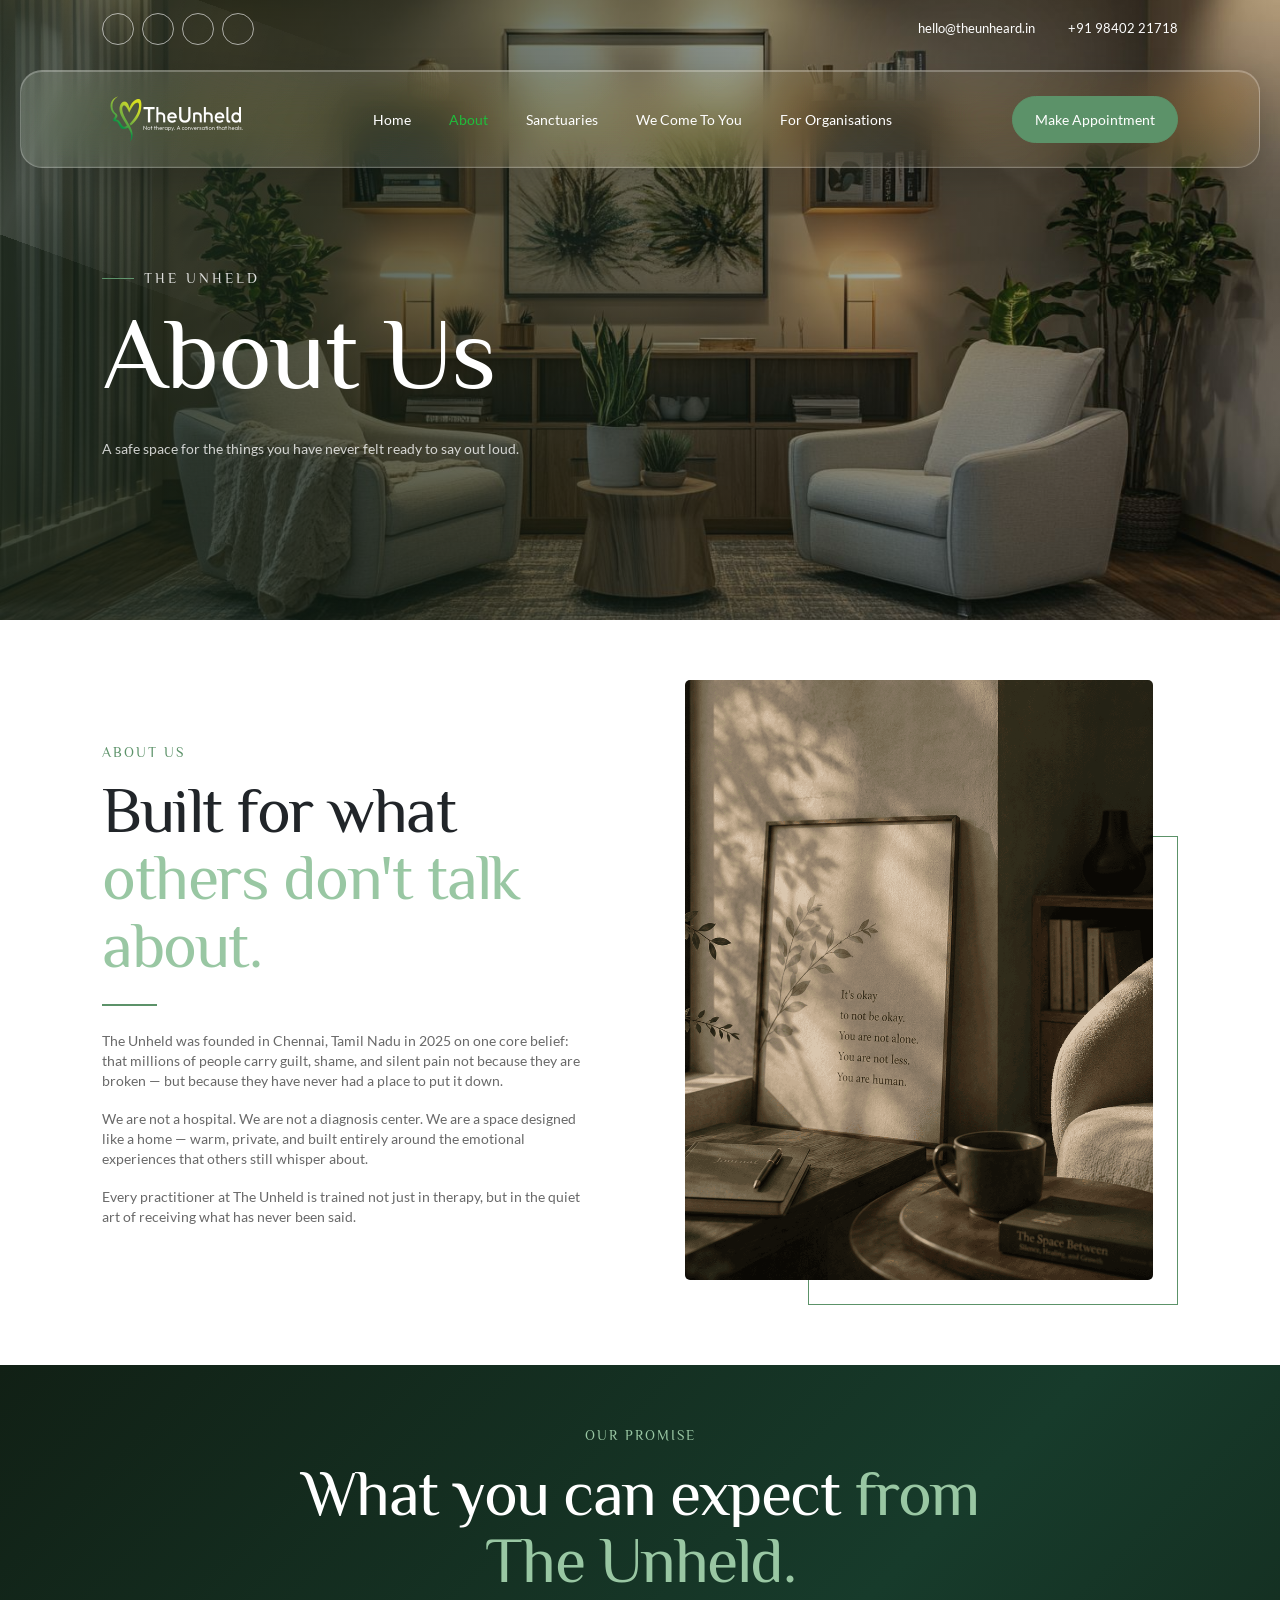
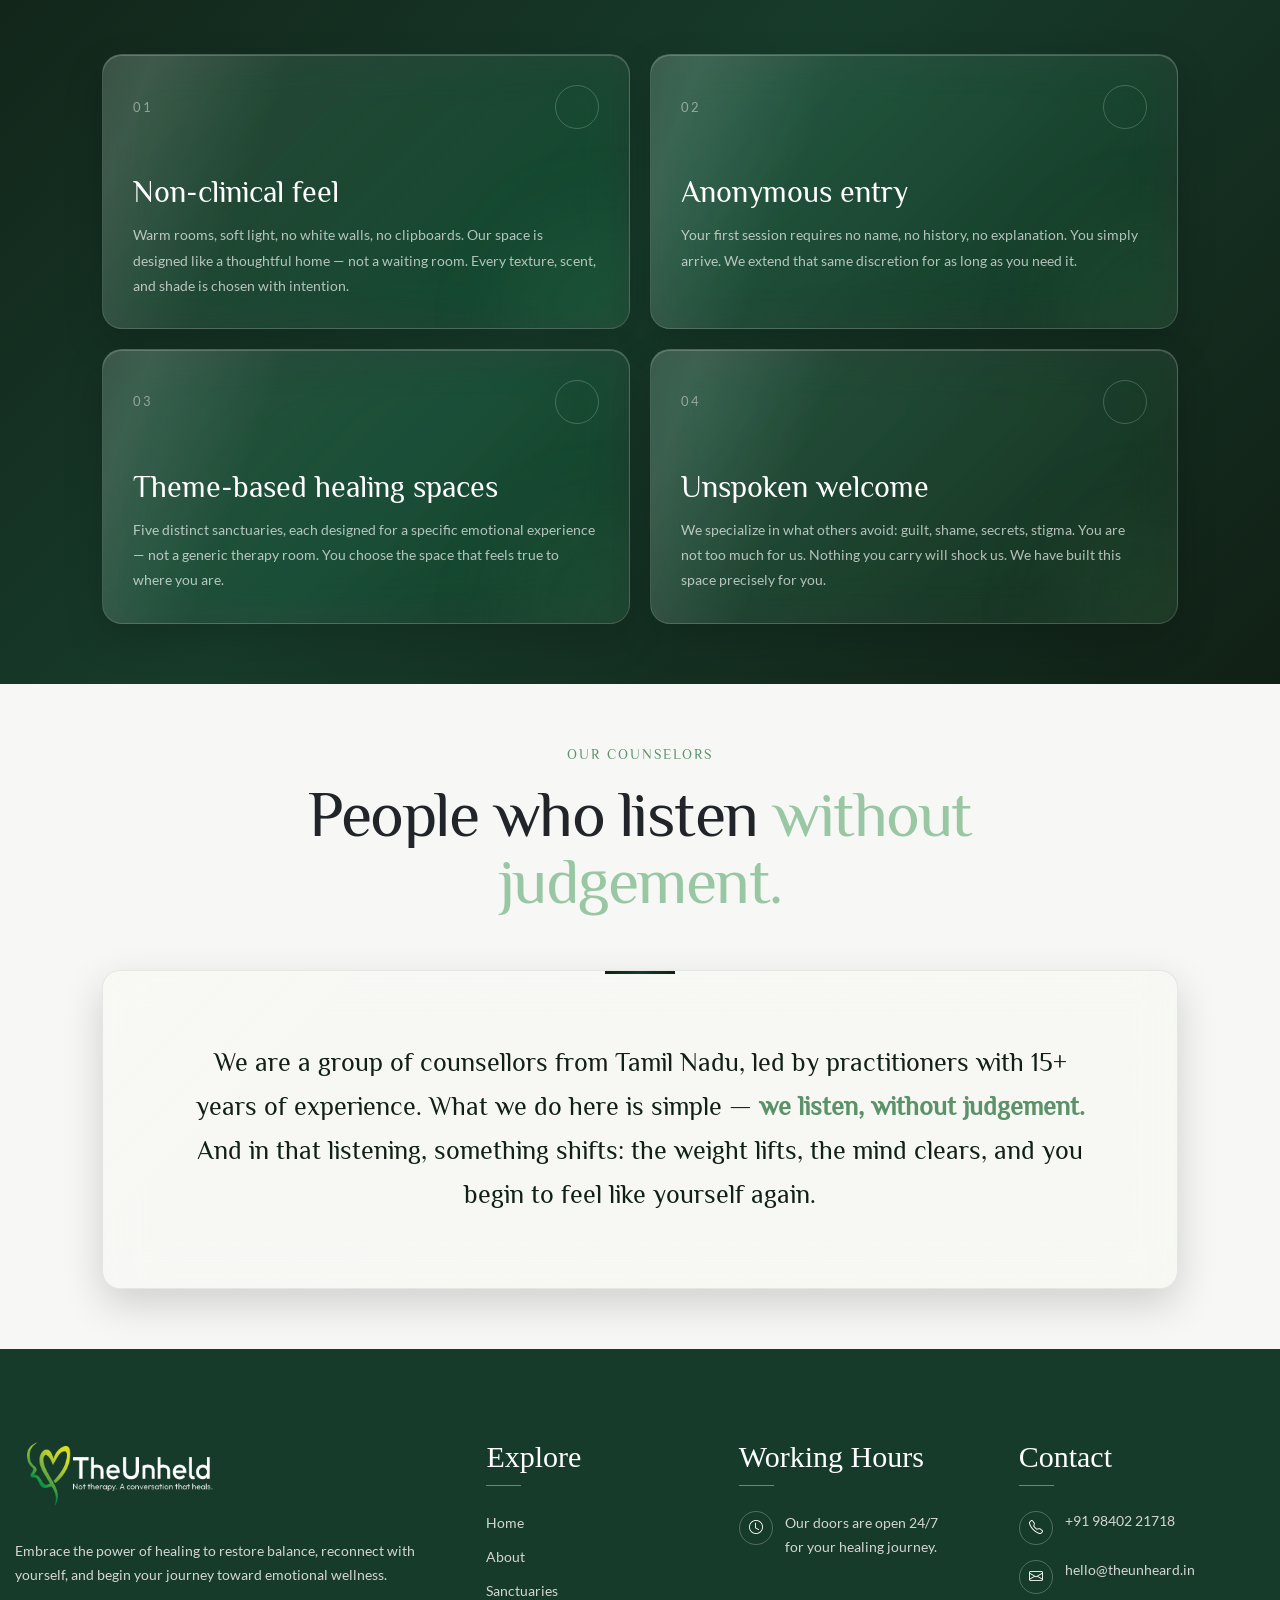
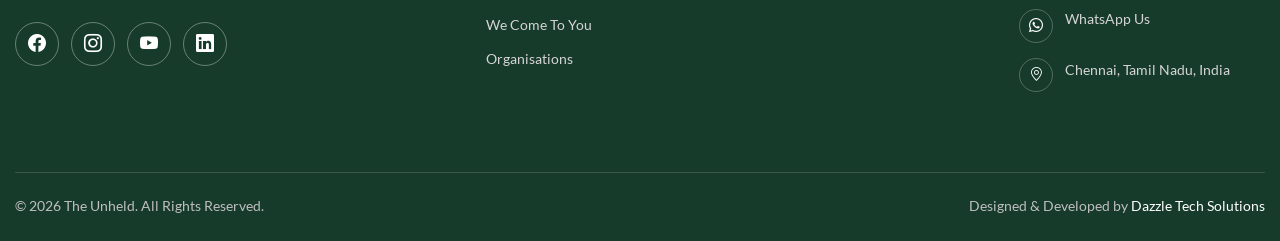
==== about.html @ 44fc5acc "Initial Commit" ====
<!doctype html>
<html lang="en">
  <head>
    <meta charset="UTF-8" />
    <meta name="viewport" content="width=device-width, initial-scale=1.0" />
    <title>About Us - Unheld</title>
    <link rel="icon" type="image/x-icon" href="icon/favicon.ico" />
    <link href="lib/css/bootstrap.min.css" rel="stylesheet" />
    <link href="lib/css/fontawesome.css" rel="stylesheet" />
    <link rel="stylesheet" href="css/style.css" />
    <link rel="stylesheet" href="css/border.css" />

    <style>
      :root {
        --primary: #17352d;
        --secondary: #21473d;
        --accent: #c4a86d;
        --cream: #f8f5ef;
        --white: #ffffff;
        --text: #d8d8d8;
        --border: rgba(255, 255, 255, 0.08);
        --transition: 0.4s ease;
      }

      /* Custom Scrollbar */

      ::-webkit-scrollbar {
        width: 8px;
      }

      ::-webkit-scrollbar-track {
        background: #11261f;
      }

      ::-webkit-scrollbar-thumb {
        background: var(--accent);
        border-radius: 20px;
      }
    </style>
  </head>

  <body>
    <!-- Header -->
    <header class="site-header">
      <div class="header-top d-none d-lg-block">
        <div class="container-xl header-top-inner">
          <!-- Social -->
          <div class="header-socials">
            <a href="#" class="header-social-icon" aria-label="Facebook">
              <i class="fa-brands fa-facebook-f"></i>
            </a>

            <a href="#" class="header-social-icon" aria-label="Instagram">
              <i class="fa-brands fa-instagram"></i>
            </a>

            <a href="#" class="header-social-icon" aria-label="YouTube">
              <i class="fa-brands fa-youtube"></i>
            </a>

            <a href="#" class="header-social-icon" aria-label="LinkedIn">
              <i class="fa-brands fa-linkedin"></i>
            </a>
          </div>

          <!-- Optional Alert -->
          <div id="header-alert"></div>

          <!-- Contact -->
          <div class="header-contact">
            <div class="header-contact-item">
              <i class="fa-regular fa-envelope"></i>

              <a href="mailto:hello@theunheard.in"> hello@theunheard.in </a>
            </div>

            <div class="header-contact-item">
              <i class="fa-solid fa-phone"></i>

              <a href="tel:+919840221718"> +91 98402 21718 </a>
            </div>
          </div>
        </div>
      </div>

      <nav class="navbar navbar-dark site-navbar">
        <div class="container-xl navbar-container">
          <a class="navbar-brand site-logo" href="index.html">
            <img
              src="images/logo.png"
              alt="The Unheld"
              width="166"
              height="41"
            />
          </a>

          <div class="site-navigation">
            <!-- Desktop Navigation -->
            <ul class="navbar-nav site-nav-list">
              <li class="nav-item">
                <a class="nav-link" href="index.html"> Home </a>
              </li>

              <li class="nav-item">
                <a class="nav-link active" href="about.html"> About </a>
              </li>

              <li class="nav-item">
                <a class="nav-link" href="sanctuaries.html"> Sanctuaries </a>
              </li>

              <li class="nav-item">
                <a class="nav-link" href="we-come-to-you.html">
                  We Come To You
                </a>
              </li>

              <li class="nav-item">
                <a class="nav-link" href="organisations.html">
                  For Organisations
                </a>
              </li>
            </ul>
          </div>

          <div class="header-action">
            <a href="index.html#unheardBooking" class="btn-light">
              Make Appointment
            </a>
          </div>

          <button
            type="button"
            class="site-menu-toggle"
            id="siteMenuToggle"
            aria-label="Open navigation"
            aria-controls="siteMobileMenu"
            aria-expanded="false"
          >
            <span></span>
            <span></span>
            <span></span>
          </button>
        </div>
      </nav>

      <div class="site-menu-backdrop" id="siteMenuBackdrop"></div>

      <aside class="site-mobile-menu" id="siteMobileMenu" aria-hidden="true">
        <!-- Menu Header -->

        <div class="site-mobile-menu-header">
          <span class="site-mobile-title"> MENU </span>

          <button
            type="button"
            class="site-menu-close"
            id="siteMenuClose"
            aria-label="Close navigation"
          >
            <span></span>
            <span></span>
          </button>
        </div>

        <!-- Menu Body -->

        <div class="site-mobile-menu-body">
          <ul class="site-mobile-nav-list">
            <li>
              <a href="index.html"> Home </a>
            </li>

            <li>
              <a href="about.html" class="active"> About </a>
            </li>

            <li>
              <a href="sanctuaries.html"> Sanctuaries </a>
            </li>

            <li>
              <a href="we-come-to-you.html"> We Come To You </a>
            </li>

            <li>
              <a href="organisations.html"> For Organisations </a>
            </li>
          </ul>

          <!-- Mobile Appointment -->

          <div class="mobile-menu-action">
            <a href="index.html#unheardBooking" class="mobile-menu-button">
              Make Appointment
              <i class="fa-solid fa-arrow-right"></i>
            </a>
          </div>
        </div>
      </aside>
    </header>

    <!-- About Hero -->
    <section class="about-hero">
      <div class="about-hero-overlay">
        <div class="container-xl">
          <div class="about-hero-content">
            <span class="about-hero-label"> THE UNHELD </span>

            <h1 class="about-hero-title">About Us</h1>

            <p class="about-hero-description">
              A safe space for the things you have never felt ready to say out
              loud.
            </p>
          </div>
        </div>
      </div>
    </section>

    <!-- About Our Story -->
    <section class="about-story section-padding">
      <div class="container-xl">
        <div class="about-story-grid">
          <!-- Content -->
          <div class="about-story-content">
            <span class="section-eyebrow"> About us </span>

            <h2 class="section-title">
              Built for what
              <span>others don't talk about.</span>
            </h2>

            <div class="section-divider"></div>

            <p>
              The Unheld was founded in Chennai, Tamil Nadu in 2025 on one core
              belief: that millions of people carry guilt, shame, and silent
              pain not because they are broken — but because they have never had
              a place to put it down.
            </p>

            <p>
              We are not a hospital. We are not a diagnosis center. We are a
              space designed like a home — warm, private, and built entirely
              around the emotional experiences that others still whisper about.
            </p>

            <p>
              Every practitioner at The Unheld is trained not just in therapy,
              but in the quiet art of receiving what has never been said.
            </p>
          </div>

          <!-- Image -->
          <div class="about-story-image">
            <div class="about-image-frame">
              <img
                src="images/about/our-story-2.png"
                alt="A peaceful space at The Unheard"
              />
            </div>

            <div class="about-image-accent"></div>
          </div>
        </div>
      </div>
    </section>

    <!-- Our Promise -->
    <section class="about-promise section-padding">
      <div class="container-xl">
        <!-- Section Header -->
        <div class="section-header-center promise-header">
          <span class="section-eyebrow"> OUR PROMISE </span>

          <h2 class="section-title">
            What you can expect
            <span>from The Unheld.</span>
          </h2>
        </div>

        <!-- Promise Cards -->
        <div class="promise-grid">
          <!-- Promise 01 -->
          <div class="promise-card">
            <div class="promise-card-top">
              <span class="promise-number"> 01 </span>

              <span class="promise-icon">
                <i class="fa-solid fa-lock"></i>
              </span>
            </div>

            <div class="promise-card-content">
              <h3>Non-clinical feel</h3>

              <p>
                Warm rooms, soft light, no white walls, no clipboards. Our space
                is designed like a thoughtful home — not a waiting room. Every
                texture, scent, and shade is chosen with intention.
              </p>
            </div>
          </div>

          <!-- Promise 02 -->
          <div class="promise-card">
            <div class="promise-card-top">
              <span class="promise-number"> 02 </span>

              <span class="promise-icon">
                <i class="fa-solid fa-heart"></i>
              </span>
            </div>

            <div class="promise-card-content">
              <h3>Anonymous entry</h3>

              <p>
                Your first session requires no name, no history, no explanation.
                You simply arrive. We extend that same discretion for as long as
                you need it.
              </p>
            </div>
          </div>

          <!-- Promise 03 -->
          <div class="promise-card">
            <div class="promise-card-top">
              <span class="promise-number"> 03 </span>

              <span class="promise-icon">
                <i class="fa-solid fa-user"></i>
              </span>
            </div>

            <div class="promise-card-content">
              <h3>Theme-based healing spaces</h3>

              <p>
                Five distinct sanctuaries, each designed for a specific
                emotional experience — not a generic therapy room. You choose
                the space that feels true to where you are.
              </p>
            </div>
          </div>

          <!-- Promise 04 -->
          <div class="promise-card">
            <div class="promise-card-top">
              <span class="promise-number"> 04 </span>

              <span class="promise-icon">
                <i class="fa-solid fa-seedling"></i>
              </span>
            </div>

            <div class="promise-card-content">
              <h3>Unspoken welcome</h3>

              <p>
                We specialize in what others avoid: guilt, shame, secrets,
                stigma. You are not too much for us. Nothing you carry will
                shock us. We have built this space precisely for you.
              </p>
            </div>
          </div>
        </div>
      </div>
    </section>

    <!-- Our Counselors -->
    <section class="about-counselors section-padding">
      <div class="container-xl">
        <div class="section-header-center">
          <span class="section-eyebrow">OUR COUNSELORS</span>

          <h2 class="section-title">
            People who listen
            <span>without judgement.</span>
          </h2>
        </div>

        <div class="counselor-intro-box">
          <div class="counselor-intro-content">
            <p>
              We are a group of counsellors from Tamil Nadu, led by
              practitioners with 15+ years of experience. What we do here is
              simple —
              <strong>we listen, without judgement.</strong> And in that
              listening, something shifts: the weight lifts, the mind clears,
              and you begin to feel like yourself again.
            </p>
          </div>
        </div>
      </div>
    </section>

    <!-- Footer -->
    <footer class="footer">
      <div class="container">
        <!-- Footer Main -->
        <div class="footer-grid">
          <!-- About -->
          <div class="footer-about">
            <img src="images/logo.png" class="footer-logo" alt="The Unheard" />

            <p>
              Embrace the power of healing to restore balance, reconnect with
              yourself, and begin your journey toward emotional wellness.
            </p>

            <div class="footer-social-icons">
              <a href="#" aria-label="Facebook">
                <i class="bi bi-facebook"></i>
              </a>

              <a href="#" aria-label="Instagram">
                <i class="bi bi-instagram"></i>
              </a>

              <a href="#" aria-label="YouTube">
                <i class="bi bi-youtube"></i>
              </a>

              <a href="#" aria-label="LinkedIn">
                <i class="bi bi-linkedin"></i>
              </a>
            </div>
          </div>

          <!-- Explore -->
          <div class="footer-column">
            <h3>Explore</h3>

            <ul class="footer-links">
              <li>
                <a href="index.html">Home</a>
              </li>

              <li>
                <a href="about.html">About</a>
              </li>

              <li>
                <a href="sanctuaries.html">Sanctuaries</a>
              </li>

              <li>
                <a href="we-come-to-you.html">We Come To You</a>
              </li>

              <li>
                <a href="organisations.html">Organisations</a>
              </li>
            </ul>
          </div>

          <!-- Working Hours -->
          <div class="footer-column footer-hours">
            <h3>Working Hours</h3>

            <div class="footer-info-item">
              <span class="footer-info-icon">
                <i class="bi bi-clock"></i>
              </span>

              <p>Our doors are open 24/7 for your healing journey.</p>
            </div>
          </div>

          <!-- Contact -->
          <div class="footer-column footer-contact">
            <h3>Contact</h3>

            <ul class="footer-contact-list">
              <!-- Phone -->
              <li>
                <span class="footer-info-icon">
                  <i class="bi bi-telephone"></i>
                </span>

                <a href="tel:+919840221718"> +91 98402 21718 </a>
              </li>

              <!-- Email -->
              <li>
                <span class="footer-info-icon">
                  <i class="bi bi-envelope"></i>
                </span>

                <a href="mailto:hello@theunheard.in"> hello@theunheard.in </a>
              </li>

              <!-- WhatsApp -->
              <li>
                <span class="footer-info-icon">
                  <i class="bi bi-whatsapp"></i>
                </span>

                <a href="#"> WhatsApp Us </a>
              </li>

              <!-- Address -->
              <li>
                <span class="footer-info-icon">
                  <i class="bi bi-geo-alt"></i>
                </span>

                <span class="footer-address"> Chennai, Tamil Nadu, India </span>
              </li>
            </ul>
          </div>
        </div>

        <!-- Footer Bottom -->
        <div class="footer-bottom">
          <div class="footer-copyright">
            © 2026 The Unheld. All Rights Reserved.
          </div>

          <div class="footer-credit">
            Designed &amp; Developed by
            <a href="#" target="_blank" rel="noopener">
              Dazzle Tech Solutions
            </a>
          </div>
        </div>
      </div>
    </footer>

    <!-- Bootstrap Icons -->
    <link
      rel="stylesheet"
      href="https://cdn.jsdelivr.net/npm/bootstrap-icons@1.11.3/font/bootstrap-icons.min.css"
    />
    <script src="lib/js/bootstrap.bundle.min.js"></script>
    <script src="lib/js/swiper-bundle.min.js"></script>
    <script src="js/index.js"></script>

    <script>
      document.addEventListener("DOMContentLoaded", function () {
        const menuToggle = document.getElementById("siteMenuToggle");

        const menu = document.getElementById("siteMobileMenu");

        const menuClose = document.getElementById("siteMenuClose");

        const backdrop = document.getElementById("siteMenuBackdrop");

        if (!menuToggle || !menu || !menuClose || !backdrop) {
          console.warn("Mobile navigation elements not found.");

          return;
        }

        function openMenu() {
          menu.classList.add("show");

          backdrop.classList.add("show");

          menuToggle.classList.add("active");

          menuToggle.setAttribute("aria-expanded", "true");

          menu.setAttribute("aria-hidden", "false");

          menuToggle.setAttribute("aria-label", "Close navigation");

          document.body.classList.add("site-menu-open");
        }

        function closeMenu() {
          menu.classList.remove("show");

          backdrop.classList.remove("show");

          menuToggle.classList.remove("active");

          menuToggle.setAttribute("aria-expanded", "false");

          menu.setAttribute("aria-hidden", "true");

          menuToggle.setAttribute("aria-label", "Open navigation");

          document.body.classList.remove("site-menu-open");
        }

        menuToggle.addEventListener("click", function (event) {
          event.preventDefault();

          event.stopPropagation();

          if (menu.classList.contains("show")) {
            closeMenu();
          } else {
            openMenu();
          }
        });

        menuClose.addEventListener("click", function (event) {
          event.preventDefault();

          closeMenu();
        });

        backdrop.addEventListener("click", function () {
          closeMenu();
        });

        const menuLinks = menu.querySelectorAll(".site-mobile-nav-list a");

        menuLinks.forEach(function (link) {
          link.addEventListener("click", function () {
            closeMenu();
          });
        });

        document.addEventListener("keydown", function (event) {
          if (event.key === "Escape" && menu.classList.contains("show")) {
            closeMenu();
          }
        });

        window.addEventListener("resize", function () {
          /*
        When returning to desktop,
        always close mobile menu.
      */

          if (window.innerWidth >= 992) {
            closeMenu();
          }
        });
      });
    </script>
  </body>
</html>
---- css/style.css ----
/* General Style */
@font-face {
  font-family: "Philosopher";
  src: url(../font/philosopher.ttf) format("truetype");
  font-weight: normal;
  font-style: normal;
}
@font-face {
  font-family: "Lato";
  src: url(../font/lato.ttf) format("truetype");
  font-weight: normal;
  font-style: normal;
}
/* Root Style */
:root {
  /* Main heading color */
  --heading-color: #112015;
  /* Primary color for the site, often used for buttons, links, etc. */
  --color-main: #5c9269;
  /* Darker shade of the primary color, used for hover states or dark background elements */
  --color-darker: #1d4026;
  /* Lighter shade of the primary color, for lighter elements or backgrounds */
  --color-lighter: #99c7a3;
  /* Subtle background color, used for subtle backgrounds or areas with less emphasis */
  --color-subtle: #fffbe9;
  /* Border color, used for borders and dividers */
  --color-border: #fdfdfd;
  /* Error color, usually red, used for form validation or error messages */
  --color-error: #e22d2d;
  /* Warning color, yellow, used for warning messages or indicators */
  --color-warning: #e2d52d;
  /* Information color, blue, used for info messages or alert indicators */
  --color-info: #2663cf;
  /* Success color, green, used for success messages or successful actions */
  --color-success: #20bd3c;
  /* Text color 1 for headers*/
  --text-color-1: #696969;
  /* Text color 2 for body text */
  --text-color-2: #c7c7c7;
  /* Font family for main headers */
  --font-1: "Philosopher";
  /* Font family for body text or secondary headers */
  --font-2: "Lato";
}

html {
  scroll-behavior: smooth;
}

/* Header Styles */


a {
  text-decoration: none;
  cursor: pointer;
}

img {
  object-fit: cover;
}

/* Text Style */
.heading {
  color: var(--heading-color);
}

.sub-heading {
  color: var(--color-main);
}
.text-subtitle {
  font-family: "Philosopher";
  font-size: 24px;
  font-weight: 500;
  line-height: 1, 2;
  letter-spacing: -0.8px;
}
.text-grey {
  font-family: "Lato";
  font-size: 16px;
  color: var(--text-color-1);
}
.text-white {
  font-family: "Lato";
  font-size: 16px;
  color: white;
}
.text-silver {
  font-family: "Lato";
  font-size: 16px;
  color: var(--text-color-2);
}
.text-color-1 {
  color: var(--text-color-1);
}
.text-color-2 {
  color: var(--text-color-2);
}

.font-1,
.philosopher {
  font-family: var(--font-1);
}

.font-2,
.lato {
  font-family: var(--font-2);
}

/* Button Styles */
.btn-light,
.btn-dark {
  background-color: var(--color-main);
  color: white;
  border: none;
  border-radius: 50px;
  padding: 12px 24px;
  font-size: 14px;
  max-width: fit-content;
  transition:
    background-color 0.3s ease,
    color 0.3s ease;
}

.btn-light:hover {
  background-color: white;
  color: var(--text-color-1);
}

.btn-dark:hover {
  background-color: var(--color-darker);
  color: white;
}

/* Navbar Styles */
button.nav-link {
  box-shadow: none !important;
  outline: none !important;
  border: none !important;
}

button.nav-link:hover {
  box-shadow: none !important;
  outline: none !important;
  border: none !important;
}

button.nav-link:focus {
  box-shadow: none !important;
  outline: none !important;
  border: none !important;
}

/* Default Width */
.width-base {
  width: 1220px;
  padding-top: 100px;
  padding-bottom: 100px;
  margin-left: auto;
  margin-right: auto;
}

/* =========================================
   HEADER
========================================= */

.site-header {
  position: absolute;
  top: 0;
  left: 0;
  width: 100%;
  z-index: 1050;
  color: #fff;
}

/* =========================================
   TOP INFORMATION BAR
========================================= */

.header-top {
  width: 100%;
}

.header-top-inner {
  min-height: 58px;
  display: flex;
  align-items: center;
  justify-content: space-between;
}

/* =========================================
   SOCIAL ICONS
========================================= */

.header-socials {
  display: flex;
  align-items: center;

  gap: 8px;
}

.header-social-icon {
  width: 32px;
  height: 32px;
  display: flex;
  align-items: center;
  justify-content: center;
  border: 1px solid rgba(255, 255, 255, 0.6);
  border-radius: 50%;
  color: #fff;
  text-decoration: none;
  font-size: 13px;
  transition: all 0.3s ease;
}

.header-social-icon:hover {
  background: #fff;
  color: #111;
}

.header-contact {
  display: flex;
  align-items: center;
  gap: 25px;
}

.header-contact-item {
  display: flex;
  align-items: center;
  gap: 8px;
  font-family: var(--font-2), sans-serif;
  font-size: 13px;
}

.header-contact-item a {
  color: #fff;
  text-decoration: none;
  transition: color 0.3s ease;
}

.header-contact-item a:hover {
  color: #ddd;
}

/* Navbar*/

.site-navbar {
  position: relative;

  width: calc(100% - 40px);

  max-width: 1440px;

  margin: 12px auto 0;


  background: linear-gradient(
    135deg,
    rgba(255, 255, 255, 0.15),
    rgba(255, 255, 255, 0.05)
  );

  border: 1px solid rgba(255, 255, 255, 0.25);

  border-radius: 22px;

  backdrop-filter: blur(22px) saturate(180%);

  -webkit-backdrop-filter: blur(22px) saturate(180%);

  box-shadow:
    0 8px 32px rgba(0, 0, 0, 0.16),
    inset 0 1px 0 rgba(255, 255, 255, 0.25),
    inset 0 -1px 0 rgba(255, 255, 255, 0.06);

  overflow: visible;
}

/* =========================================
   LIQUID GLASS REFLECTION
========================================= */

.site-navbar::before {
  content: "";

  position: absolute;

  top: -120%;
  left: -20%;

  width: 45%;
  height: 300%;

  background: linear-gradient(
    90deg,
    transparent 0%,
    rgba(255, 255, 255, 0.06) 40%,
    rgba(255, 255, 255, 0.13) 50%,
    rgba(255, 255, 255, 0.06) 60%,
    transparent 100%
  );

  transform: rotate(20deg);

  pointer-events: none;
}

/* =========================================
   SOFT GLASS GLOW
========================================= */

.site-navbar::after {
  content: "";

  position: absolute;

  top: -80px;
  right: 15%;

  width: 220px;
  height: 140px;

  background: rgba(255, 255, 255, 0.07);

  filter: blur(50px);

  border-radius: 50%;

  pointer-events: none;
}

/* =========================================
   NAVBAR CONTAINER
========================================= */

.navbar-container {
  position: relative;

  z-index: 2;

  width: 100%;

  display: flex;

  align-items: center;
}

/* =========================================
   LOGO
========================================= */

.site-logo {
  flex: 0 0 auto;

  margin: 0;

  padding: 0;

  display: flex;

  align-items: center;
}

.site-logo img {
  width: 150px;

  height: 80px;

  object-fit: contain;
}

/* =========================================
   DESKTOP NAVIGATION WRAPPER
========================================= */

.site-navigation {
  flex: 1 1 auto;

  display: flex;

  align-items: center;

  justify-content: center;
}

/* =========================================
   DESKTOP NAV LIST
========================================= */

.site-nav-list {
  display: flex;

  flex-direction: row;

  align-items: center;

  justify-content: center;

  gap: 18px;

  margin: 0;

  padding: 0;

  list-style: none;
}

/* =========================================
   DESKTOP NAV LINKS
========================================= */

.site-nav-list .nav-link {
  color: #fff !important;

  font-family: var(--font-2), sans-serif;

  font-size: 14px;

  font-weight: 400;

  padding: 8px 10px;

  text-decoration: none;

  transition:
    color 0.3s ease,
    transform 0.3s ease;
}

.site-nav-list .nav-link:hover {
  color: #20bd3c !important;
}

.site-nav-list .nav-link.active {
  color: #20bd3c !important;
}

/* =========================================
   DESKTOP APPOINTMENT
========================================= */

.header-action {
  flex: 0 0 auto;
  margin-left: 0;
}

.header-action .btn-light {
  display: inline-flex;
  align-items: center;
  justify-content: center;
  padding: 12px 22px;
  background: var(--color-main);
  color: #fff;

  border: 1px solid var(--color-main);

  border-radius: 50px;

  font-family: var(--font-2), sans-serif;

  font-size: 14px;

  font-weight: 500;

  text-decoration: none;

  white-space: nowrap;

  transition: all 0.3s ease;
}

.header-action .btn-light:hover {
  background: #fff;

  border-color: #fff;

  color: var(--color-main);
}

/* =========================================
   HAMBURGER
========================================= */

.site-menu-toggle {
  display: none;

  width: 36px;
  height: 32px;

  padding: 0;

  margin-left: auto;

  border: none;

  outline: none;

  box-shadow: none;

  background: transparent;

  cursor: pointer;

  flex-direction: column;

  justify-content: space-between;

  position: relative;

  z-index: 2001;
}

.site-menu-toggle span {
  display: block;

  width: 30px;
  height: 2px;

  background: #fff;

  border-radius: 20px;

  transition:
    transform 0.35s ease,
    opacity 0.25s ease,
    width 0.35s ease;
}

.site-menu-toggle span:nth-child(3) {
  width: 22px;

  margin-left: auto;
}

/* =========================================
   HAMBURGER ACTIVE
========================================= */

.site-menu-toggle.active span:nth-child(1) {
  transform: translateY(15px) rotate(45deg);
}

.site-menu-toggle.active span:nth-child(2) {
  opacity: 0;
}

.site-menu-toggle.active span:nth-child(3) {
  width: 30px;

  transform: translateY(-15px) rotate(-45deg);
}

/* =========================================
   MOBILE MENU BACKDROP
========================================= */

.site-menu-backdrop {
  position: fixed;

  inset: 0;

  width: 100vw;
  height: 100vh;

  background: rgba(3, 18, 12, 0.72);

  backdrop-filter: blur(7px);

  -webkit-backdrop-filter: blur(7px);

  z-index: 1900;

  opacity: 0;

  visibility: hidden;

  pointer-events: none;

  transition:
    opacity 0.35s ease,
    visibility 0.35s ease;
}

.site-menu-backdrop.show {
  opacity: 1;

  visibility: visible;

  pointer-events: auto;
}

/* =========================================
   MOBILE MENU
========================================= */

.site-mobile-menu {
  position: fixed;

  top: 0;
  right: 0;

  width: 100vw;
  height: 100vh;

  max-width: 100vw;

  background: linear-gradient(145deg, #ffffff 0%, #f7faf8 100%);

  color: var(--heading-color);

  z-index: 2000;

  transform: translateX(100%);

  visibility: hidden;

  opacity: 0;

  transition:
    transform 0.5s cubic-bezier(0.77, 0, 0.175, 1),
    opacity 0.3s ease,
    visibility 0.5s ease;

  box-shadow: -25px 0 70px rgba(0, 0, 0, 0.18);

  overflow: hidden;
}

/* =========================================
   OPEN MOBILE MENU
========================================= */

.site-mobile-menu.show {
  transform: translateX(0);

  visibility: visible;

  opacity: 1;
}

/* =========================================
   MOBILE MENU HEADER
========================================= */

.site-mobile-menu-header {
  width: 100%;

  min-height: 82px;

  padding: 20px 30px;

  display: flex;

  align-items: center;

  justify-content: space-between;

  border-bottom: 1px solid rgba(17, 32, 21, 0.1);
}

/* =========================================
   MENU TITLE
========================================= */

.site-mobile-title {
  color: var(--heading-color);

  font-family: var(--font-1), sans-serif;

  font-size: 22px;

  font-weight: 500;

  letter-spacing: 1px;
}

/* =========================================
   CLOSE BUTTON
========================================= */

.site-menu-close {
  position: relative;

  width: 40px;
  height: 40px;

  padding: 0;

  border: none;

  border-radius: 50%;

  background: rgba(92, 146, 105, 0.1);

  display: flex;

  align-items: center;

  justify-content: center;

  cursor: pointer;

  transition:
    background 0.3s ease,
    transform 0.3s ease;
}

.site-menu-close:hover {
  background: rgba(92, 146, 105, 0.18);

  transform: rotate(90deg);
}

.site-menu-close span {
  position: absolute;

  width: 18px;
  height: 2px;

  background: var(--heading-color);

  border-radius: 10px;
}

.site-menu-close span:first-child {
  transform: rotate(45deg);
}

.site-menu-close span:last-child {
  transform: rotate(-45deg);
}

/* =========================================
   MOBILE MENU BODY
========================================= */

.site-mobile-menu-body {
  width: 100%;

  height: calc(100vh - 82px);

  padding: 30px;

  overflow-y: auto;

  overflow-x: hidden;

  scrollbar-width: thin;

  scrollbar-color: rgba(92, 146, 105, 0.35) transparent;
}

/* =========================================
   MOBILE NAV LIST
========================================= */

.site-mobile-nav-list {
  width: 100%;

  display: flex;

  flex-direction: column;

  margin: 0;

  padding: 0;

  list-style: none;
}

.site-mobile-nav-list li {
  width: 100%;

  border-bottom: 1px solid rgba(17, 32, 21, 0.08);
}

/* =========================================
   MOBILE NAV LINKS
========================================= */

.site-mobile-nav-list a {
  position: relative;

  width: 100%;

  min-height: 68px;

  display: flex;

  align-items: center;

  padding: 18px 5px;

  color: var(--heading-color);

  font-family: var(--font-2), sans-serif;

  font-size: 20px;

  font-weight: 400;

  text-decoration: none;

  transition:
    color 0.3s ease,
    padding-left 0.3s ease;
}

/* =========================================
   MOBILE LINK HOVER
========================================= */

.site-mobile-nav-list a:hover,
.site-mobile-nav-list a.active {
  color: var(--color-main);

  padding-left: 18px;
}

/* =========================================
   MOBILE ACTIVE LINE
========================================= */

.site-mobile-nav-list a::before {
  content: "";

  position: absolute;

  left: 0;

  width: 4px;
  height: 0;

  border-radius: 10px;

  background: var(--color-main);

  transition: height 0.3s ease;
}

.site-mobile-nav-list a:hover::before,
.site-mobile-nav-list a.active::before {
  height: 25px;
}

/* =========================================
   MOBILE APPOINTMENT
========================================= */

.mobile-menu-action {
  margin-top: 40px;
}

.mobile-menu-button {
  width: 100%;

  min-height: 54px;

  display: flex;

  align-items: center;

  justify-content: center;

  gap: 12px;

  padding: 14px 22px;

  border-radius: 50px;

  background: var(--color-main);

  color: #fff !important;

  font-family: var(--font-2), sans-serif;

  font-size: 15px;

  font-weight: 500;

  text-decoration: none;

  transition:
    background 0.3s ease,
    transform 0.3s ease;
}

.mobile-menu-button:hover {
  background: var(--color-darker);

  color: #fff !important;

  transform: translateY(-2px);
}

.mobile-menu-button::before {
  display: none !important;
}

/* =========================================
   BODY LOCK
========================================= */

body.site-menu-open {
  overflow: hidden;
}

/* =========================================
   TABLET
========================================= */

@media (min-width: 768px) and (max-width: 991.98px) {
  .site-navbar {
    width: calc(100% - 30px);

    margin-top: 10px;

    padding: 20px 18px;

    border-radius: 20px;
  }

  .site-logo img {
    width: 150px;

    height: auto;
  }

  /* Hide desktop nav */

  .site-navigation,
  .header-action {
    display: none;
  }

  /* Show hamburger */

  .site-menu-toggle {
    display: flex;
  }

  /* Menu */

  .site-mobile-menu-header {
    min-height: 90px;

    padding: 25px 35px;
  }

  .site-mobile-title {
    font-size: 25px;
  }

  .site-mobile-menu-body {
    height: calc(100vh - 90px);

    padding: 40px 35px;
  }

  .site-mobile-nav-list a {
    min-height: 75px;

    font-size: 22px;

    padding: 22px 5px;
  }

  .mobile-menu-action {
    max-width: 350px;
  }
}

/* =========================================
   MOBILE
========================================= */

@media (max-width: 767.98px) {
  .site-navbar {
    width: calc(100% - 20px);

    margin-top: 8px;

    padding: 16px 14px;

    border-radius: 18px;
  }

  .site-logo img {
    width: 135px;

    height: auto;
  }

  /* Hide desktop nav */

  .site-navigation,
  .header-action {
    display: none;
  }

  /* Show hamburger */

  .site-menu-toggle {
    display: flex;

    width: 34px;

    height: 32px;
  }

  /* Menu header */

  .site-mobile-menu-header {
    min-height: 72px;

    padding: 18px 20px;
  }

  .site-mobile-title {
    font-size: 20px;
  }

  .site-menu-close {
    width: 36px;

    height: 36px;
  }

  /* Menu body */

  .site-mobile-menu-body {
    height: calc(100vh - 72px);

    padding: 25px 20px;
  }

  /* Menu links */

  .site-mobile-nav-list a {
    min-height: 65px;

    padding: 18px 5px;

    font-size: 18px;
  }

  .site-mobile-nav-list a:hover,
  .site-mobile-nav-list a.active {
    padding-left: 14px;
  }

  .mobile-menu-action {
    margin-top: 30px;
  }
}

/* =========================================
   SMALL MOBILE
========================================= */

@media (max-width: 400px) {
  .site-navbar {
    width: calc(100% - 16px);

    padding: 15px 13px;

    border-radius: 16px;
  }

  .site-logo img {
    width: 128px;
  }

  .site-mobile-menu-header {
    min-height: 68px;

    padding: 16px 18px;
  }

  .site-mobile-menu-body {
    height: calc(100vh - 68px);

    padding: 20px 18px;
  }

  .site-mobile-nav-list a {
    min-height: 60px;

    padding: 16px 5px;

    font-size: 17px;
  }
}

/* =========================================
   VERY SMALL DEVICES
========================================= */

@media (max-width: 350px) {
  .site-logo img {
    width: 120px;
  }

  .site-menu-toggle {
    width: 32px;
  }

  .site-menu-toggle span {
    width: 28px;
  }

  .site-mobile-nav-list a {
    font-size: 16px;
  }
}

/* Hero Sections */
.unheard-hero {
  position: relative;
  min-height: 100vh;
  background-image: url("../images/hero/hero-4.jpg");
  background-size: cover;
  background-position: center;
  background-repeat: no-repeat;
  color: #fff;
}

/* =========================================
   HERO OVERLAY
========================================= */

.unheard-hero-overlay {
  min-height: 100vh;
  padding-bottom: 100px;
  align-items: center;
  background: linear-gradient(
    90deg,
    rgba(17, 32, 21, 0.8) 0%,
    rgba(17, 32, 21, 0.55) 50%,
    rgba(17, 32, 21, 0.2) 100%
  );
}

/* =========================================
   HERO CONTENT
========================================= */

.unheard-hero-content {
  padding-top: 160px;
  max-width: 1220px;
}

/* =========================================
   HERO LABEL
========================================= */

.unheard-hero-label {
  display: flex;
  align-items: center;
  gap: 8px;
  color: #fff;
  font-family: var(--font-1), sans-serif;
  font-size: 14px;
  line-height: 20px;
}

.unheard-label-icon {
  width: 17px;
  height: 17px;
  flex-shrink: 0;
  display: inline-flex;
  align-items: center;
  justify-content: center;
  border: 1px solid rgba(255, 255, 255, 0.8);
  border-radius: 50%;
  font-size: 8px;
}

/* =========================================
   HERO TITLE
========================================= */

.unheard-hero-title {
  width: 70%;
  margin: 24px 0 24px;
  color: #fff;
  font-family: var(--font-1), sans-serif;
  font-weight: 500;
  font-size: 60px;
  line-height: 68px;
  letter-spacing: -1.5px;
}

/* =========================================
   HERO DESCRIPTION
========================================= */

.unheard-hero-description {
  width: 60%;

  max-width: 800px;

  margin: 0;

  color: #d1d1d1;

  font-family: var(--font-2), sans-serif;

  font-size: 14px;

  line-height: 24px;
}

/* =========================================
   HERO BUTTONS
========================================= */

.unheard-hero-actions {
  display: flex;

  align-items: center;

  gap: 18px;

  margin-top: 38px;
}

.unheard-btn {
  min-width: 145px;

  display: inline-flex;

  align-items: center;
  justify-content: center;

  padding: 13px 22px;

  border: 1px solid #fff;

  border-radius: 4px;

  background: #fff;

  color: #111;

  font-family: var(--font-2), sans-serif;

  font-size: 14px;

  font-weight: 500;

  text-decoration: none;

  transition: all 0.3s ease;
}

.unheard-btn:hover {
  background: transparent;

  color: #fff;
}

/* =========================================================
   BOOKING SECTION
========================================================= */
/* 
.unheard-booking-wrapper {
  margin-top: 90px;
  padding-bottom: 30px;
} */

.unheard-booking-card {
  position: relative;
  width: 100%;
  max-width: 1050px;
  padding: 28px;
  background: linear-gradient(
    135deg,
    rgba(255, 255, 255, 0.14),
    rgba(255, 255, 255, 0.045)
  );
  border: 1px solid rgba(255, 255, 255, 0.28);
  border-radius: 18px;
  backdrop-filter: blur(24px) saturate(170%);
  -webkit-backdrop-filter: blur(24px) saturate(170%);
  box-shadow:
    0 12px 40px rgba(0, 0, 0, 0.18),
    inset 0 1px 0 rgba(255, 255, 255, 0.28),
    inset 0 -1px 0 rgba(255, 255, 255, 0.06);
  overflow: hidden;
}

/* .unheard-booking-card::before {
  content: "";
  position: absolute;
  top: -120%;
  left: -20%;
  width: 45%;
  height: 300%;
  background: linear-gradient(
    90deg,
    transparent 0%,
    rgba(255, 255, 255, 0.04) 40%,
    rgba(255, 255, 255, 0.12) 50%,
    rgba(255, 255, 255, 0.04) 60%,
    transparent 100%
  );
  transform: rotate(20deg);
  pointer-events: none;
}

.unheard-booking-card::after {
  content: "";
  position: absolute;
  top: -80px;
  right: 5%;
  width: 220px;
  height: 150px;
  background: rgba(92, 146, 105, 0.16);
  filter: blur(60px);
  border-radius: 50%;
  pointer-events: none;
} */

.unheard-booking-intro,
.unheard-booking-form {
  position: relative;
  z-index: 2;
}

.unheard-booking-intro {
  margin-bottom: 25px;
}

.unheard-booking-intro h2 {
  margin: 0 0 15px;
  color: #fff;
  font-family: var(--font-1), sans-serif;
  font-size: 20px;
  font-weight: 700;
}

.unheard-booking-intro p {
  max-width: 900px;
  margin: 0;
  color: #fff;
  font-family: var(--font-1), sans-serif;
  font-size: 14px;
  line-height: 20px;
}

.unheard-booking-intro strong {
  font-weight: 600;
}

.unheard-booking-form {
  display: grid;

  grid-template-columns:
    minmax(180px, 1fr)
    minmax(180px, 1fr)
    minmax(160px, 1fr)
    auto;

  align-items: end;

  gap: 18px;
}

.unheard-form-group {
  width: 100%;
}

.unheard-form-group label {
  display: block;

  margin-bottom: 7px;

  color: #fff;

  font-family: var(--font-1), sans-serif;

  font-size: 13px;
}

.unheard-form-control {
  width: 100%;

  height: 45px;

  padding: 10px 12px;

  border: 1px solid rgba(255, 255, 255, 0.35);

  border-radius: 8px;

  outline: none;

  background: rgba(255, 255, 255, 0.06);

  color: #fff;

  font-family: var(--font-1), sans-serif;

  font-size: 14px;

  box-shadow: inset 0 1px 0 rgba(255, 255, 255, 0.08);

  backdrop-filter: blur(8px);
  -webkit-backdrop-filter: blur(8px);

  transition: all 0.3s ease;
}

/* Placeholder */

.unheard-form-control::placeholder {
  color: rgba(255, 255, 255, 0.65);
}

/* Input hover */

.unheard-form-control:hover {
  border-color: rgba(255, 255, 255, 0.55);
  background: rgba(255, 255, 255, 0.08);
}

/* Input focus */

.unheard-form-control:focus {
  background: rgba(255, 255, 255, 0.12);
  color: #fff;
  border-color: var(--color-main);
  box-shadow:
    0 0 0 2px rgba(92, 146, 105, 0.18),
    inset 0 1px 0 rgba(255, 255, 255, 0.12);
}

.unheard-form-control:focus::placeholder {
  color: rgba(255, 255, 255, 0.5);
}

/* =========================================
   DATE INPUT
========================================= */

.unheard-date-input {
  color-scheme: dark;
}

.unheard-date-input:focus {
  color-scheme: dark;
}

/* =========================================
   FORM SUBMIT
========================================= */

.unheard-form-submit {
  display: flex;

  align-items: flex-end;
}

/* =========================================
   SANCTUARY SELECT
========================================= */

.unheard-select {
  appearance: none;
  -webkit-appearance: none;
  -moz-appearance: none;
  cursor: pointer;
  padding-right: 42px;
  background: rgba(255, 255, 255, 0.06)
    url("data:image/svg+xml,%3Csvg xmlns='http://www.w3.org/2000/svg' width='12' height='12' viewBox='0 0 12 12'%3E%3Cpath d='M2 4l4 4 4-4' fill='none' stroke='%23ffffff' stroke-width='1.5' stroke-linecap='round' stroke-linejoin='round'/%3E%3C/svg%3E")
    no-repeat right 15px center;

  background-size: 12px;
}

/* Hover */

.unheard-select:hover {
  background-color: rgba(255, 255, 255, 0.08);
}

/* Focus */

.unheard-select:focus {
  background-color: rgba(255, 255, 255, 0.12);

  border-color: var(--color-main);
}

/* Placeholder option */

.unheard-select option[disabled] {
  color: #999;
}

/* Dropdown options */

.unheard-select option {
  background: #173b2b;
  color: #fff;

  font-family: var(--font-1), sans-serif;

  font-size: 14px;
}

/* Selected value */

.unheard-select:valid {
  color: #fff;
}


@media (min-width: 1200px) {
  .unheard-hero-content {
    padding-top: 180px;
  }

  .unheard-hero-title {
    font-size: 60px;
    max-width: 700px;
    line-height: 62px;
    margin-top: 20px;
    margin-bottom: 20px;
  }

  .unheard-booking-wrapper {
    margin-top: 85px;
  }
}


@media (min-width: 768px) and (max-width: 991.98px) {
  /* ---------- Navbar ---------- */

  .site-navbar {
    width: calc(100% - 30px);
    margin-top: 10px;
    padding: 20px 18px;
    border-radius: 20px;
  }

  .site-logo img {
    width: 150px;

    height: auto;
  }

  .site-menu-toggle {
    margin-right: 15px;
  }

  .site-offcanvas {
    --bs-offcanvas-width: 350px;

    width: 350px !important;
  }

  /* ---------- Hero ---------- */

  .unheard-hero {
    min-height: auto;
    background-position: center;
  }

  .unheard-hero-overlay {
    min-height: auto;
    padding-bottom: 70px;
  }

  .unheard-hero-content {
    padding-top: 120px 20px;
  }

  .unheard-hero-title {
    width: 90%;
    font-size: 48px;
    line-height: 52px;
    margin-bottom: 30px;
  }

  .unheard-hero-description {
    width: 85%;
    font-size: 16px;
  }

  .unheard-hero-actions {
    margin-top: 30px;
  }

  /* ---------- Booking ---------- */

  .unheard-booking-wrapper {
    margin-top: 65px;
  }

  .unheard-booking-card {
    padding: 22px;
  }

  .unheard-booking-form {
    grid-template-columns: 1fr 1fr;
  }

  .unheard-form-submit {
    justify-content: flex-start;
  }
}

/* =========================================================
   MOBILE
========================================================= */

@media (max-width: 767.98px) {
  /* ---------- Navbar ---------- */

  .site-navbar {
    width: calc(100% - 20px);
    margin-top: 8px;
    padding: 16px 14px;
    border-radius: 18px;
  }

  .site-logo img {
    width: 200px;
    height: auto;
  }

  .site-menu-toggle {
    margin-right: 15px;
  }

  .site-offcanvas {
    --bs-offcanvas-width: 290px;
    width: 290px !important;
  }

  .site-offcanvas-body {
    padding: 20px;
  }

  /* ---------- Hero ---------- */

  .unheard-hero {
    background-position: right bottom;
  }

  .unheard-hero-label {
    align-items: flex-start;
    font-size: 12px;
    line-height: 18px;
    margin-top: 50px;
  }

  .unheard-label-icon {
    flex-shrink: 0;
    margin-top: 2px;
  }

  .unheard-hero-title {
    width: 100%;
    margin: 15px 0 15px;
    font-size: 30px;
    line-height: 34px;
    letter-spacing: -0.8px;
  }

  .unheard-hero-description {
    width: 100%;
    font-size: 14px;
    line-height: 22px;
  }

  /* ---------- Hero Buttons ---------- */

  .unheard-hero-actions {
    flex-direction: column;
    align-items: stretch;
    gap: 12px;
    margin-top: 15px;
  }

  /* =====================================================
     BOOKING
  ===================================================== */

  .unheard-booking-wrapper {
    margin-top: 50px;
  }

  .unheard-booking-card {
    padding: 18px;
    border-radius: 16px;
  }

  .unheard-booking-intro {
    margin-bottom: 25px;
  }

  .unheard-booking-intro h2 {
    font-size: 17px;
  }

  .unheard-booking-intro p {
    font-size: 14px;

    line-height: 1.65;
  }

  /* ---------- Booking Form ---------- */

  .unheard-booking-form {
    display: flex;
    flex-direction: column;
    align-items: stretch;
    gap: 15px;
  }

  .unheard-form-submit {
    width: 100%;

    margin-top: 5px;
  }

  .unheard-form-submit .unheard-btn {
    width: 100%;
  }

  .unheard-form-control {
    height: 46px;
  }
}

/* =========================================================
   SMALL MOBILE
========================================================= */

@media (max-width: 400px) {
  .unheard-hero-content {
    padding-top: 50px;
  }

  .unheard-hero-title {
    font-size: 36px;
  }

  .unheard-hero-description {
    font-size: 13px;
  }

  .unheard-booking-card {
    padding: 15px;
  }
}

/* =========================================================
   FOOTER
========================================================= */

.footer {
  background: #173b2b;
  padding: 90px 0 25px;
  color: #ffffff;
}

.footer .container {
  max-width: 1320px;
  margin: auto;
  padding: 0 15px;
}

/* =========================================================
   FOOTER GRID
========================================================= */

.footer-grid {
  display: grid;
  grid-template-columns:
    2.2fr
    1fr
    1.15fr
    1.35fr;

  gap: 70px;
  align-items: start;
}

/* =========================================================
   FOOTER ABOUT
========================================================= */

.footer-about {
  max-width: 420px;
}

.footer-logo {
  width: 210px;
  height: auto;
  display: block;
  margin-bottom: 30px;
}

.footer-about p {
  max-width: 400px;
  color: #d5d5d5;
  line-height: 24px;
  margin: 0 0 35px;
  font-family: "Lato", sans-serif;
  font-size: 14px;
}

/* =========================================================
   FOOTER HEADINGS
========================================================= */

.footer h3 {
  position: relative;
  font-size: 30px;
  font-family: "Cormorant Garamond", serif;
  font-weight: 500;
  color: #fff;
  margin: 0 0 25px;
}

/* Small heading accent */

.footer h3::after {
  content: "";
  display: block;
  width: 35px;
  height: 1px;
  margin-top: 10px;
  background: var(--color-main, #5c9269);
}

/* =========================================================
   EXPLORE LINKS
========================================================= */

.footer-links {
  list-style: none;
  padding: 0;
  margin: 0;
}

.footer-links li {
  margin-bottom: 10px;
}

.footer-links a {
  position: relative;
  color: #d5d5d5;
  text-decoration: none;
  font-family: "Lato", sans-serif;
  font-size: 14px;
  line-height: 24px;
  transition:
    color 0.3s ease,
    padding-left 0.3s ease;
}

.footer-links a:hover {
  color: var(--color-main, #5c9269);
  padding-left: 6px;
}

/* =========================================================
   WORKING HOURS
========================================================= */

.footer-hours {
  max-width: 230px;
}

.footer-info-item {
  display: flex;
  align-items: flex-start;
  gap: 12px;
}

.footer-info-item p {
  margin: 0;
  color: #d5d5d5;
  font-family: "Lato", sans-serif;
  font-size: 14px;
  line-height: 24px;
}

/* =========================================================
   CONTACT
========================================================= */

.footer-contact-list {
  list-style: none;
  padding: 0;
  margin: 0;
}

.footer-contact-list li {
  display: flex;
  align-items: flex-start;
  gap: 12px;
  margin-bottom: 15px;
  color: #d5d5d5;
  font-family: "Lato", sans-serif;
  font-size: 14px;
  line-height: 20px;
}

/* =========================================================
   CONTACT ICON
========================================================= */

.footer-info-icon {
  width: 34px;
  height: 34px;
  flex: 0 0 34px;
  cursor: pointer;
  display: flex;
  align-items: center;
  justify-content: center;
  border: 1px solid rgba(255, 255, 255, 0.25);
  border-radius: 50%;
  color: #fff;
  font-size: 14px;
  transition:
    background 0.3s ease,
    border-color 0.3s ease,
    color 0.3s ease,
    transform 0.3s ease;
}

.footer-contact-list li:hover .footer-info-icon,
.footer-info-item:hover .footer-info-icon {
  background: var(--color-main, #5c9269);
  border-color: var(--color-main, #5c9269);
  color: #fff;
  transform: translateY(-2px);
}

/* =========================================================
   CONTACT LINKS
========================================================= */

.footer-contact-list a {
  color: #d5d5d5;
  text-decoration: none;
  transition: color 0.3s ease;
}

.footer-contact-list a:hover {
  color: var(--color-main, #5c9269);
}

/* =========================================================
   ADDRESS
========================================================= */

.footer-address {
  color: #d5d5d5;

  line-height: 1.7;
}

/* =========================================================
   SOCIAL ICONS
========================================================= */

.footer-social-icons {
  display: flex;
  align-items: center;
  cursor: pointer;
  gap: 12px;
}

.footer-social-icons a {
  width: 44px;
  height: 44px;
  display: flex;
  align-items: center;
  justify-content: center;
  border: 1px solid rgba(255, 255, 255, 0.35);
  border-radius: 50%;
  cursor: pointer;
  color: #fff;
  font-size: 18px;
  text-decoration: none;
  transition:
    background 0.35s ease,
    border-color 0.35s ease,
    transform 0.35s ease;
}

.footer-social-icons a:hover {
  background: var(--color-main, #5c9269);
  border-color: var(--color-main, #5c9269);
  transform: translateY(-5px);
}

/* =========================================================
   FOOTER BOTTOM
========================================================= */

.footer-bottom {
  margin-top: 65px;

  padding-top: 22px;

  border-top: 1px solid rgba(255, 255, 255, 0.14);

  display: flex;

  align-items: center;

  justify-content: space-between;

  gap: 20px;

  color: #bfbfbf;

  font-family: "Lato", sans-serif;

  font-size: 14px;
}

/* Copyright */

.footer-copyright {
  color: #bfbfbf;
}

/* Designed & Developed */

.footer-credit {
  color: #bfbfbf;

  text-align: right;
}

.footer-credit a {
  color: #fff;

  font-weight: 500;

  text-decoration: none;

  transition: color 0.3s ease;
}

.footer-credit a:hover {
  color: var(--color-main, #5c9269);
}

@media (max-width: 1200px) {
  .footer-grid {
    grid-template-columns:
      1.8fr
      1fr
      1fr
      1.2fr;

    gap: 45px;
  }

  .footer-about {
    max-width: 350px;
  }
}


@media (max-width: 991.98px) {
  .footer {
    padding: 75px 0 25px;
  }

  .footer-grid {
    grid-template-columns:
      1.5fr
      1fr
      1fr;

    gap: 50px;
  }

  .footer-about {
    max-width: 100%;
  }

  .footer-contact {
    grid-column: span 1;
  }
}

@media (max-width: 767.98px) {
  .footer {
    padding: 40px 0 20px;
    align-items: start;
    text-align: start;
  }

  .footer-grid {
    grid-template-columns: 1fr;
    gap: 30px;
  }

  /* About */

  .footer-about {
    max-width: 100%;
  }

  .footer-logo {
    width: 240px;
    justify-content: start;
    align-items: start;
    margin-bottom: 10px;
    margin-left: -38px;
    
  }

  .footer-social-icons {
    display: flex;
    justify-items: start;
    align-items: start;
  }

  .footer-about p {
    max-width: 500px;
    align-items: start;
    text-align: start;
    margin: 0 auto 15px;
  }

  /* Headings */

  .footer h3 {
    font-size: 24px;
    line-height: 28x;
    margin-bottom: 10px;
  }

  .footer h3::after {
    margin-right: auto;
    width: 50px;
    height: 1.5px;
    margin-bottom: 15px;
  }

  /* Explore */

  .footer-links a:hover {
    padding-left: 0;
  }

  /* Working hours */

  .footer-hours {
    max-width: 100%;
  }

  .footer-info-item {
    justify-content: start;
    align-items: start;
    text-align: start;
  }

  /* Contact */

  .footer-contact-list {
    display: flex;
    flex-direction: column;
    align-items: start;
    text-align: start;
  }

  .footer-contact-list li {
    width: flex;
    align-items: start;
    text-align: start;
    margin-bottom: 5px;
  }

  /* Bottom */

  .footer-bottom {
    flex-direction: column;
    justify-content: start;
    align-items: start;
    text-align: start;
    gap: 10px;
    margin-top: 40px;
  }

  .footer-credit {
    text-align: center;
  }
}

/* =========================================================
   ABOUT PAGE
========================================================= */

.section-padding {
  padding: 60px 0;
}

.section-eyebrow {
  display: inline-block;
  margin-bottom: 14px;
  color: var(--color-main);
  font-family: var(--font-1), sans-serif;
  font-size: 14px;
  font-weight: 500;
  letter-spacing: 2px;
  text-transform: uppercase;
}

.section-title {
  max-width: 750px;
  margin: 0;
  color: var(--heading-color-1);
  font-family: var(--font-1), sans-serif;
  font-size: clamp(42px, 5vw, 68px);
  font-weight: 500;
  line-height: 1.05;
  letter-spacing: -1.5px;
}

.section-title span {
  color: var(--color-lighter);
}

.section-description {
  max-width: 650px;
  margin: 20px auto 0;
  color: var(--text-color-1);
  font-family: var(--font-2), sans-serif;
  font-size: 14px;
  line-height: 20px;
}

.section-divider {
  width: 55px;
  height: 2px;
  margin: 25px 0;
  background: var(--color-main);
}

/* About Hero */
.about-hero {
  position: relative;
  min-height: 520px;
  background: url("../images/hero/hero-4.jpg") center / cover no-repeat;
  color: #fffcef;
}

.about-hero-overlay {
  min-height: 620px;
  display: flex;
  align-items: center;

  background: linear-gradient(
    90deg,
    rgba(17, 32, 21, 0.8) 0%,
    rgba(17, 32, 21, 0.55) 50%,
    rgba(17, 32, 21, 0.2) 100%
  );
}

.about-hero-content {
  max-width: 750px;
  padding-top: 100px;
}

.about-hero-label {
  display: inline-flex;
  align-items: center;
  gap: 10px;
  margin-bottom: 10px;
  color: rgba(255, 255, 255, 0.85);
  font-family: var(--font-1), sans-serif;
  font-size: 14px;
  letter-spacing: 3px;
}

.about-hero-label::before {
  content: "";
  width: 32px;
  height: 1px;
  background: var(--color-main);
}

.about-hero-title {
  margin: 0;
  color: #fff;
  font-family: var(--font-1), sans-serif;
  font-size: clamp(60px, 8vw, 110px);
  font-weight: 500;
  line-height: 110px;
  letter-spacing: -1px;
}

.about-hero-description {
  max-width: 560px;
  margin: 30px 0 0;
  color: rgba(255, 255, 255, 0.78);
  font-family: var(--font-2), sans-serif;
  font-size: 14px;
  line-height: 20px;
}


/* About Story*/
.about-story {
  background: #fff;
}

.about-story-grid {
  display: grid;
  grid-template-columns: 1fr 1fr;
  align-items: center;
  gap: 90px;
}

.about-story-content p {
  max-width: 620px;
  margin: 0 0 18px;
  color: var(--text-color-1);
  font-family: var(--font-2), sans-serif;
  font-size: 14px;
  line-height: 20px;
}

.about-story-image {
  position: relative;
  padding: 0 25px 25px 0;
}

.about-image-frame {
  position: relative;
  z-index: 2;
  width: 100%;
  height: 600px;
  overflow: hidden;
  border-radius: 5px;
}

.about-image-frame img {
  width: 100%;
  height: 100%;
  display: block;
  object-fit: cover;
  transition: transform 0.7s ease;
}

.about-image-frame:hover img {
  transform: scale(1.04);
}

.about-image-accent {
  position: absolute;
  right: 0;
  bottom: 0;
  z-index: 1;
  width: 75%;
  height: 75%;
  border: 1px solid var(--color-main);
}


/* About Counselors */
.about-counselors {
  background: #f7f8f5;
}

.section-header-center {
  display: flex;
  flex-direction: column;
  align-items: center;

  margin-bottom: 65px;

  text-align: center;
}

.counselors-grid {
  display: grid;
  grid-template-columns: repeat(3, 1fr);

  gap: 28px;
}

.counselor-card {
  overflow: hidden;
  background: #fff;
  border: 1px solid rgba(17, 32, 21, 0.08);
  border-radius: 12px;

  transition:
    transform 0.4s ease,
    box-shadow 0.4s ease;
}

.counselor-card:hover {
  transform: translateY(-8px);

  box-shadow: 0 20px 50px rgba(17, 32, 21, 0.12);
}

.counselor-image {
  width: 100%;
  height: 300px;
  overflow: hidden;
}

.counselor-image img {
  width: 100%;
  height: 100%;

  display: block;

  object-fit: cover;

  transition: transform 0.7s ease;
}

.counselor-card:hover img {
  transform: scale(1.05);
}

.counselor-content {
  padding: 28px;
}

.counselor-number {
  display: block;
  margin-bottom: 10px;

  color: var(--color-main);

  font-family: var(--font-2), sans-serif;
  font-size: 12px;
  letter-spacing: 2px;
}

.counselor-content h3 {
  margin: 0 0 6px;

  color: var(--heading-color);

  font-family: var(--font-1), sans-serif;
  font-size: 28px;
  font-weight: 500;
}

.counselor-role {
  display: block;
  margin-bottom: 15px;

  color: var(--color-main);

  font-family: var(--font-2), sans-serif;
  font-size: 13px;
  letter-spacing: 1px;
  text-transform: uppercase;
}

.counselor-content p {
  margin: 0;

  color: var(--text-color-1);

  font-family: var(--font-2), sans-serif;
  font-size: 14px;
  line-height: 1.75;
}

/* =========================================================
   OUR PROMISE
========================================================= */

.about-promise {
  position: relative;
  overflow: hidden;

  background: linear-gradient(135deg, #112015, #173b2b 50%, #112015);
}

.promise-header {
  margin-bottom: 60px;
}

.promise-header .section-eyebrow {
  color: var(--color-lighter);
}

.promise-header .section-title {
  color: #fff;
}

.promise-header .section-title span {
  color: var(--color-lighter);
}

.promise-header .section-description {
  color: rgba(255, 255, 255, 0.68);
}

.promise-grid {
  display: grid;
  grid-template-columns: repeat(2, 1fr);

  gap: 20px;
}

/* =========================================================
   PROMISE CARD
========================================================= */

.promise-card {
  position: relative;

  min-height: 270px;
  padding: 30px;

  overflow: hidden;

  border: 1px solid rgba(255, 255, 255, 0.18);
  border-radius: 20px;

  background: linear-gradient(
    135deg,
    rgba(255, 255, 255, 0.13),
    rgba(255, 255, 255, 0.035)
  );

  backdrop-filter: blur(22px) saturate(160%);
  -webkit-backdrop-filter: blur(22px) saturate(160%);

  box-shadow:
    0 15px 40px rgba(0, 0, 0, 0.16),
    inset 0 1px 0 rgba(255, 255, 255, 0.2);

  transition:
    transform 0.4s ease,
    border-color 0.4s ease;
}

.promise-card::before {
  content: "";

  position: absolute;
  top: -100%;
  left: -25%;

  width: 50%;
  height: 300%;

  background: linear-gradient(
    90deg,
    transparent,
    rgba(255, 255, 255, 0.1),
    transparent
  );

  transform: rotate(20deg);

  pointer-events: none;
}

.promise-card::after {
  content: "";

  position: absolute;
  right: -70px;
  bottom: -80px;

  width: 180px;
  height: 180px;

  border-radius: 50%;

  background: rgba(92, 146, 105, 0.14);

  filter: blur(45px);

  pointer-events: none;
}

.promise-card:hover {
  transform: translateY(-6px);

  border-color: rgba(153, 199, 163, 0.45);
}

/* =========================================================
   PROMISE CARD TOP
========================================================= */

.promise-card-top {
  position: relative;
  z-index: 2;

  display: flex;
  align-items: center;
  justify-content: space-between;

  margin-bottom: 45px;
}

.promise-number {
  color: rgba(255, 255, 255, 0.45);

  font-family: var(--font-2), sans-serif;
  font-size: 13px;
  letter-spacing: 2px;
}

.promise-icon {
  width: 44px;
  height: 44px;

  display: flex;
  align-items: center;
  justify-content: center;

  border: 1px solid rgba(255, 255, 255, 0.2);
  border-radius: 50%;

  color: var(--color-lighter);

  font-size: 15px;
}

/* =========================================================
   PROMISE CONTENT
========================================================= */

.promise-card-content {
  position: relative;
  z-index: 2;
}

.promise-card-content h3 {
  margin: 0 0 12px;

  color: #fff;

  font-family: var(--font-1), sans-serif;
  font-size: 30px;
  font-weight: 500;
}

.promise-card-content p {
  max-width: 500px;
  margin: 0;

  color: rgba(255, 255, 255, 0.68);

  font-family: var(--font-2), sans-serif;
  font-size: 14px;
  line-height: 1.8;
}

/* =========================================================
   TABLET
========================================================= */

@media (max-width: 991.98px) {
  .section-padding {
    padding: 85px 0;
  }

  .about-story-grid {
    gap: 45px;
  }

  .about-image-frame {
    height: 500px;
  }

  .promise-grid {
    grid-template-columns: 1fr;
  }
}

/* =========================================================
   MOBILE
========================================================= */

@media (max-width: 767.98px) {
  .section-padding {
    padding: 40px 0;
  }

  .section-title {
    font-size: 30px;
  }

  /* Hero */

  .about-hero {
    min-height: 500px;
  }

  .about-hero-overlay {
    min-height: 500px;
    background: linear-gradient(
      90deg,
      rgba(17, 32, 21, 0.8),
      rgba(17, 32, 21, 0.45)
    );
  }

  .about-hero-content {
    padding: 90px 15px 0;
  }

  .about-hero-title {
    font-size: 60px;
    letter-spacing: -2px;
  }

  .about-hero-description {
    font-size: 14px;
  }

  /* Story */

  .about-story-grid {
    grid-template-columns: 1fr;
    gap: 45px;
  }

  .about-story-content title {
    font-size: 30px;
  }

  .about-story-content p {
    font-size: 14px;
  }

  .about-story-image {
    padding-right: 12px;
    padding-bottom: 12px;
  }

  .about-image-frame {
    height: 430px;
  }

  /* Promise */

  .promise-grid {
    grid-template-columns: 1fr;
    gap: 15px;
  }

  .promise-card {
    min-height: 240px;
    padding: 24px;
    border-radius: 16px;
  }

  .promise-card-top {
    margin-bottom: 35px;
  }

  .promise-card-content h3 {
    font-size: 27px;
  }
}

/* =========================================================
   SMALL MOBILE
========================================================= */

@media (max-width: 400px) {
  .about-hero-title {
    font-size: 56px;
  }

  .about-image-frame {
    height: 360px;
  }

  .promise-card {
    min-height: 220px;
  }
}

/*About Counselors section*/
.about-counselors {
  background: #f7f8f5;
}

.about-counselors .section-header-center {
  display: flex;
  flex-direction: column;
  align-items: center;
  margin-bottom: 55px;
  text-align: center;
}

.about-counselors .section-eyebrow {
  display: block;
  margin-bottom: 16px;
}

.about-counselors .section-title {
  margin: 0;
  text-align: center;
}

.counselor-intro-box {
  position: relative;
  width: 100%;
  padding: 70px 90px;
  background: linear-gradient(
    135deg,
    rgba(255, 255, 255, 0.13),
    rgba(255, 255, 255, 0.035)
  );

  backdrop-filter: blur(22px) saturate(160%);
  -webkit-backdrop-filter: blur(22px) saturate(160%);

  box-shadow:
    0 15px 40px rgba(0, 0, 0, 0.16),
    inset 0 1px 0 rgba(255, 255, 255, 0.2);

  transition:
    transform 0.4s ease,
    border-color 0.4s ease;
  border: 1px solid rgba(17, 32, 21, 0.08);
  border-radius: 18px;
  overflow: hidden;
  opacity: 0;
  transform: translateY(45px);
  animation: counselorFadeUp 0.9s ease forwards;
}

.counselor-intro-box::before {
  content: "";
  position: absolute;
  top: 0;
  left: 50%;
  width: 70px;
  height: 3px;
  background: linear-gradient(135deg, #112015, #173b2b 50%, #112015);
  transform: translateX(-50%);
}

.counselor-intro-content {
  max-width: 1050px;
  margin: 0 auto;
  text-align: center;
}

.counselor-intro-content p {
  margin: 0;
  color: var(--heading-color);
  font-family: var(--font-1), sans-serif;
  font-size: 26px;
  font-weight: 400;
  line-height: 1.7;
}

.counselor-intro-content strong {
  color: var(--color-main);
  font-weight: 600;
}

@keyframes counselorFadeUp {
  from {
    opacity: 0;
    transform: translateY(45px);
  }

  to {
    opacity: 1;
    transform: translateY(0);
  }
}

@media (max-width: 991px) {
  .about-counselors .section-header-center {
    margin-bottom: 45px;
  }

  .counselor-intro-box {
    padding: 60px 55px;
  }

  .counselor-intro-content p {
    font-size: 23px;
  }
}

@media (max-width: 767px) {
  .counselor-intro-box {
    padding: 50px 35px;
    border-radius: 15px;
  }

  .counselor-intro-content p {
    font-size: 20px;
    line-height: 1.7;
  }
}

@media (max-width: 575px) {
  .about-counselors .section-header-center {
    margin-bottom: 35px;
  }

  .counselor-intro-box {
    padding: 40px 22px;
  }

  .counselor-intro-box::before {
    width: 55px;
  }

  .counselor-intro-content p {
    font-size: 14px;
    line-height: 22px;
  }
}
---- css/border.css ----
@media (max-width: 575px) {
    .border-top {
        border-top: 1px solid #424242;
    }
    .border-left {
        border-left: 1px solid #424242;
    }
    .border-bottom {
        border-bottom: 1px solid #424242;
    }
    .border-right {
        border-right: 1px solid #424242;
    }
    .border-top-0 {
        border-top: none!important;
    }
    .border-left-0 {
        border-left: none!important;
    }
    .border-bottom-0 {
        border-bottom: none!important;
    }
    .border-right-0 {
        border-right: none!important;
    }
}

@media (min-width: 576px) {
    .border-sm-top {
        border-top: 1px solid #424242;
    }
    .border-sm-left {
        border-left: 1px solid #424242;
    }
    .border-sm-bottom {
        border-bottom: 1px solid #424242;
    }
    .border-sm-right {
        border-right: 1px solid #424242;
    }
    .border-sm-top-0 {
        border-top: none!important;
    }
    .border-sm-left-0 {
        border-left: none!important;
    }
    .border-sm-bottom-0 {
        border-bottom: none!important;
    }
    .border-sm-right-0 {
        border-right: none!important;
    }
}

@media (min-width: 768px) {
    .border-md-top {
        border-top: 1px solid #424242;
    }
    .border-md-left {
        border-left: 1px solid #424242;
    }
    .border-md-bottom {
        border-bottom: 1px solid #424242;
    }
    .border-md-right {
        border-right: 1px solid #424242;
    }
    .border-md-top-0 {
        border-top: none!important;
    }
    .border-md-left-0 {
        border-left: none!important;
    }
    .border-md-bottom-0 {
        border-bottom: none!important;
    }
    .border-md-right-0 {
        border-right: none!important;
    }
}

@media (min-width: 992px) {
    .border-lg-top {
        border-top: 1px solid #424242;
    }
    .border-lg-left {
        border-left: 1px solid #424242;
    }
    .border-lg-bottom {
        border-bottom: 1px solid #424242;
    }
    .border-lg-right {
        border-right: 1px solid #424242;
    }
    .border-lg-top-0 {
        border-top: none!important;
    }
    .border-lg-left-0 {
        border-left: none!important;
    }
    .border-lg-bottom-0 {
        border-bottom: none!important;
    }
    .border-lg-right-0 {
        border-right: none!important;
    }
}

@media (min-width: 1200px) {
    .border-xl-top {
        border-top: 1px solid #424242;
    }
    .border-xl-left {
        border-left: 1px solid #424242;
    }
    .border-xl-bottom {
        border-bottom: 1px solid #424242;
    }
    .border-xl-right {
        border-right: 1px solid #424242;
    }
    .border-xl-top-0 {
        border-top: none!important;
    }
    .border-xl-left-0 {
        border-left: none!important;
    }
    .border-xl-bottom-0 {
        border-bottom: none!important;
    }
    .border-xl-right-0 {
        border-right: none!important;
    }
}
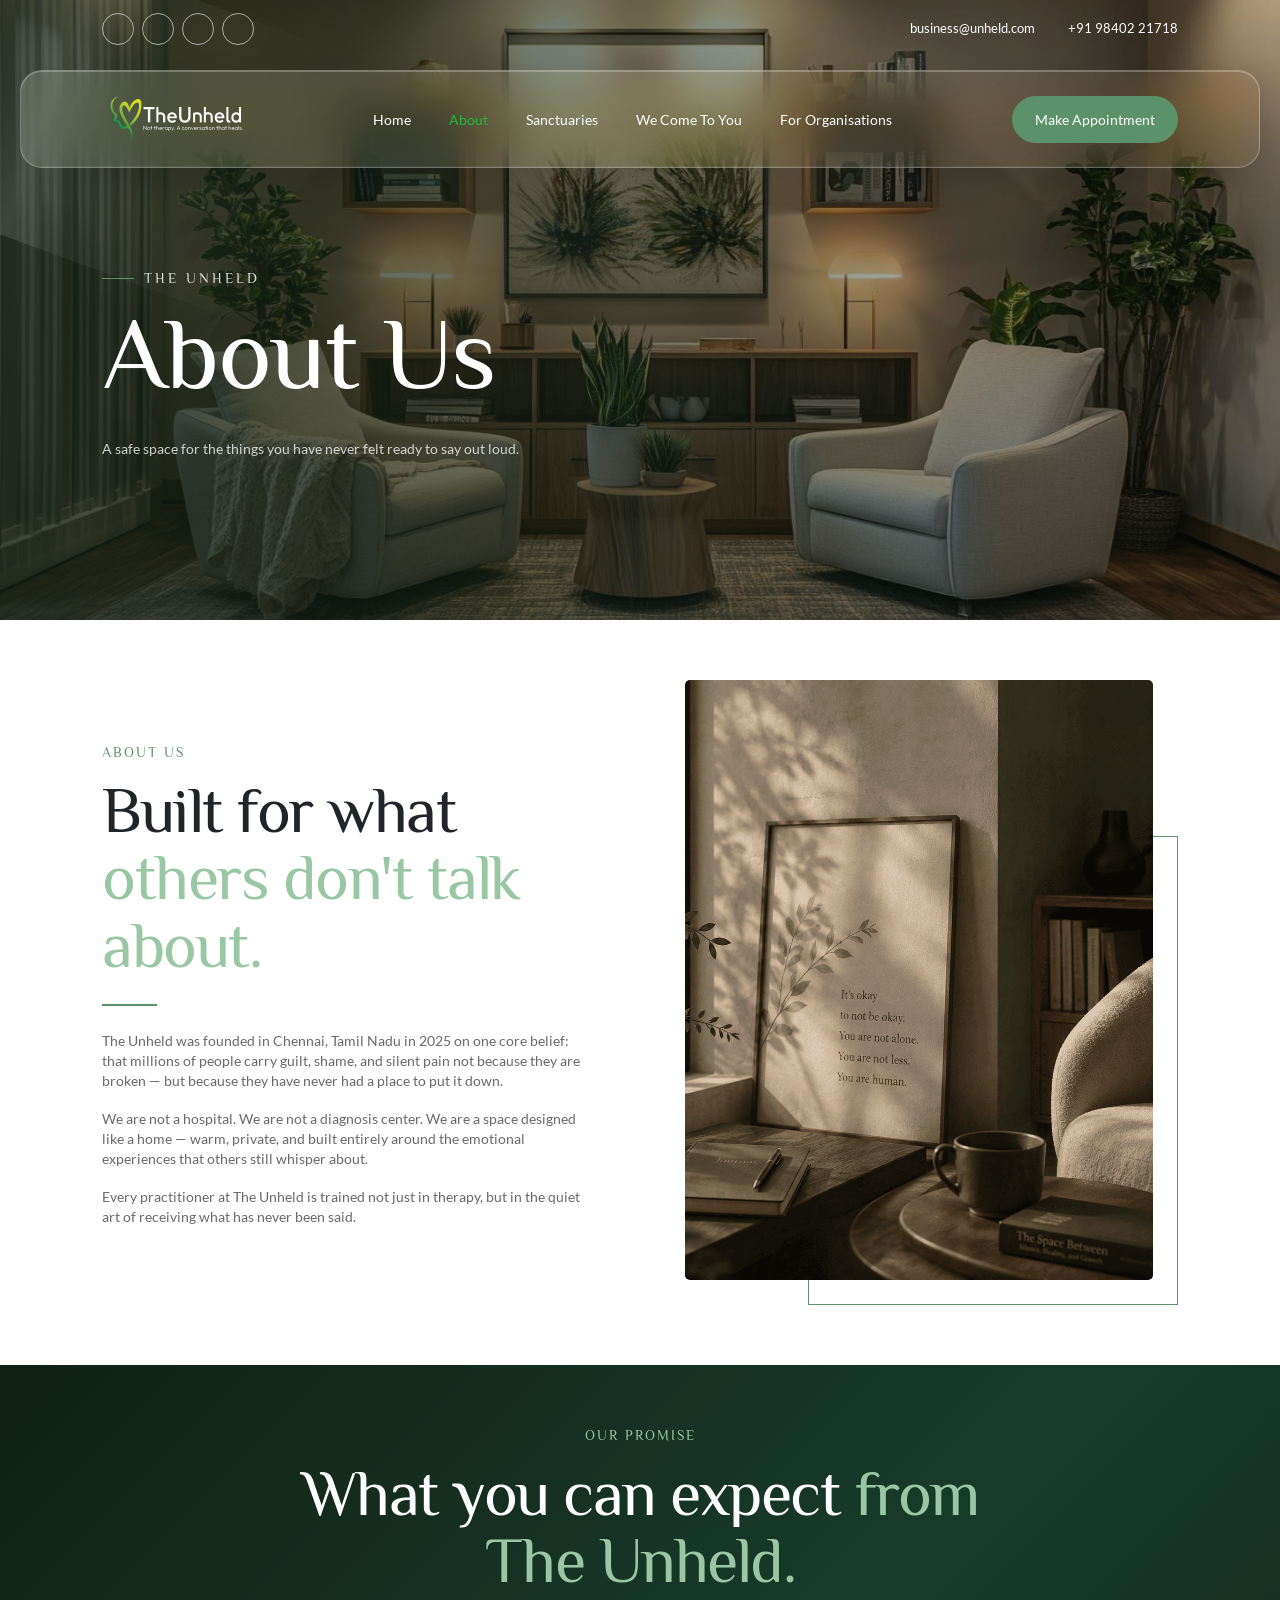
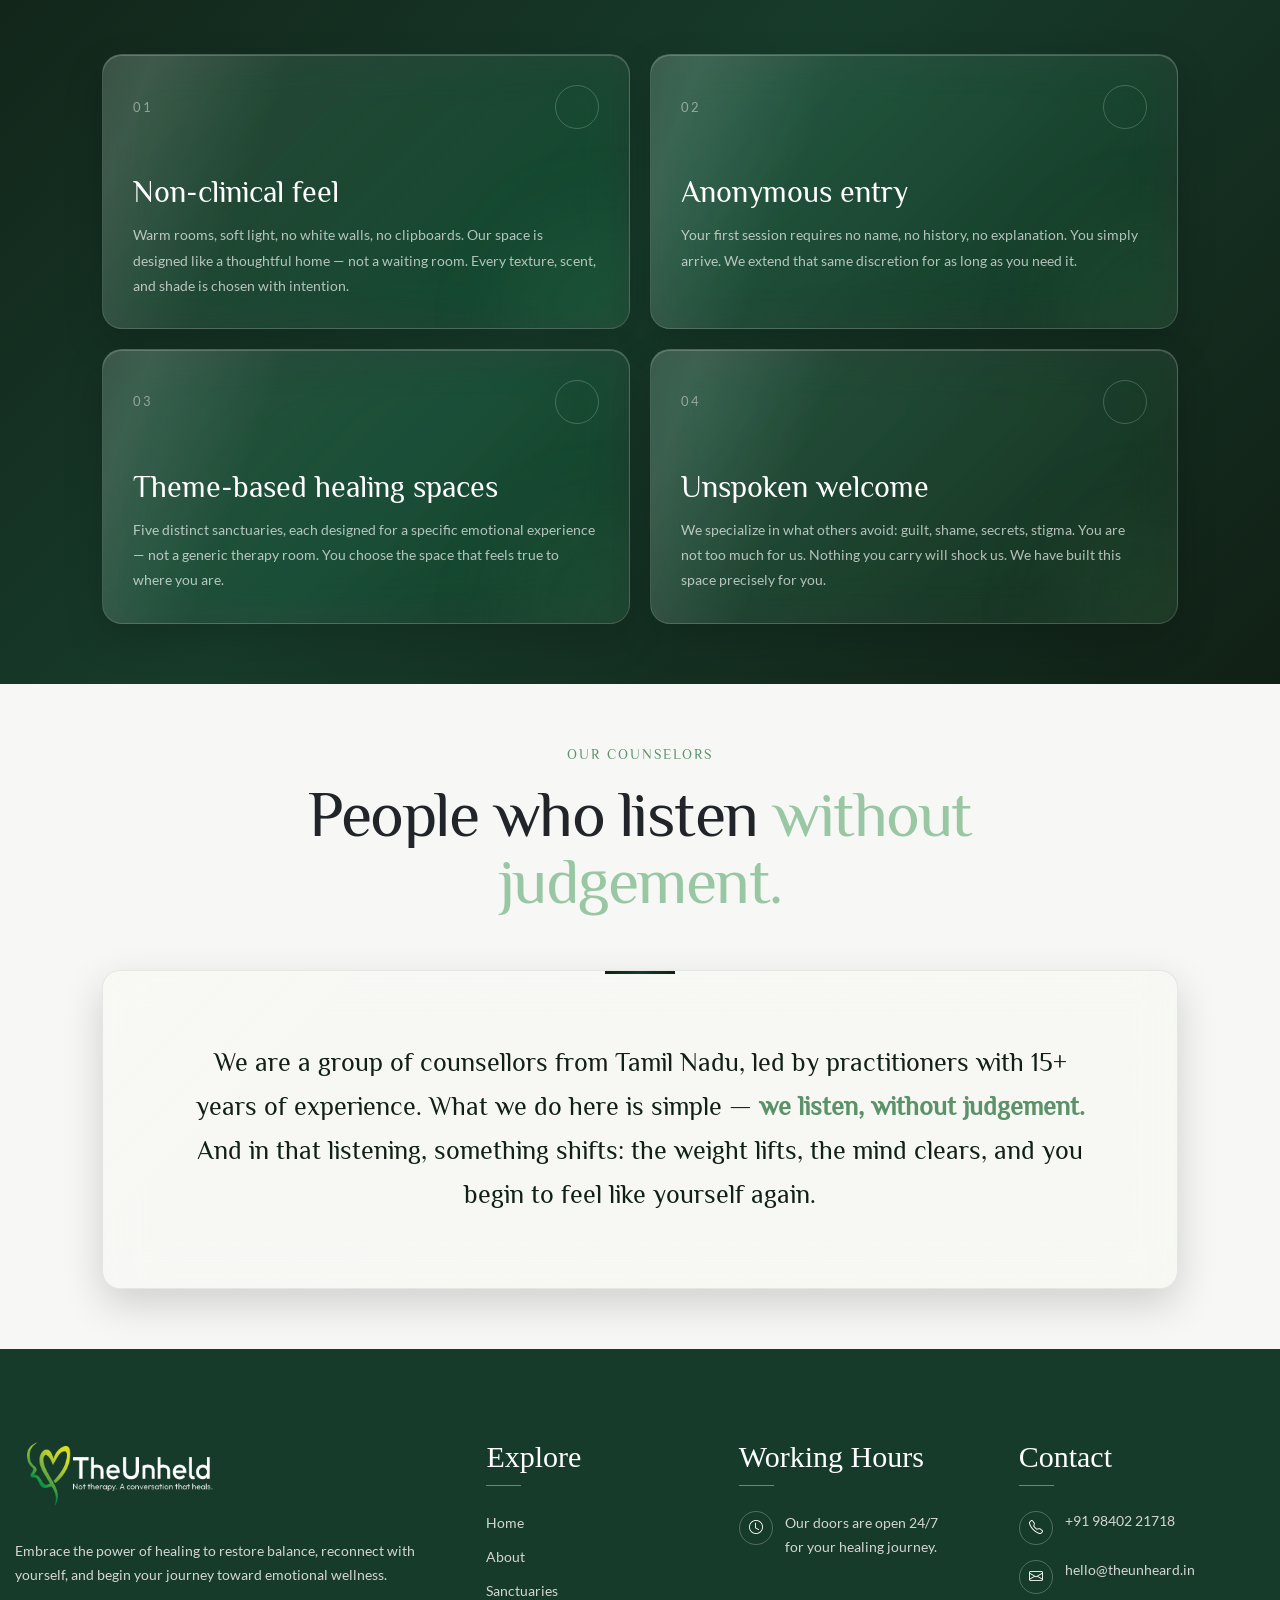
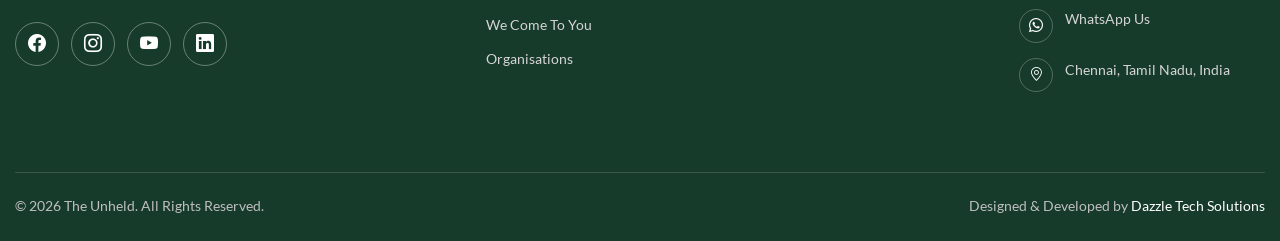
==== commit 2a38b5e5: "changes in home page & styles & js" ====
--- a/about.html
+++ b/about.html
@@ -71,7 +71,7 @@
             <div class="header-contact-item">
               <i class="fa-regular fa-envelope"></i>
 
-              <a href="mailto:hello@theunheard.in"> hello@theunheard.in </a>
+              <a href="mailto:hello@theunheard.in"> business@unheld.com </a>
             </div>
 
             <div class="header-contact-item">
@@ -521,7 +521,7 @@
 
           <div class="footer-credit">
             Designed &amp; Developed by
-            <a href="#" target="_blank" rel="noopener">
+            <a href="https://dazzletechsolutions.com/" target="_blank" rel="noopener">
               Dazzle Tech Solutions
             </a>
           </div>
--- a/css/style.css
+++ b/css/style.css
@@ -49,7 +49,6 @@
 
 /* Header Styles */
 
-
 a {
   text-decoration: none;
   cursor: pointer;
@@ -252,7 +251,6 @@
 
   margin: 12px auto 0;
 
-
   background: linear-gradient(
     135deg,
     rgba(255, 255, 255, 0.15),
@@ -1119,9 +1117,10 @@
   min-height: 100vh;
   background-image: url("../images/hero/hero-4.jpg");
   background-size: cover;
-  background-position: center;
+  background-position: center center;
   background-repeat: no-repeat;
   color: #fff;
+  overflow: hidden;
 }
 
 /* =========================================
@@ -1181,6 +1180,8 @@
 
 .unheard-hero-title {
   width: 70%;
+  max-width: 700px;
+  min-height: 140px;
   margin: 24px 0 24px;
   color: #fff;
   font-family: var(--font-1), sans-serif;
@@ -1190,6 +1191,22 @@
   letter-spacing: -1.5px;
 }
 
+.unheard-hero-title.fade-up {
+  animation: unheardTitleFadeUp 0.8s ease both;
+}
+
+@keyframes unheardTitleFadeUp {
+  from {
+    opacity: 0;
+    transform: translateY(30px);
+  }
+
+  to {
+    opacity: 1;
+    transform: translateY(0);
+  }
+}
+
 /* =========================================
    HERO DESCRIPTION
 ========================================= */
@@ -1257,6 +1274,73 @@
   background: transparent;
 
   color: #fff;
+}
+
+.hero-tags {
+  display: flex;
+  align-items: center;
+  flex-wrap: wrap;
+  gap: 10px;
+  margin-top: 30px;
+}
+
+.hero-tag {
+  display: flex;
+  align-items: center;
+  gap: 9px;
+  padding: 8px 13px 8px 8px;
+  border: 1px solid rgba(255, 255, 255, 0.18);
+  border-radius: 100px;
+  background: rgba(0, 0, 0, 0.16);
+  backdrop-filter: blur(14px);
+  -webkit-backdrop-filter: blur(14px);
+  color: rgba(255, 255, 255, 0.9);
+  font-family: var(--font-1), sans-serif;
+  font-size: 12px;
+  font-weight: 400;
+  transition: 0.3s ease;
+}
+
+.hero-tag a {
+  width: 28px;
+  height: 28px;
+  display: flex;
+  align-items: center;
+  justify-content: center;
+  border-radius: 50%;
+  background: rgba(255, 255, 255, 0.12);
+  color: #fff;
+  text-decoration: none;
+  font-size: 13px;
+}
+
+.hero-tag:hover {
+  border-color: rgba(255, 255, 255, 0.35);
+  background: rgba(255, 255, 255, 0.08);
+  transform: translateY(-2px);
+}
+
+.hero-tag:hover a {
+  background: #fff;
+  color: #173b2b;
+}
+
+@media (max-width: 767.98px) {
+  .hero-tags {
+    gap: 8px;
+    margin-top: 22px;
+  }
+
+  .hero-tag {
+    padding: 7px 10px 7px 7px;
+    font-size: 10px;
+  }
+
+  .hero-tag a {
+    width: 25px;
+    height: 25px;
+    font-size: 11px;
+  }
 }
 
 /* =========================================================
@@ -1515,7 +1599,6 @@
   color: #fff;
 }
 
-
 @media (min-width: 1200px) {
   .unheard-hero-content {
     padding-top: 180px;
@@ -1534,7 +1617,6 @@
   }
 }
 
-
 @media (min-width: 768px) and (max-width: 991.98px) {
   /* ---------- Navbar ---------- */
 
@@ -1650,6 +1732,10 @@
     background-position: right bottom;
   }
 
+  .unheard-hero-content {
+    padding-top: 150px;
+  }
+
   .unheard-hero-label {
     align-items: flex-start;
     font-size: 12px;
@@ -1664,6 +1750,7 @@
 
   .unheard-hero-title {
     width: 100%;
+    min-height: 60px;
     margin: 15px 0 15px;
     font-size: 30px;
     line-height: 34px;
@@ -1736,25 +1823,1430 @@
   }
 }
 
-/* =========================================================
-   SMALL MOBILE
-========================================================= */
-
-@media (max-width: 400px) {
-  .unheard-hero-content {
-    padding-top: 50px;
-  }
-
-  .unheard-hero-title {
-    font-size: 36px;
-  }
-
-  .unheard-hero-description {
+/* Hero Sanctuaries Section */
+.hero-sanctuaries {
+  padding: 60px 0;
+  background: #f7f7f2;
+  color: #173b2b;
+  overflow: hidden;
+}
+
+.hero-sanctuaries-header {
+  max-width: 760px;
+  margin-bottom: 30px;
+}
+
+.hero-sanctuaries-subheading {
+  display: inline-flex;
+  align-items: center;
+  gap: 8px;
+  margin-bottom: 10px;
+  color: #173b2b;
+  font-family: var(--font-1), sans-serif;
+  font-size: 14px;
+  font-weight: 600;
+  line-height: 20px;
+  letter-spacing: 1.5px;
+  text-transform: uppercase;
+}
+
+.hero-sanctuaries-subheading::before {
+  content: "";
+  width: 7px;
+  height: 7px;
+  flex-shrink: 0;
+  border-radius: 50%;
+  background: #5c9269;
+}
+
+.hero-sanctuaries-heading {
+  max-width: 680px;
+  margin: 0 0 10px;
+  color: #173b2b;
+  font-family: var(--font-1), sans-serif;
+  font-size: 44px;
+  line-height: 48px;
+  font-weight: 500;
+  letter-spacing: -1.8px;
+}
+
+.hero-sanctuaries-description {
+  max-width: 580px;
+  margin: 0;
+  color: #68736d;
+  font-family: var(--font-2), sans-serif;
+  font-size: 14px;
+  line-height: 20px;
+}
+
+.hero-sanctuaries-list {
+  width: 100%;
+  border-top: 1px solid rgba(23, 59, 43, 0.18);
+}
+
+.hero-sanctuary {
+  display: grid;
+  grid-template-columns: minmax(0, 1fr) 250px 180px;
+  align-items: center;
+  gap: 40px;
+  width: 100%;
+  padding: 38px 0;
+  border-bottom: 1px solid rgba(23, 59, 43, 0.18);
+}
+
+.hero-sanctuary-content {
+  display: flex;
+  align-items: flex-start;
+  gap: 22px;
+  min-width: 0;
+}
+
+.hero-sanctuary-icon {
+  width: 48px;
+  height: 48px;
+  display: flex;
+  align-items: center;
+  justify-content: center;
+  flex-shrink: 0;
+  border: 1px solid rgba(23, 59, 43, 0.2);
+  border-radius: 50%;
+  background: rgba(255, 255, 255, 0.55);
+  color: #5c9269;
+  font-size: 19px;
+  transition:
+    background 0.35s ease,
+    color 0.35s ease,
+    transform 0.35s ease;
+}
+
+.hero-sanctuary-contents {
+  display: flex;
+  flex-direction: column;
+  align-items: flex-start;
+  gap: 8px;
+  min-width: 0;
+}
+
+.hero-sanctuary-contents h3 {
+  max-width: 430px;
+  margin: 0;
+  color: #173b2b;
+  font-family: var(--font-1), sans-serif;
+  font-size: 27px;
+  line-height: 32px;
+  font-weight: 500;
+  letter-spacing: -0.6px;
+}
+
+.hero-sanctuary-contents p {
+  max-width: 400px;
+  margin: 0;
+  color: #68736d;
+  font-family: var(--font-2), sans-serif;
+  font-size: 14px;
+  line-height: 22px;
+}
+
+.hero-sanctuary-image {
+  position: relative;
+  width: 250px;
+  height: 165px;
+  margin: auto;
+  overflow: hidden;
+  border-radius: 22px;
+  opacity: 0;
+  visibility: hidden;
+  transform: rotate(-5deg) scale(0.9);
+  transition:
+    opacity 0.4s ease,
+    visibility 0.4s ease,
+    transform 0.5s ease;
+}
+
+.hero-sanctuary-image img {
+  width: 100%;
+  height: 100%;
+  display: block;
+  object-fit: cover;
+  transform: scale(1);
+  transition: transform 0.6s ease;
+}
+
+.hero-sanctuary-action {
+  display: flex;
+  justify-content: flex-end;
+}
+
+.hero-sanctuary-action a {
+  display: inline-flex;
+  align-items: center;
+  justify-content: center;
+  gap: 10px;
+  padding: 14px 20px;
+  border-radius: 50px;
+  background: #173b2b;
+  color: #fff;
+  font-family: var(--font-2), sans-serif;
+  font-size: 13px;
+  font-weight: 500;
+  line-height: 1;
+  text-decoration: none;
+  white-space: nowrap;
+  transition:
+    background 0.3s ease,
+    transform 0.3s ease;
+}
+
+.hero-sanctuary-action a i {
+  font-size: 14px;
+  transition: transform 0.3s ease;
+}
+
+.hero-sanctuaries-dots {
+  display: none;
+}
+
+@media (min-width: 1025px) {
+  .hero-sanctuary:hover .hero-sanctuary-image {
+    opacity: 1;
+    visibility: visible;
+    transform: rotate(-5deg) scale(1);
+  }
+
+  .hero-sanctuary:hover .hero-sanctuary-image img {
+    transform: scale(1.08);
+  }
+
+  .hero-sanctuary:hover .hero-sanctuary-icon {
+    background: #173b2b;
+    color: #fff;
+    transform: rotate(-8deg);
+  }
+
+  .hero-sanctuary:hover .hero-sanctuary-action a {
+    background: #5c9269;
+    transform: translateY(-3px);
+  }
+
+  .hero-sanctuary:hover .hero-sanctuary-action a i {
+    transform: translate(3px, -3px);
+  }
+}
+
+@media (min-width: 768px) and (max-width: 1024px) {
+  .hero-sanctuaries {
+    padding: 90px 0;
+  }
+
+  .hero-sanctuaries-header {
+    max-width: 700px;
+    margin-bottom: 55px;
+  }
+
+  .hero-sanctuaries-subheading {
+    margin-bottom: 15px;
+    font-size: 12px;
+  }
+
+  .hero-sanctuaries-heading {
+    max-width: 620px;
+    font-size: 46px;
+    line-height: 1.08;
+    letter-spacing: -1.2px;
+  }
+
+  .hero-sanctuaries-description {
+    max-width: 620px;
+    font-size: 14px;
+    line-height: 23px;
+  }
+
+  .hero-sanctuary {
+    grid-template-columns: minmax(0, 1fr) 220px 160px;
+    gap: 25px;
+    padding: 32px 0;
+  }
+
+  .hero-sanctuary-content {
+    gap: 16px;
+  }
+
+  .hero-sanctuary-icon {
+    width: 44px;
+    height: 44px;
+    font-size: 17px;
+  }
+
+  .hero-sanctuary-contents {
+    gap: 7px;
+  }
+
+  .hero-sanctuary-contents h3 {
+    font-size: 23px;
+    line-height: 29px;
+  }
+
+  .hero-sanctuary-contents p {
     font-size: 13px;
-  }
-
-  .unheard-booking-card {
-    padding: 15px;
+    line-height: 21px;
+  }
+
+  .hero-sanctuary-image {
+    width: 220px;
+    height: 145px;
+    opacity: 1;
+    visibility: visible;
+    transform: rotate(-5deg) scale(1);
+  }
+
+  .hero-sanctuary-action a {
+    padding: 12px 16px;
+    font-size: 12px;
+  }
+}
+
+@media (max-width: 767px) {
+  .hero-sanctuaries {
+    padding: 40px 0 30px;
+  }
+
+  .hero-sanctuaries-header {
+    max-width: 100%;
+    margin-bottom: 40px;
+  }
+
+  .hero-sanctuaries-subheading {
+    gap: 7px;
+    margin-bottom: 14px;
+    font-size: 10px;
+    letter-spacing: 1.2px;
+  }
+
+  .hero-sanctuaries-subheading::before {
+    width: 6px;
+    height: 6px;
+  }
+
+  .hero-sanctuaries-heading {
+    max-width: 100%;
+    margin-bottom: 18px;
+    font-size: 30px;
+    line-height: 34px;
+    letter-spacing: -1px;
+  }
+
+  .hero-sanctuaries-description {
+    max-width: 100%;
+    font-size: 14px;
+    line-height: 20px;
+  }
+
+  .hero-sanctuaries-list {
+    display: flex;
+    width: 100%;
+    overflow-x: auto;
+    overflow-y: hidden;
+    scroll-snap-type: x mandatory;
+    scroll-behavior: smooth;
+    scrollbar-width: none;
+    -webkit-overflow-scrolling: touch;
+  }
+
+  .hero-sanctuaries-list::-webkit-scrollbar {
+    display: none;
+  }
+
+  .hero-sanctuary {
+    min-width: 100%;
+    width: 100%;
+    display: flex;
+    flex-direction: column;
+    align-items: flex-start;
+    gap: 0;
+    padding: 30px 8px 35px;
+    border-bottom: 0;
+    scroll-snap-align: center;
+    scroll-snap-stop: always;
+  }
+
+  .hero-sanctuary-content {
+    width: 100%;
+    display: flex;
+    align-items: flex-start;
+    gap: 14px;
+  }
+
+  .hero-sanctuary-icon {
+    width: 42px;
+    height: 42px;
+    font-size: 16px;
+  }
+
+  .hero-sanctuary-contents {
+    display: flex;
+    flex-direction: column;
+    align-items: flex-start;
+    gap: 7px;
+    flex: 1;
+    min-width: 0;
+  }
+
+  .hero-sanctuary-contents h3 {
+    max-width: 100%;
+    font-size: 24px;
+    line-height: 28px;
+  }
+
+  .hero-sanctuary-contents p {
+    max-width: 100%;
+    font-size: 14px;
+    line-height: 20px;
+  }
+
+  .hero-sanctuary-image {
+    width: 82%;
+    height: 195px;
+    margin: 42px auto 0;
+    border-radius: 24px;
+    opacity: 1;
+    visibility: visible;
+    transform: rotate(-5deg) scale(1);
+  }
+
+  .hero-sanctuary-action {
+    width: 100%;
+    justify-content: center;
+    margin-top: 42px;
+  }
+
+  .hero-sanctuary-action a {
+    padding: 13px 20px;
+    font-size: 12px;
+  }
+
+  .hero-sanctuary-action a i {
+    font-size: 13px;
+  }
+
+  .hero-sanctuaries-dots {
+    display: flex;
+    align-items: center;
+    justify-content: center;
+    gap: 7px;
+    margin-top: 18px;
+  }
+
+  .hero-sanctuaries-dots button {
+    width: 6px;
+    height: 6px;
+    padding: 0;
+    border: 0;
+    border-radius: 50%;
+    background: #c9cec9;
+    cursor: pointer;
+    transition:
+      width 0.3s ease,
+      background 0.3s ease;
+  }
+
+  .hero-sanctuaries-dots button.active {
+    width: 24px;
+    border-radius: 50px;
+    background: #173b2b;
+  }
+}
+
+/* how its Work Section */
+.how-its-work {
+  position: relative;
+  height: 350vh;
+  background: #173b2b;
+  color: #fff;
+  overflow: hidden;
+}
+
+.how-its-work-pin {
+  width: 100%;
+  height: 100vh;
+  display: flex;
+  align-items: center;
+  overflow: hidden;
+}
+
+.how-its-work-header {
+  max-width: 760px;
+  margin-bottom: 85px;
+}
+
+.how-its-work-subheading {
+  display: inline-flex;
+  align-items: center;
+  gap: 8px;
+  margin-bottom: 18px;
+  color: #9fc5a7;
+  font-family: var(--font-1), sans-serif;
+  font-size: 14px;
+  font-weight: 600;
+  line-height: 20px;
+  letter-spacing: 1.5px;
+  text-transform: uppercase;
+}
+
+.how-its-work-subheading::before {
+  content: "";
+  width: 7px;
+  height: 7px;
+  flex-shrink: 0;
+  border-radius: 50%;
+  background: #9fc5a7;
+}
+
+.how-its-work-heading {
+  margin: 0;
+  color: #fff;
+  font-family: var(--font-1), sans-serif;
+  font-size: 44px;
+  line-height: 48px;
+  font-weight: 500;
+  letter-spacing: -1.8px;
+}
+
+.how-its-work-timeline {
+  position: relative;
+  display: grid;
+  grid-template-columns: repeat(3, 1fr);
+  gap: 60px;
+  width: 100%;
+}
+
+.how-its-work-line {
+  position: absolute;
+  top: 29px;
+  left: 0;
+  width: 100%;
+  height: 1px;
+  background: rgba(255, 255, 255, 0.18);
+}
+
+.how-its-work-line span {
+  display: block;
+  width: 0;
+  height: 100%;
+  background: #9fc5a7;
+}
+
+.how-its-work-step {
+  position: relative;
+  z-index: 2;
+}
+
+.how-its-work-step-number {
+  width: 58px;
+  height: 58px;
+  display: flex;
+  align-items: center;
+  justify-content: center;
+  margin-bottom: 38px;
+  border: 1px solid rgba(255, 255, 255, 0.25);
+  border-radius: 50%;
+  background: #173b2b;
+  color: #9fc5a7;
+  font-family: var(--font-1), sans-serif;
+  font-size: 14px;
+  font-weight: 600;
+  transform: scale(0.7);
+  opacity: 0.3;
+}
+
+.how-its-work-step-content {
+  max-width: 330px;
+  opacity: 0;
+  transform: translateY(50px);
+}
+
+.how-its-work-step-content h3 {
+  margin: 0 0 14px;
+  color: #fff;
+  font-family: var(--font-1), sans-serif;
+  font-size: 30px;
+  line-height: 34px;
+  font-weight: 500;
+  letter-spacing: -0.6px;
+}
+
+.how-its-work-step-content p {
+  margin: 0;
+  color: rgba(255, 255, 255, 0.62);
+  font-family: var(--font-2), sans-serif;
+  font-size: 14px;
+  line-height: 20px;
+}
+
+@media (min-width: 768px) and (max-width: 1024px) {
+  .how-its-work {
+    height: 350vh;
+  }
+
+  .how-its-work-header {
+    margin-bottom: 65px;
+  }
+
+  .how-its-work-heading {
+    font-size: 46px;
+    line-height: 1.08;
+  }
+
+  .how-its-work-timeline {
+    gap: 30px;
+  }
+
+  .how-its-work-step-content h3 {
+    font-size: 23px;
+    line-height: 29px;
+  }
+
+  .how-its-work-step-content p {
+    font-size: 13px;
+    line-height: 21px;
+  }
+}
+
+@media (max-width: 767px) {
+  .how-its-work {
+    height: auto;
+    min-height: auto;
+    padding: 40px 0 40px;
+    overflow: hidden;
+  }
+
+  .how-its-work-pin {
+    width: 100%;
+    height: auto;
+    min-height: auto;
+    display: block;
+    overflow: visible;
+  }
+
+  .how-its-work-header {
+    max-width: 100%;
+    margin-bottom: 55px;
+  }
+
+  .how-its-work-subheading {
+    display: inline-flex;
+    align-items: center;
+    gap: 7px;
+    margin-bottom: 14px;
+    font-size: 12px;
+    line-height: 20px;
+    letter-spacing: 1.2px;
+  }
+
+  .how-its-work-subheading::before {
+    width: 6px;
+    height: 6px;
+  }
+
+  .how-its-work-heading {
+    max-width: 100%;
+    margin: 0;
+    font-size: 30px;
+    line-height: 34px;
+    letter-spacing: -1px;
+  }
+
+  .how-its-work-timeline {
+    position: relative;
+    display: flex;
+    flex-direction: column;
+    gap: 50px;
+    width: 100%;
+    padding-left: 0;
+  }
+
+  .how-its-work-line {
+    position: absolute;
+    top: 29px;
+    bottom: 29px;
+    left: 28px;
+    width: 1px;
+    height: auto;
+    background: rgba(255, 255, 255, 0.18);
+  }
+
+  .how-its-work-line span {
+    display: block;
+    width: 100%;
+    height: 100%;
+    background: #9fc5a7;
+  }
+
+  .how-its-work-step {
+    position: relative;
+    z-index: 2;
+    display: grid;
+    grid-template-columns: 58px minmax(0, 1fr);
+    align-items: flex-start;
+    gap: 20px;
+    width: 100%;
+    opacity: 1;
+    transform: none;
+  }
+
+  .how-its-work-step-number {
+    width: 58px;
+    height: 58px;
+    display: flex;
+    align-items: center;
+    justify-content: center;
+    margin: 0;
+    border: 1px solid rgba(255, 255, 255, 0.25);
+    border-radius: 50%;
+    background: #173b2b;
+    color: #9fc5a7;
+    font-size: 12px;
+    transform: none;
+    opacity: 1;
+  }
+
+  .how-its-work-step-content {
+    max-width: 100%;
+    padding-top: 4px;
+    opacity: 1;
+    transform: none;
+  }
+
+  .how-its-work-step-content h3 {
+    margin: 0 0 12px;
+    font-size: 24px;
+    line-height: 28px;
+    letter-spacing: -0.4px;
+  }
+
+  .how-its-work-step-content p {
+    margin: 0;
+    font-size: 14px;
+    line-height: 20px;
+  }
+}
+
+
+
+/* Reflection Section */
+.unheard-reflections {
+  padding: 60px 0;
+  background: #fff;
+  overflow: hidden;
+}
+
+.unheard-reflections-card {
+  position: relative;
+  min-height: 460px;
+  display: flex;
+  flex-direction: column;
+  align-items: center;
+  justify-content: center;
+  padding: 90px 60px;
+  overflow: hidden;
+  border: 1px solid rgba(23, 59, 43, 0.12);
+  border-radius: 36px;
+  background: linear-gradient(150deg, #ffffff, #99c7a3);
+  box-shadow:
+    0 30px 80px rgba(23, 59, 43, 0.08),
+    inset 0 1px 0 rgba(255, 255, 255, 0.8);
+}
+
+.unheard-reflections-card::before {
+  content: "";
+  position: absolute;
+  top: -180px;
+  left: -120px;
+  width: 420px;
+  height: 420px;
+  border-radius: 50%;
+  background: rgba(255, 255, 255, 0.32);
+  filter: blur(5px);
+}
+
+.unheard-reflections-card::after {
+  content: "";
+  position: absolute;
+  right: -160px;
+  bottom: -220px;
+  width: 480px;
+  height: 480px;
+  border-radius: 50%;
+  background: rgba(23, 59, 43, 0.08);
+  filter: blur(10px);
+}
+
+.unheard-reflections-content {
+  position: relative;
+  z-index: 2;
+  width: 100%;
+  max-width: 950px;
+  text-align: center;
+}
+
+.unheard-reflections-subheading {
+  display: inline-flex;
+  align-items: center;
+  gap: 8px;
+  margin-bottom: 45px;
+  color: #5c9269;
+  font-family: var(--font-1), sans-serif;
+  font-size: 14px;
+  font-weight: 600;
+  line-height: 20px;
+  letter-spacing: 1.6px;
+  text-transform: uppercase;
+}
+
+.unheard-reflections-subheading::before {
+  content: "";
+  width: 7px;
+  height: 7px;
+  border-radius: 50%;
+  background: #5c9269;
+}
+
+.unheard-reflections-quote {
+  position: relative;
+  max-width: 900px;
+  margin: 0 auto;
+  padding: 0 35px;
+}
+
+.unheard-reflections-quote p {
+  margin: 0;
+  color: #173b2b;
+  font-family: Georgia, "Times New Roman", serif;
+  font-size: 44px;
+  font-style: italic;
+  font-weight: 400;
+  line-height: 48px;
+  letter-spacing: -1px;
+}
+
+.unheard-reflections-quote-mark {
+  position: absolute;
+  top: -30px;
+  left: 0;
+  color: rgba(23, 59, 43, 0.2);
+  font-family: Georgia, "Times New Roman", serif;
+  font-size: 80px;
+  line-height: 1;
+}
+
+.unheard-quote-end {
+  top: auto;
+  right: 0;
+  bottom: -45px;
+  left: auto;
+}
+
+.unheard-reflections-author {
+  display: block;
+  margin-top: 42px;
+  color: rgba(23, 59, 43, 0.65);
+  font-family: var(--font-2), sans-serif;
+  font-size: 14px;
+  line-height: 20px;
+}
+
+.unheard-reflections-dots {
+  position: relative;
+  z-index: 2;
+  display: flex;
+  align-items: center;
+  justify-content: center;
+  gap: 9px;
+  margin-top: 70px;
+}
+
+.unheard-reflections-dots button {
+  width: 8px;
+  height: 8px;
+  padding: 0;
+  border: 0;
+  border-radius: 50%;
+  background: rgba(23, 59, 43, 0.2);
+  cursor: pointer;
+  transition:
+    width 0.3s ease,
+    background 0.3s ease;
+}
+
+.unheard-reflections-dots button.active {
+  width: 26px;
+  border-radius: 50px;
+  background: #173b2b;
+}
+
+@media (min-width: 768px) and (max-width: 1024px) {
+  .unheard-reflections {
+    padding: 90px 0;
+  }
+
+  .unheard-reflections-card {
+    min-height: 500px;
+    padding: 80px 45px;
+    border-radius: 30px;
+  }
+
+  .unheard-reflections-subheading {
+    margin-bottom: 38px;
+  }
+
+  .unheard-reflections-quote {
+    max-width: 760px;
+  }
+
+  .unheard-reflections-quote p {
+    font-size: 34px;
+    line-height: 1.3;
+  }
+
+  .unheard-reflections-author {
+    margin-top: 38px;
+  }
+
+  .unheard-reflections-dots {
+    margin-top: 60px;
+  }
+}
+
+@media (max-width: 767px) {
+  .unheard-reflections {
+    padding: 40px 0;
+  }
+
+  .unheard-reflections-card {
+    min-height: 430px;
+    padding: 65px 25px;
+    border-radius: 26px;
+  }
+
+  .unheard-reflections-subheading {
+    gap: 7px;
+    margin-bottom: 35px;
+    font-size: 14px;
+    letter-spacing: 1.2px;
+  }
+
+  .unheard-reflections-subheading::before {
+    width: 6px;
+    height: 6px;
+  }
+
+  .unheard-reflections-quote {
+    padding: 0 20px;
+  }
+
+  .unheard-reflections-quote p {
+    font-size: 30px;
+    line-height: 34px;
+    letter-spacing: -0.5px;
+  }
+
+  .unheard-reflections-quote-mark {
+    top: -22px;
+    left: -2px;
+    font-size: 60px;
+  }
+
+  .unheard-quote-end {
+    right: -2px;
+    bottom: -35px;
+    left: auto;
+  }
+
+  .unheard-reflections-author {
+    margin-top: 35px;
+    font-size: 14px;
+    line-height: 20px;
+  }
+
+  .unheard-reflections-dots {
+    gap: 7px;
+    margin-top: 55px;
+  }
+
+  .unheard-reflections-dots button {
+    width: 6px;
+    height: 6px;
+  }
+
+  .unheard-reflections-dots button.active {
+    width: 22px;
+  }
+}
+
+.unheard-reflections-quote p,
+.unheard-reflections-author {
+  transition: opacity 0.25s ease;
+}
+
+/* Unheard Blog stories */
+.unheard-stories {
+  padding: 60px 0;
+  background: #173b2b;
+  color: #fff;
+  overflow: hidden;
+}
+
+.unheard-stories-header {
+  max-width: 900px;
+  margin-bottom: 40px;
+}
+
+.unheard-stories-subheading {
+  display: inline-flex;
+  align-items: center;
+  gap: 8px;
+  margin-bottom: 28px;
+  color: #9fc5a7;
+  font-family: var(--font-1), sans-serif;
+  font-size: 14px;
+  font-weight: 500;
+  line-height: 20px;
+  letter-spacing: 1.4px;
+  text-transform: uppercase;
+}
+
+.unheard-stories-subheading::before {
+  content: "";
+  width: 7px;
+  height: 7px;
+  flex-shrink: 0;
+  border-radius: 50%;
+  background: #9fc5a7;
+}
+
+.unheard-stories-heading {
+  max-width: 850px;
+  margin: 0;
+  color: #f4f0e7;
+  font-family: Georgia, "Times New Roman", serif;
+  font-size: 44px;
+  line-height: 48px;
+  font-weight: 400;
+  letter-spacing: -1.8px;
+}
+
+.unheard-stories-list {
+  display: grid;
+  grid-template-columns: repeat(3, 1fr);
+  width: 100%;
+}
+
+.unheard-story {
+  min-height: 350px;
+  padding: 25px 48px 10px 0;
+}
+
+.unheard-story + .unheard-story {
+  padding-left: 48px;
+  border-left: 1px solid rgba(255, 255, 255, 0.2);
+}
+
+.unheard-story-category {
+  display: block;
+  margin-bottom: 10px;
+  color: #9fc5a7;
+  font-family: var(--font-1), sans-serif;
+  font-size: 14px;
+  font-weight: 500;
+  line-height: 20px;
+  letter-spacing: 0.8px;
+}
+
+.unheard-story h3 {
+  max-width: 430px;
+  margin: 0 0 15px;
+  color: #f4f0e7;
+  font-family: Georgia, "Times New Roman", serif;
+  font-size: 24px;
+  line-height: 28px;
+  font-weight: 400;
+  letter-spacing: -0.5px;
+}
+
+.unheard-story p {
+  max-width: 430px;
+  min-height: 70px;
+  margin: 0 0 15px;
+  color: rgba(255, 255, 255, 0.65);
+  font-family: var(--font-2), sans-serif;
+  font-size: 14px;
+  line-height: 20px;
+}
+
+.unheard-story a {
+  display: inline-flex;
+  align-items: center;
+  gap: 8px;
+  padding-bottom: 7px;
+  border-bottom: 1px solid rgba(255, 255, 255, 0.55);
+  color: #f4f0e7;
+  font-family: var(--font-2), sans-serif;
+  font-size: 14px;
+  line-height: 1;
+  text-decoration: none;
+  transition:
+    color 0.3s ease,
+    border-color 0.3s ease,
+    gap 0.3s ease;
+}
+
+.unheard-story a i {
+  font-size: 13px;
+  transition: transform 0.3s ease;
+}
+
+.unheard-story a:hover {
+  color: #9fc5a7;
+  border-color: #9fc5a7;
+  gap: 11px;
+}
+
+.unheard-story a:hover i {
+  transform: translate(2px, -2px);
+}
+
+@media (min-width: 768px) and (max-width: 1024px) {
+  .unheard-stories {
+    padding: 90px 0;
+  }
+
+  .unheard-stories-header {
+    margin-bottom: 70px;
+  }
+
+  .unheard-stories-heading {
+    font-size: 46px;
+    line-height: 1.1;
+    letter-spacing: -1.2px;
+  }
+
+  .unheard-story {
+    min-height: 330px;
+    padding-right: 28px;
+  }
+
+  .unheard-story + .unheard-story {
+    padding-left: 28px;
+  }
+
+  .unheard-story-category {
+    margin-bottom: 22px;
+    font-size: 11px;
+  }
+
+  .unheard-story h3 {
+    font-size: 23px;
+    line-height: 1.28;
+  }
+
+  .unheard-story p {
+    font-size: 13px;
+    line-height: 22px;
+  }
+}
+
+@media (max-width: 767px) {
+  .unheard-stories {
+    padding: 40px 0 45px;
+  }
+
+  .unheard-stories-header {
+    max-width: 100%;
+    margin-bottom: 55px;
+  }
+
+  .unheard-stories-subheading {
+    gap: 7px;
+    margin-bottom: 20px;
+    font-size: 14px;
+    letter-spacing: 1.2px;
+  }
+
+  .unheard-stories-subheading::before {
+    width: 6px;
+    height: 6px;
+  }
+
+  .unheard-stories-heading {
+    font-size: 30px;
+    line-height: 34px;
+    letter-spacing: -0.8px;
+  }
+
+  .unheard-stories-list {
+    display: flex;
+    flex-direction: column;
+  }
+
+  .unheard-story {
+    min-height: auto;
+    padding: 0 0 45px;
+  }
+
+  .unheard-story + .unheard-story {
+    padding: 45px 0 0;
+    border-top: 1px solid rgba(255, 255, 255, 0.2);
+    border-left: 0;
+  }
+
+  .unheard-story-category {
+    margin-bottom: 18px;
+    font-size: 12px;
+    line-height: 16px;
+    letter-spacing: 0.8px;
+  }
+
+  .unheard-story h3 {
+    max-width: 100%;
+    margin-bottom: 18px;
+    font-size: 24px;
+    line-height: 28px;
+  }
+
+  .unheard-story p {
+    max-width: 100%;
+    min-height: auto;
+    margin-bottom: 25px;
+    font-size: 14px;
+    line-height: 20px;
+  }
+
+  .unheard-story a {
+    font-size: 14px;
+    line-height: 20px;
+  }
+}
+
+
+/* Final Cta Section */
+.unheard-final-cta {
+  padding: 60px 0;
+  background: #fff;
+  overflow: hidden;
+}
+
+.unheard-final-cta-card {
+  position: relative;
+  min-height: 420px;
+  display: flex;
+  align-items: center;
+  justify-content: center;
+  padding: 80px 40px;
+  overflow: hidden;
+  border: 1px solid rgba(23, 59, 43, 0.12);
+  border-radius: 42px;
+  background: linear-gradient(150deg, #ffffff, #99c7a3);
+  box-shadow:
+    0 30px 90px rgba(23, 59, 43, 0.08),
+    inset 0 1px 0 rgba(255, 255, 255, 0.8);
+}
+
+.unheard-final-cta-card::before {
+  content: "";
+  position: absolute;
+  top: -180px;
+  left: -120px;
+  width: 460px;
+  height: 460px;
+  border-radius: 50%;
+  background: rgba(255, 255, 255, 0.35);
+  filter: blur(8px);
+}
+
+.unheard-final-cta-card::after {
+  content: "";
+  position: absolute;
+  right: -180px;
+  bottom: -230px;
+  width: 500px;
+  height: 500px;
+  border-radius: 50%;
+  background: rgba(23, 59, 43, 0.08);
+  filter: blur(12px);
+}
+
+.unheard-final-cta-content {
+  position: relative;
+  z-index: 2;
+  max-width: 850px;
+  text-align: center;
+}
+
+.unheard-final-cta-content h2 {
+  margin: 0 0 28px;
+  color: #173b2b;
+  font-family: Georgia, "Times New Roman", serif;
+  font-size: 44px;
+  line-height: 48px;
+  font-weight: 400;
+  letter-spacing: -1.8px;
+}
+
+.unheard-final-cta-content p {
+  max-width: 680px;
+  margin: 0 auto 45px;
+  color: rgba(23, 59, 43, 0.7);
+  font-family: var(--font-2), sans-serif;
+  font-size: 16px;
+  line-height: 22px;
+}
+
+.unheard-final-cta-button {
+  position: relative;
+  display: inline-flex;
+  align-items: center;
+  justify-content: center;
+  gap: 12px;
+  min-width: 230px;
+  min-height: 64px;
+  padding: 0 28px;
+  border: 1px solid rgba(255, 255, 255, 0.55);
+  border-radius: 100px;
+  background: rgba(23, 59, 43, 0.78);
+  box-shadow:
+    0 15px 35px rgba(23, 59, 43, 0.15),
+    inset 0 1px 1px rgba(255, 255, 255, 0.25);
+  backdrop-filter: blur(14px);
+  -webkit-backdrop-filter: blur(14px);
+  color: #fff;
+  font-family: var(--font-2), sans-serif;
+  font-size: 14px;
+  font-weight: 500;
+  text-decoration: none;
+  transition:
+    transform 0.35s ease,
+    background 0.35s ease,
+    box-shadow 0.35s ease;
+}
+
+.unheard-final-cta-button i {
+  font-size: 14px;
+  transition: transform 0.35s ease;
+}
+
+.unheard-final-cta-button:hover {
+  transform: translateY(-4px);
+  background: rgba(23, 59, 43, 0.92);
+  box-shadow:
+    0 20px 45px rgba(23, 59, 43, 0.2),
+    inset 0 1px 1px rgba(255, 255, 255, 0.3);
+}
+
+.unheard-final-cta-button:hover i {
+  transform: translate(3px, -3px);
+}
+
+@media (min-width: 768px) and (max-width: 1024px) {
+  .unheard-final-cta {
+    padding: 90px 0;
+  }
+
+  .unheard-final-cta-card {
+    min-height: 460px;
+    padding: 70px 35px;
+    border-radius: 34px;
+  }
+
+  .unheard-final-cta-content h2 {
+    font-size: 46px;
+    line-height: 1.1;
+    letter-spacing: -1.2px;
+  }
+
+  .unheard-final-cta-content p {
+    max-width: 600px;
+    font-size: 15px;
+    line-height: 25px;
+  }
+}
+
+@media (max-width: 767px) {
+  .unheard-final-cta {
+    padding: 40px 0;
+  }
+
+  .unheard-final-cta-card {
+    min-height: 460px;
+    padding: 60px 24px;
+    border-radius: 28px;
+  }
+
+  .unheard-final-cta-card::before {
+    top: -140px;
+    left: -180px;
+    width: 350px;
+    height: 350px;
+  }
+
+  .unheard-final-cta-card::after {
+    right: -180px;
+    bottom: -180px;
+    width: 350px;
+    height: 350px;
+  }
+
+  .unheard-final-cta-content h2 {
+    margin-bottom: 20px;
+    font-size: 30px;
+    line-height: 34px;
+    letter-spacing: -0.8px;
+  }
+
+  .unheard-final-cta-content p {
+    max-width: 100%;
+    margin-bottom: 35px;
+    font-size: 14px;
+    line-height: 20px;
+  }
+
+  .unheard-final-cta-button {
+    min-width: 210px;
+    min-height: 58px;
+    padding: 0 24px;
+    font-size: 14px;
+  }
+}
+
+.unheard-final-cta-content h2,
+.unheard-final-cta-content p,
+.unheard-final-cta-button {
+  opacity: 0;
+  transform: translateY(35px);
+}
+
+.unheard-final-cta.is-visible
+.unheard-final-cta-content h2 {
+  animation: unheardCtaFadeUp 0.8s ease forwards;
+}
+
+.unheard-final-cta.is-visible
+.unheard-final-cta-content p {
+  animation: unheardCtaFadeUp 0.8s ease 0.15s forwards;
+}
+
+.unheard-final-cta.is-visible
+.unheard-final-cta-button {
+  animation: unheardCtaFadeUp 0.8s ease 0.3s forwards;
+}
+
+@keyframes unheardCtaFadeUp {
+  from {
+    opacity: 0;
+    transform: translateY(35px);
+  }
+
+  to {
+    opacity: 1;
+    transform: translateY(0);
   }
 }
 
@@ -2072,7 +3564,6 @@
   }
 }
 
-
 @media (max-width: 991.98px) {
   .footer {
     padding: 75px 0 25px;
@@ -2120,7 +3611,6 @@
     align-items: start;
     margin-bottom: 10px;
     margin-left: -38px;
-    
   }
 
   .footer-social-icons {
@@ -2314,7 +3804,6 @@
   line-height: 20px;
 }
 
-
 /* About Story*/
 .about-story {
   background: #fff;
@@ -2371,7 +3860,6 @@
   height: 75%;
   border: 1px solid var(--color-main);
 }
-
 
 /* About Counselors */
 .about-counselors {
@@ -2932,4 +4420,3 @@
     line-height: 22px;
   }
 }
-
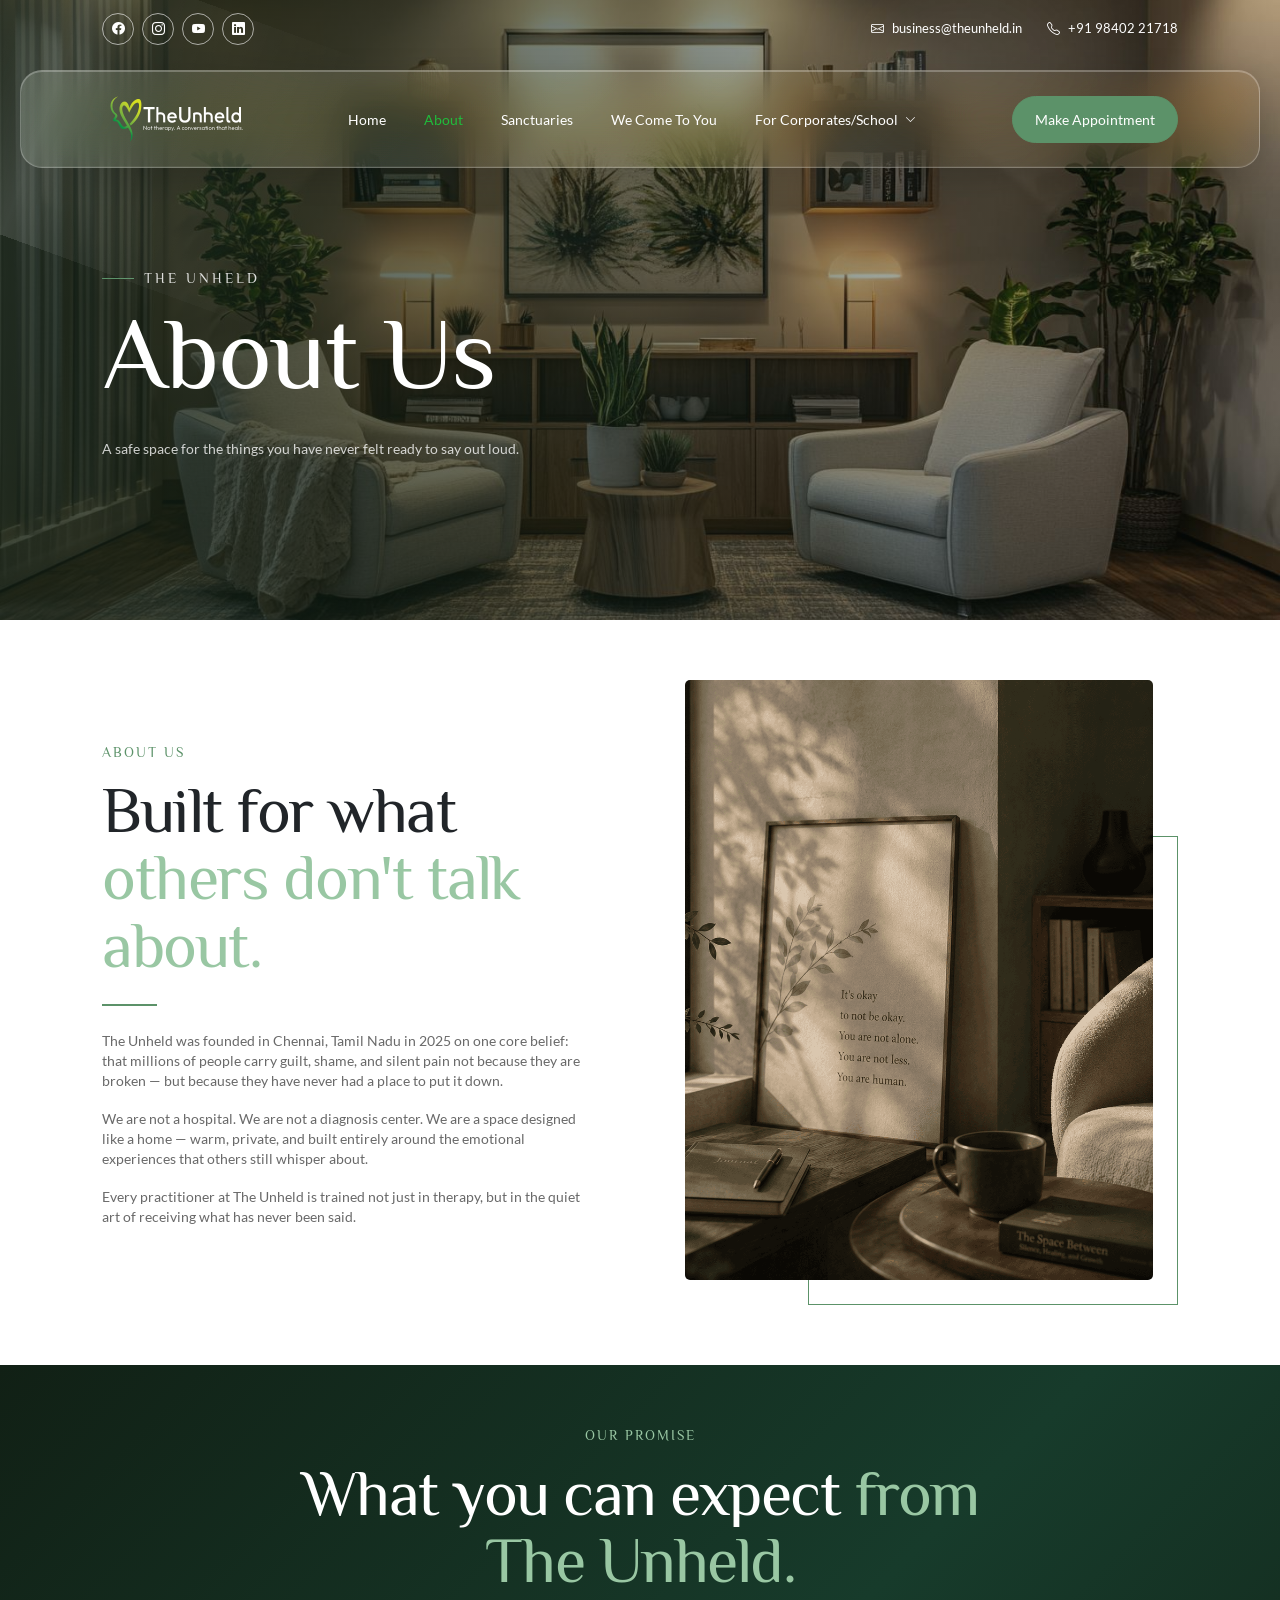
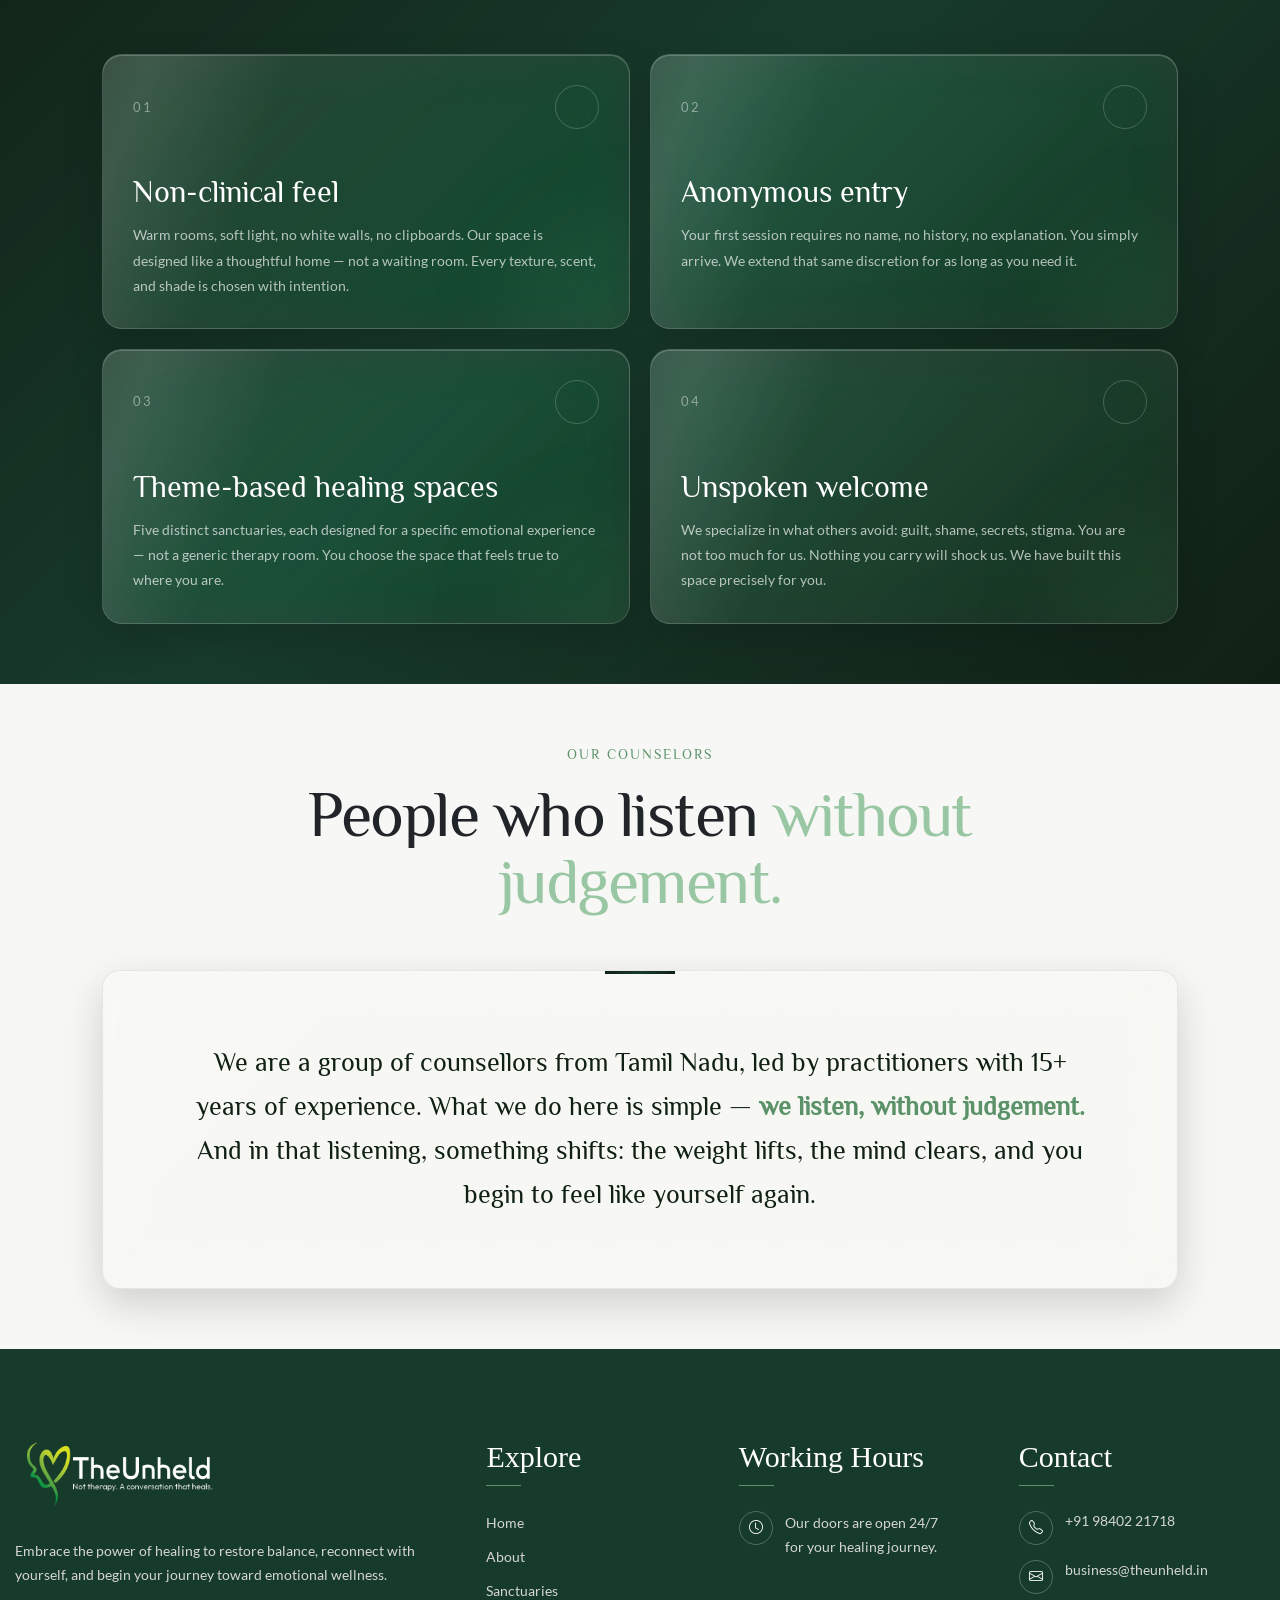
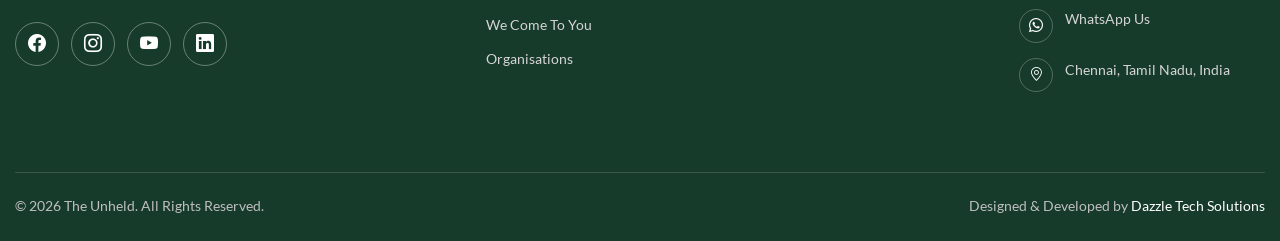
==== commit 38d55cf9: "changes in all sections header & menu toggle, styles" ====
--- a/about.html
+++ b/about.html
@@ -40,43 +40,38 @@
   </head>
 
   <body>
-    <!-- Header -->
+   <!-- Header -->
     <header class="site-header">
       <div class="header-top d-none d-lg-block">
         <div class="container-xl header-top-inner">
-          <!-- Social -->
           <div class="header-socials">
             <a href="#" class="header-social-icon" aria-label="Facebook">
-              <i class="fa-brands fa-facebook-f"></i>
+              <i class="bi bi-facebook"></i>
             </a>
 
             <a href="#" class="header-social-icon" aria-label="Instagram">
-              <i class="fa-brands fa-instagram"></i>
+              <i class="bi bi-instagram"></i>
             </a>
 
             <a href="#" class="header-social-icon" aria-label="YouTube">
-              <i class="fa-brands fa-youtube"></i>
+              <i class="bi bi-youtube"></i>
             </a>
 
             <a href="#" class="header-social-icon" aria-label="LinkedIn">
-              <i class="fa-brands fa-linkedin"></i>
+              <i class="bi bi-linkedin"></i>
             </a>
           </div>
 
-          <!-- Optional Alert -->
           <div id="header-alert"></div>
 
-          <!-- Contact -->
           <div class="header-contact">
             <div class="header-contact-item">
-              <i class="fa-regular fa-envelope"></i>
-
-              <a href="mailto:hello@theunheard.in"> business@unheld.com </a>
+              <i class="bi bi-envelope"></i>
+              <a href="mailto:business@theunheld.in"> business@theunheld.in </a>
             </div>
 
             <div class="header-contact-item">
-              <i class="fa-solid fa-phone"></i>
-
+              <i class="bi bi-telephone"></i>
               <a href="tel:+919840221718"> +91 98402 21718 </a>
             </div>
           </div>
@@ -88,17 +83,16 @@
           <a class="navbar-brand site-logo" href="index.html">
             <img
               src="images/logo.png"
-              alt="The Unheld"
-              width="166"
-              height="41"
+              alt="The unheld"
+              width="300"
+              height="150"
             />
           </a>
 
           <div class="site-navigation">
-            <!-- Desktop Navigation -->
             <ul class="navbar-nav site-nav-list">
               <li class="nav-item">
-                <a class="nav-link" href="index.html"> Home </a>
+                <a class="nav-link " href="index.html"> Home </a>
               </li>
 
               <li class="nav-item">
@@ -115,18 +109,41 @@
                 </a>
               </li>
 
-              <li class="nav-item">
-                <a class="nav-link" href="organisations.html">
-                  For Organisations
+              <li class="nav-item dropdown site-nav-dropdown">
+                <a
+                  class="nav-link"
+                  href="organisations.html"
+                  id="corporateSchoolDropdown"
+                >
+                  For Corporates/School
+                  <i class="bi bi-chevron-down"></i>
                 </a>
+
+                <ul class="dropdown-menu site-dropdown-menu">
+                  <li>
+                    <a
+                      class="dropdown-item"
+                      href="organisations.html?context=corporate"
+                    >
+                      For Corporates
+                    </a>
+                  </li>
+
+                  <li>
+                    <a
+                      class="dropdown-item"
+                      href="organisations.html?context=school"
+                    >
+                      For Schools & Colleges
+                    </a>
+                  </li>
+                </ul>
               </li>
             </ul>
           </div>
 
           <div class="header-action">
-            <a href="index.html#unheardBooking" class="btn-light">
-              Make Appointment
-            </a>
+            <a href="#unheardBooking" class="btn-light"> Make Appointment </a>
           </div>
 
           <button
@@ -134,8 +151,8 @@
             class="site-menu-toggle"
             id="siteMenuToggle"
             aria-label="Open navigation"
+            aria-expanded="false"
             aria-controls="siteMobileMenu"
-            aria-expanded="false"
           >
             <span></span>
             <span></span>
@@ -147,10 +164,8 @@
       <div class="site-menu-backdrop" id="siteMenuBackdrop"></div>
 
       <aside class="site-mobile-menu" id="siteMobileMenu" aria-hidden="true">
-        <!-- Menu Header -->
-
         <div class="site-mobile-menu-header">
-          <span class="site-mobile-title"> MENU </span>
+          <div class="site-mobile-title">The Unheld</div>
 
           <button
             type="button"
@@ -163,12 +178,10 @@
           </button>
         </div>
 
-        <!-- Menu Body -->
-
         <div class="site-mobile-menu-body">
           <ul class="site-mobile-nav-list">
             <li>
-              <a href="index.html"> Home </a>
+              <a href="index.html" > Home </a>
             </li>
 
             <li>
@@ -183,17 +196,31 @@
               <a href="we-come-to-you.html"> We Come To You </a>
             </li>
 
-            <li>
-              <a href="organisations.html"> For Organisations </a>
+            <li class="mobile-dropdown-item">
+              <a href="organisations.html" class="mobile-dropdown-main">
+                <span>For Corporates/School</span>
+
+                <span class="mobile-dropdown-arrow">
+                  <i class="bi bi-chevron-down"></i>
+                </span>
+              </a>
+
+              <div class="mobile-submenu">
+                <a href="organisations.html?context=corporate">
+                  For Corporates
+                </a>
+
+                <a href="organisations.html?context=school">
+                  For Schools & Colleges
+                </a>
+              </div>
             </li>
           </ul>
 
-          <!-- Mobile Appointment -->
-
           <div class="mobile-menu-action">
-            <a href="index.html#unheardBooking" class="mobile-menu-button">
+            <a href="#unheardBooking" class="mobile-menu-button">
               Make Appointment
-              <i class="fa-solid fa-arrow-right"></i>
+              <i class="bi bi-arrow-up-right"></i>
             </a>
           </div>
         </div>
@@ -489,7 +516,7 @@
                   <i class="bi bi-envelope"></i>
                 </span>
 
-                <a href="mailto:hello@theunheard.in"> hello@theunheard.in </a>
+                <a href="mailto:business@theunheld.in"> business@theunheld.in </a>
               </li>
 
               <!-- WhatsApp -->
--- a/css/style.css
+++ b/css/style.css
@@ -158,10 +158,7 @@
   margin-right: auto;
 }
 
-/* =========================================
-   HEADER
-========================================= */
-
+/* Header */
 .site-header {
   position: absolute;
   top: 0;
@@ -171,10 +168,6 @@
   color: #fff;
 }
 
-/* =========================================
-   TOP INFORMATION BAR
-========================================= */
-
 .header-top {
   width: 100%;
 }
@@ -186,14 +179,9 @@
   justify-content: space-between;
 }
 
-/* =========================================
-   SOCIAL ICONS
-========================================= */
-
 .header-socials {
   display: flex;
   align-items: center;
-
   gap: 8px;
 }
 
@@ -240,54 +228,34 @@
   color: #ddd;
 }
 
-/* Navbar*/
-
 .site-navbar {
   position: relative;
-
   width: calc(100% - 40px);
-
   max-width: 1440px;
-
   margin: 12px auto 0;
-
   background: linear-gradient(
     135deg,
     rgba(255, 255, 255, 0.15),
     rgba(255, 255, 255, 0.05)
   );
-
   border: 1px solid rgba(255, 255, 255, 0.25);
-
   border-radius: 22px;
-
   backdrop-filter: blur(22px) saturate(180%);
-
   -webkit-backdrop-filter: blur(22px) saturate(180%);
-
   box-shadow:
     0 8px 32px rgba(0, 0, 0, 0.16),
     inset 0 1px 0 rgba(255, 255, 255, 0.25),
     inset 0 -1px 0 rgba(255, 255, 255, 0.06);
-
   overflow: visible;
 }
-
-/* =========================================
-   LIQUID GLASS REFLECTION
-========================================= */
 
 .site-navbar::before {
   content: "";
-
   position: absolute;
-
   top: -120%;
   left: -20%;
-
   width: 45%;
   height: 300%;
-
   background: linear-gradient(
     90deg,
     transparent 0%,
@@ -296,145 +264,186 @@
     rgba(255, 255, 255, 0.06) 60%,
     transparent 100%
   );
-
   transform: rotate(20deg);
-
   pointer-events: none;
 }
-
-/* =========================================
-   SOFT GLASS GLOW
-========================================= */
 
 .site-navbar::after {
   content: "";
-
   position: absolute;
-
   top: -80px;
   right: 15%;
-
   width: 220px;
   height: 140px;
-
   background: rgba(255, 255, 255, 0.07);
-
   filter: blur(50px);
-
   border-radius: 50%;
-
   pointer-events: none;
 }
-
-/* =========================================
-   NAVBAR CONTAINER
-========================================= */
 
 .navbar-container {
   position: relative;
-
   z-index: 2;
-
   width: 100%;
-
   display: flex;
-
-  align-items: center;
-}
-
-/* =========================================
-   LOGO
-========================================= */
+  align-items: center;
+}
 
 .site-logo {
   flex: 0 0 auto;
-
   margin: 0;
-
   padding: 0;
-
   display: flex;
-
   align-items: center;
 }
 
 .site-logo img {
   width: 150px;
-
   height: 80px;
-
   object-fit: contain;
 }
-
-/* =========================================
-   DESKTOP NAVIGATION WRAPPER
-========================================= */
 
 .site-navigation {
   flex: 1 1 auto;
-
   display: flex;
-
-  align-items: center;
-
+  align-items: center;
   justify-content: center;
 }
-
-/* =========================================
-   DESKTOP NAV LIST
-========================================= */
 
 .site-nav-list {
   display: flex;
-
   flex-direction: row;
-
-  align-items: center;
-
+  align-items: center;
   justify-content: center;
-
   gap: 18px;
-
   margin: 0;
-
   padding: 0;
-
   list-style: none;
 }
-
-/* =========================================
-   DESKTOP NAV LINKS
-========================================= */
 
 .site-nav-list .nav-link {
   color: #fff !important;
-
   font-family: var(--font-2), sans-serif;
-
   font-size: 14px;
-
   font-weight: 400;
-
   padding: 8px 10px;
-
   text-decoration: none;
-
   transition:
     color 0.3s ease,
     transform 0.3s ease;
 }
 
-.site-nav-list .nav-link:hover {
-  color: #20bd3c !important;
-}
-
+.site-nav-list .nav-link:hover,
 .site-nav-list .nav-link.active {
   color: #20bd3c !important;
 }
 
-/* =========================================
-   DESKTOP APPOINTMENT
-========================================= */
+.site-nav-dropdown {
+  position: relative;
+  display: flex;
+  align-items: center;
+}
+
+.site-nav-dropdown > .nav-link {
+  display: inline-flex;
+  align-items: center;
+  gap: 7px;
+}
+
+.site-nav-dropdown > .nav-link i {
+  font-size: 11px;
+  line-height: 1;
+  transition: transform 0.25s ease;
+}
+
+.site-nav-dropdown:hover > .nav-link i,
+.site-nav-dropdown:focus-within > .nav-link i {
+  transform: rotate(180deg);
+}
+
+.site-nav-dropdown::after {
+  content: "";
+  position: absolute;
+  top: 100%;
+  left: 0;
+  width: 245px;
+  height: 14px;
+  background: transparent;
+  pointer-events: auto;
+}
+
+.site-dropdown-menu {
+  position: absolute !important;
+  top: calc(100% + 14px) !important;
+  left: 0 !important;
+  right: auto !important;
+  width: 245px !important;
+  min-width: 245px !important;
+  max-width: 245px !important;
+  margin: 0 !important;
+  padding: 10px !important;
+  border: none !important;
+  outline: none !important;
+  border-radius: 16px !important;
+  background: rgba(23, 59, 43, 0.97) !important;
+  backdrop-filter: blur(22px);
+  -webkit-backdrop-filter: blur(22px);
+  box-shadow: 0 20px 50px rgba(0, 0, 0, 0.18);
+  display: block !important;
+  opacity: 0;
+  visibility: hidden;
+  pointer-events: none;
+  transform: translateY(8px);
+  transition:
+    opacity 0.25s ease,
+    visibility 0.25s ease,
+    transform 0.25s ease;
+}
+
+.site-nav-dropdown:hover > .site-dropdown-menu,
+.site-nav-dropdown:focus-within > .site-dropdown-menu,
+.site-dropdown-menu:hover {
+  opacity: 1;
+  visibility: visible;
+  pointer-events: auto;
+  transform: translateY(0);
+}
+
+.site-dropdown-menu .dropdown-item {
+  display: flex;
+  align-items: center;
+  width: 100%;
+  min-height: 46px;
+  margin: 0;
+  padding: 11px 14px;
+  border: none !important;
+  outline: none;
+  border-radius: 10px;
+  color: #fff !important;
+  background: transparent !important;
+  font-family: var(--font-2), sans-serif;
+  font-size: 13px;
+  font-weight: 400;
+  line-height: 1.4;
+  white-space: nowrap;
+  text-decoration: none;
+  transition:
+    color 0.25s ease,
+    padding-left 0.25s ease;
+}
+
+.site-dropdown-menu .dropdown-item:hover,
+.site-dropdown-menu .dropdown-item:focus,
+.site-dropdown-menu .dropdown-item:active {
+  color: #99c7a3 !important;
+  background: transparent !important;
+  padding-left: 18px;
+  box-shadow: none;
+}
+
+.site-dropdown-menu .dropdown-item::before {
+  display: none !important;
+}
 
 .header-action {
   flex: 0 0 auto;
@@ -448,75 +457,45 @@
   padding: 12px 22px;
   background: var(--color-main);
   color: #fff;
-
   border: 1px solid var(--color-main);
-
   border-radius: 50px;
-
   font-family: var(--font-2), sans-serif;
-
   font-size: 14px;
-
   font-weight: 500;
-
   text-decoration: none;
-
   white-space: nowrap;
-
   transition: all 0.3s ease;
 }
 
 .header-action .btn-light:hover {
   background: #fff;
-
   border-color: #fff;
-
   color: var(--color-main);
 }
-
-/* =========================================
-   HAMBURGER
-========================================= */
 
 .site-menu-toggle {
   display: none;
-
   width: 36px;
   height: 32px;
-
   padding: 0;
-
   margin-left: auto;
-
   border: none;
-
   outline: none;
-
   box-shadow: none;
-
   background: transparent;
-
   cursor: pointer;
-
   flex-direction: column;
-
   justify-content: space-between;
-
   position: relative;
-
   z-index: 2001;
 }
 
 .site-menu-toggle span {
   display: block;
-
   width: 30px;
   height: 2px;
-
   background: #fff;
-
   border-radius: 20px;
-
   transition:
     transform 0.35s ease,
     opacity 0.25s ease,
@@ -525,13 +504,8 @@
 
 .site-menu-toggle span:nth-child(3) {
   width: 22px;
-
   margin-left: auto;
 }
-
-/* =========================================
-   HAMBURGER ACTIVE
-========================================= */
 
 .site-menu-toggle.active span:nth-child(1) {
   transform: translateY(15px) rotate(45deg);
@@ -543,36 +517,21 @@
 
 .site-menu-toggle.active span:nth-child(3) {
   width: 30px;
-
   transform: translateY(-15px) rotate(-45deg);
 }
-
-/* =========================================
-   MOBILE MENU BACKDROP
-========================================= */
 
 .site-menu-backdrop {
   position: fixed;
-
   inset: 0;
-
   width: 100vw;
   height: 100vh;
-
   background: rgba(3, 18, 12, 0.72);
-
   backdrop-filter: blur(7px);
-
   -webkit-backdrop-filter: blur(7px);
-
   z-index: 1900;
-
   opacity: 0;
-
   visibility: hidden;
-
   pointer-events: none;
-
   transition:
     opacity 0.35s ease,
     visibility 0.35s ease;
@@ -580,123 +539,67 @@
 
 .site-menu-backdrop.show {
   opacity: 1;
-
   visibility: visible;
-
   pointer-events: auto;
 }
-
-/* =========================================
-   MOBILE MENU
-========================================= */
 
 .site-mobile-menu {
   position: fixed;
-
   top: 0;
   right: 0;
-
   width: 100vw;
   height: 100vh;
-
   max-width: 100vw;
-
   background: linear-gradient(145deg, #ffffff 0%, #f7faf8 100%);
-
   color: var(--heading-color);
-
   z-index: 2000;
-
   transform: translateX(100%);
-
   visibility: hidden;
-
   opacity: 0;
-
   transition:
     transform 0.5s cubic-bezier(0.77, 0, 0.175, 1),
     opacity 0.3s ease,
     visibility 0.5s ease;
-
   box-shadow: -25px 0 70px rgba(0, 0, 0, 0.18);
-
   overflow: hidden;
 }
-
-/* =========================================
-   OPEN MOBILE MENU
-========================================= */
 
 .site-mobile-menu.show {
   transform: translateX(0);
-
   visibility: visible;
-
   opacity: 1;
 }
-
-/* =========================================
-   MOBILE MENU HEADER
-========================================= */
 
 .site-mobile-menu-header {
   width: 100%;
-
   min-height: 82px;
-
   padding: 20px 30px;
-
   display: flex;
-
-  align-items: center;
-
+  align-items: center;
   justify-content: space-between;
-
   border-bottom: 1px solid rgba(17, 32, 21, 0.1);
 }
-
-/* =========================================
-   MENU TITLE
-========================================= */
 
 .site-mobile-title {
   color: var(--heading-color);
-
   font-family: var(--font-1), sans-serif;
-
   font-size: 22px;
-
   font-weight: 500;
-
   letter-spacing: 1px;
 }
-
-/* =========================================
-   CLOSE BUTTON
-========================================= */
 
 .site-menu-close {
   position: relative;
-
   width: 40px;
   height: 40px;
-
   padding: 0;
-
   border: none;
-
   border-radius: 50%;
-
   background: rgba(92, 146, 105, 0.1);
-
   display: flex;
-
-  align-items: center;
-
+  align-items: center;
   justify-content: center;
-
   cursor: pointer;
-
   transition:
     background 0.3s ease,
     transform 0.3s ease;
@@ -704,18 +607,14 @@
 
 .site-menu-close:hover {
   background: rgba(92, 146, 105, 0.18);
-
   transform: rotate(90deg);
 }
 
 .site-menu-close span {
   position: absolute;
-
   width: 18px;
   height: 2px;
-
   background: var(--heading-color);
-
   border-radius: 10px;
 }
 
@@ -727,122 +626,157 @@
   transform: rotate(-45deg);
 }
 
-/* =========================================
-   MOBILE MENU BODY
-========================================= */
-
 .site-mobile-menu-body {
   width: 100%;
-
   height: calc(100vh - 82px);
-
   padding: 30px;
-
   overflow-y: auto;
-
   overflow-x: hidden;
-
   scrollbar-width: thin;
-
   scrollbar-color: rgba(92, 146, 105, 0.35) transparent;
 }
-
-/* =========================================
-   MOBILE NAV LIST
-========================================= */
 
 .site-mobile-nav-list {
   width: 100%;
-
   display: flex;
-
   flex-direction: column;
-
   margin: 0;
-
   padding: 0;
-
   list-style: none;
 }
 
 .site-mobile-nav-list li {
   width: 100%;
-
   border-bottom: 1px solid rgba(17, 32, 21, 0.08);
 }
 
-/* =========================================
-   MOBILE NAV LINKS
-========================================= */
-
-.site-mobile-nav-list a {
+.site-mobile-nav-list > li > a {
   position: relative;
-
   width: 100%;
-
   min-height: 68px;
-
   display: flex;
-
-  align-items: center;
-
+  align-items: center;
   padding: 18px 5px;
-
   color: var(--heading-color);
-
   font-family: var(--font-2), sans-serif;
-
   font-size: 20px;
-
   font-weight: 400;
-
   text-decoration: none;
-
   transition:
     color 0.3s ease,
     padding-left 0.3s ease;
 }
 
-/* =========================================
-   MOBILE LINK HOVER
-========================================= */
-
-.site-mobile-nav-list a:hover,
-.site-mobile-nav-list a.active {
+.site-mobile-nav-list > li > a:hover,
+.site-mobile-nav-list > li > a.active {
   color: var(--color-main);
-
   padding-left: 18px;
 }
 
-/* =========================================
-   MOBILE ACTIVE LINE
-========================================= */
-
-.site-mobile-nav-list a::before {
+.site-mobile-nav-list > li > a::before {
   content: "";
-
   position: absolute;
-
   left: 0;
-
   width: 4px;
   height: 0;
-
   border-radius: 10px;
-
   background: var(--color-main);
-
   transition: height 0.3s ease;
 }
 
-.site-mobile-nav-list a:hover::before,
-.site-mobile-nav-list a.active::before {
+.site-mobile-nav-list > li > a:hover::before,
+.site-mobile-nav-list > li > a.active::before {
   height: 25px;
 }
 
-/* =========================================
-   MOBILE APPOINTMENT
-========================================= */
+.mobile-dropdown-item {
+  width: 100%;
+}
+
+.mobile-dropdown-main {
+  display: flex !important;
+  align-items: center;
+  justify-content: space-between;
+  width: 100%;
+}
+
+.mobile-dropdown-main span:first-child {
+  flex: 1;
+}
+
+.mobile-dropdown-arrow {
+  width: 42px;
+  height: 42px;
+  display: flex;
+  align-items: center;
+  justify-content: center;
+  flex: 0 0 42px;
+  padding-left: 0 !important;
+}
+
+.mobile-dropdown-arrow::before {
+  display: none !important;
+}
+
+.mobile-dropdown-arrow i {
+  font-size: 16px;
+  line-height: 1;
+  transition: transform 0.3s ease;
+}
+
+.mobile-dropdown-item.open .mobile-dropdown-arrow i {
+  transform: rotate(180deg);
+}
+
+.mobile-submenu {
+  display: block;
+  max-height: 0;
+  overflow: hidden;
+  opacity: 0;
+  visibility: hidden;
+  transition:
+    max-height 0.4s ease,
+    opacity 0.25s ease,
+    visibility 0.4s ease;
+}
+
+.mobile-dropdown-item.open .mobile-submenu {
+  max-height: 180px;
+  opacity: 1;
+  visibility: visible;
+}
+
+.mobile-submenu a {
+  position: relative;
+  display: flex !important;
+  align-items: center;
+  width: 100% !important;
+  min-height: 52px !important;
+  padding: 13px 10px 13px 30px !important;
+  color: rgba(17, 32, 21, 0.7) !important;
+  background: transparent !important;
+  border: none !important;
+  font-family: var(--font-2), sans-serif;
+  font-size: 15px !important;
+  font-weight: 400;
+  line-height: 1.4;
+  text-decoration: none;
+  transition:
+    color 0.25s ease,
+    padding-left 0.25s ease;
+}
+
+.mobile-submenu a::before {
+  display: none !important;
+}
+
+.mobile-submenu a:hover,
+.mobile-submenu a:active,
+.mobile-submenu a:focus {
+  color: var(--color-main) !important;
+  background: transparent !important;
+  padding-left: 38px !important;
+}
 
 .mobile-menu-action {
   margin-top: 40px;
@@ -850,33 +784,19 @@
 
 .mobile-menu-button {
   width: 100%;
-
   min-height: 54px;
-
   display: flex;
-
-  align-items: center;
-
+  align-items: center;
   justify-content: center;
-
   gap: 12px;
-
   padding: 14px 22px;
-
   border-radius: 50px;
-
   background: var(--color-main);
-
   color: #fff !important;
-
   font-family: var(--font-2), sans-serif;
-
   font-size: 15px;
-
   font-weight: 500;
-
   text-decoration: none;
-
   transition:
     background 0.3s ease,
     transform 0.3s ease;
@@ -884,9 +804,7 @@
 
 .mobile-menu-button:hover {
   background: var(--color-darker);
-
   color: #fff !important;
-
   transform: translateY(-2px);
 }
 
@@ -894,53 +812,52 @@
   display: none !important;
 }
 
-/* =========================================
-   BODY LOCK
-========================================= */
-
 body.site-menu-open {
   overflow: hidden;
 }
 
-/* =========================================
-   TABLET
-========================================= */
+@media (min-width: 1200px) {
+  .unheard-hero-content {
+    padding-top: 180px;
+  }
+
+  .unheard-hero-title {
+    font-size: 60px;
+    max-width: 700px;
+    line-height: 62px;
+    margin-top: 20px;
+    margin-bottom: 20px;
+  }
+
+  .unheard-booking-wrapper {
+    margin-top: 85px;
+  }
+}
 
 @media (min-width: 768px) and (max-width: 991.98px) {
   .site-navbar {
     width: calc(100% - 30px);
-
     margin-top: 10px;
-
     padding: 20px 18px;
-
     border-radius: 20px;
   }
 
   .site-logo img {
     width: 150px;
-
     height: auto;
   }
-
-  /* Hide desktop nav */
 
   .site-navigation,
   .header-action {
     display: none;
   }
 
-  /* Show hamburger */
-
   .site-menu-toggle {
     display: flex;
   }
 
-  /* Menu */
-
   .site-mobile-menu-header {
     min-height: 90px;
-
     padding: 25px 35px;
   }
 
@@ -950,66 +867,62 @@
 
   .site-mobile-menu-body {
     height: calc(100vh - 90px);
-
     padding: 40px 35px;
   }
 
-  .site-mobile-nav-list a {
+  .site-mobile-nav-list > li > a {
     min-height: 75px;
-
     font-size: 22px;
-
     padding: 22px 5px;
+  }
+
+  .mobile-dropdown-main {
+    min-height: 75px !important;
+  }
+
+  .mobile-submenu a {
+    min-height: 56px !important;
+    font-size: 17px !important;
+    padding-left: 35px !important;
   }
 
   .mobile-menu-action {
     max-width: 350px;
   }
-}
-
-/* =========================================
-   MOBILE
-========================================= */
+
+  .site-nav-dropdown,
+  .site-dropdown-menu,
+  .site-nav-dropdown::after {
+    display: none !important;
+  }
+}
 
 @media (max-width: 767.98px) {
   .site-navbar {
     width: calc(100% - 20px);
-
     margin-top: 8px;
-
     padding: 16px 14px;
-
     border-radius: 18px;
   }
 
   .site-logo img {
     width: 135px;
-
     height: auto;
   }
-
-  /* Hide desktop nav */
 
   .site-navigation,
   .header-action {
     display: none;
   }
 
-  /* Show hamburger */
-
   .site-menu-toggle {
     display: flex;
-
     width: 34px;
-
     height: 32px;
   }
-
-  /* Menu header */
 
   .site-mobile-menu-header {
     min-height: 72px;
-
     padding: 18px 20px;
   }
 
@@ -1019,48 +932,58 @@
 
   .site-menu-close {
     width: 36px;
-
     height: 36px;
   }
-
-  /* Menu body */
 
   .site-mobile-menu-body {
     height: calc(100vh - 72px);
-
     padding: 25px 20px;
   }
 
-  /* Menu links */
-
-  .site-mobile-nav-list a {
+  .site-mobile-nav-list > li > a {
     min-height: 65px;
-
     padding: 18px 5px;
-
     font-size: 18px;
   }
 
-  .site-mobile-nav-list a:hover,
-  .site-mobile-nav-list a.active {
+  .site-mobile-nav-list > li > a:hover,
+  .site-mobile-nav-list > li > a.active {
     padding-left: 14px;
+  }
+
+  .mobile-dropdown-main {
+    min-height: 65px !important;
+    padding: 18px 5px !important;
+    font-size: 18px !important;
+  }
+
+  .mobile-dropdown-arrow {
+    width: 40px;
+    height: 40px;
+    flex-basis: 40px;
+  }
+
+  .mobile-submenu a {
+    min-height: 50px !important;
+    padding: 12px 10px 12px 28px !important;
+    font-size: 15px !important;
   }
 
   .mobile-menu-action {
     margin-top: 30px;
   }
-}
-
-/* =========================================
-   SMALL MOBILE
-========================================= */
+
+  .site-nav-dropdown,
+  .site-dropdown-menu,
+  .site-nav-dropdown::after {
+    display: none !important;
+  }
+}
 
 @media (max-width: 400px) {
   .site-navbar {
     width: calc(100% - 16px);
-
     padding: 15px 13px;
-
     border-radius: 16px;
   }
 
@@ -1070,44 +993,30 @@
 
   .site-mobile-menu-header {
     min-height: 68px;
-
     padding: 16px 18px;
   }
 
   .site-mobile-menu-body {
     height: calc(100vh - 68px);
-
     padding: 20px 18px;
   }
 
-  .site-mobile-nav-list a {
+  .site-mobile-nav-list > li > a {
     min-height: 60px;
-
     padding: 16px 5px;
-
     font-size: 17px;
   }
-}
-
-/* =========================================
-   VERY SMALL DEVICES
-========================================= */
-
-@media (max-width: 350px) {
-  .site-logo img {
-    width: 120px;
-  }
-
-  .site-menu-toggle {
-    width: 32px;
-  }
-
-  .site-menu-toggle span {
-    width: 28px;
-  }
-
-  .site-mobile-nav-list a {
-    font-size: 16px;
+
+  .mobile-dropdown-main {
+    min-height: 60px !important;
+    padding: 16px 5px !important;
+    font-size: 17px !important;
+  }
+
+  .mobile-submenu a {
+    min-height: 48px !important;
+    padding: 11px 10px 11px 26px !important;
+    font-size: 14px !important;
   }
 }
 
@@ -1832,7 +1741,7 @@
 }
 
 .hero-sanctuaries-header {
-  max-width: 760px;
+  width: 100%;
   margin-bottom: 30px;
 }
 
@@ -1860,7 +1769,7 @@
 }
 
 .hero-sanctuaries-heading {
-  max-width: 680px;
+  max-width: 800px;
   margin: 0 0 10px;
   color: #173b2b;
   font-family: var(--font-1), sans-serif;
@@ -1871,7 +1780,7 @@
 }
 
 .hero-sanctuaries-description {
-  max-width: 580px;
+  max-width: 680px;
   margin: 0;
   color: #68736d;
   font-family: var(--font-2), sans-serif;
@@ -1888,9 +1797,9 @@
   display: grid;
   grid-template-columns: minmax(0, 1fr) 250px 180px;
   align-items: center;
-  gap: 40px;
+  gap: 10px;
   width: 100%;
-  padding: 38px 0;
+  padding: 15px 0;
   border-bottom: 1px solid rgba(23, 59, 43, 0.18);
 }
 
@@ -1949,8 +1858,8 @@
 
 .hero-sanctuary-image {
   position: relative;
-  width: 250px;
-  height: 165px;
+  width: 100px;
+  height: 100px;
   margin: auto;
   overflow: hidden;
   border-radius: 22px;
@@ -2259,7 +2168,7 @@
 /* how its Work Section */
 .how-its-work {
   position: relative;
-  height: 350vh;
+  padding: 60px 0;
   background: #173b2b;
   color: #fff;
   overflow: hidden;
@@ -2267,15 +2176,13 @@
 
 .how-its-work-pin {
   width: 100%;
-  height: 100vh;
   display: flex;
   align-items: center;
-  overflow: hidden;
 }
 
 .how-its-work-header {
   max-width: 760px;
-  margin-bottom: 85px;
+  margin-bottom: 30px;
 }
 
 .how-its-work-subheading {
@@ -2330,7 +2237,7 @@
 
 .how-its-work-line span {
   display: block;
-  width: 0;
+  width: 100%;
   height: 100%;
   background: #9fc5a7;
 }
@@ -2354,19 +2261,21 @@
   font-family: var(--font-1), sans-serif;
   font-size: 14px;
   font-weight: 600;
-  transform: scale(0.7);
-  opacity: 0.3;
+}
+
+.how-its-work-step-number:hover {
+  background: #5c9269;
+  color: white;
+  cursor: pointer;
 }
 
 .how-its-work-step-content {
   max-width: 330px;
-  opacity: 0;
-  transform: translateY(50px);
 }
 
 .how-its-work-step-content h3 {
   margin: 0 0 14px;
-  color: #fff;
+  color: #99c7a3;
   font-family: var(--font-1), sans-serif;
   font-size: 30px;
   line-height: 34px;
@@ -2384,7 +2293,7 @@
 
 @media (min-width: 768px) and (max-width: 1024px) {
   .how-its-work {
-    height: 350vh;
+    padding: 100px 0;
   }
 
   .how-its-work-header {
@@ -2413,18 +2322,12 @@
 
 @media (max-width: 767px) {
   .how-its-work {
-    height: auto;
-    min-height: auto;
-    padding: 40px 0 40px;
-    overflow: hidden;
+    padding: 70px 0 80px;
   }
 
   .how-its-work-pin {
     width: 100%;
-    height: auto;
-    min-height: auto;
     display: block;
-    overflow: visible;
   }
 
   .how-its-work-header {
@@ -2433,8 +2336,6 @@
   }
 
   .how-its-work-subheading {
-    display: inline-flex;
-    align-items: center;
     gap: 7px;
     margin-bottom: 14px;
     font-size: 12px;
@@ -2489,31 +2390,22 @@
     align-items: flex-start;
     gap: 20px;
     width: 100%;
-    opacity: 1;
-    transform: none;
   }
 
   .how-its-work-step-number {
     width: 58px;
     height: 58px;
-    display: flex;
-    align-items: center;
-    justify-content: center;
     margin: 0;
     border: 1px solid rgba(255, 255, 255, 0.25);
     border-radius: 50%;
     background: #173b2b;
     color: #9fc5a7;
     font-size: 12px;
-    transform: none;
-    opacity: 1;
   }
 
   .how-its-work-step-content {
     max-width: 100%;
     padding-top: 4px;
-    opacity: 1;
-    transform: none;
   }
 
   .how-its-work-step-content h3 {
@@ -2530,23 +2422,21 @@
   }
 }
 
-
-
 /* Reflection Section */
 .unheard-reflections {
-  padding: 60px 0;
+  padding: 20px 0;
   background: #fff;
   overflow: hidden;
 }
 
 .unheard-reflections-card {
   position: relative;
-  min-height: 460px;
+  min-height: 360px;
   display: flex;
   flex-direction: column;
   align-items: center;
   justify-content: center;
-  padding: 90px 60px;
+  padding: 40px 60px;
   overflow: hidden;
   border: 1px solid rgba(23, 59, 43, 0.12);
   border-radius: 36px;
@@ -2561,7 +2451,7 @@
   position: absolute;
   top: -180px;
   left: -120px;
-  width: 420px;
+  width: 320px;
   height: 420px;
   border-radius: 50%;
   background: rgba(255, 255, 255, 0.32);
@@ -2574,7 +2464,7 @@
   right: -160px;
   bottom: -220px;
   width: 480px;
-  height: 480px;
+  height: 380px;
   border-radius: 50%;
   background: rgba(23, 59, 43, 0.08);
   filter: blur(10px);
@@ -3026,21 +2916,20 @@
   }
 }
 
-
 /* Final Cta Section */
 .unheard-final-cta {
-  padding: 60px 0;
+  padding: 20px 0;
   background: #fff;
   overflow: hidden;
 }
 
 .unheard-final-cta-card {
   position: relative;
-  min-height: 420px;
+  min-height: 360px;
   display: flex;
   align-items: center;
   justify-content: center;
-  padding: 80px 40px;
+  padding: 40px 40px;
   overflow: hidden;
   border: 1px solid rgba(23, 59, 43, 0.12);
   border-radius: 42px;
@@ -3223,18 +3112,15 @@
   transform: translateY(35px);
 }
 
-.unheard-final-cta.is-visible
-.unheard-final-cta-content h2 {
+.unheard-final-cta.is-visible .unheard-final-cta-content h2 {
   animation: unheardCtaFadeUp 0.8s ease forwards;
 }
 
-.unheard-final-cta.is-visible
-.unheard-final-cta-content p {
+.unheard-final-cta.is-visible .unheard-final-cta-content p {
   animation: unheardCtaFadeUp 0.8s ease 0.15s forwards;
 }
 
-.unheard-final-cta.is-visible
-.unheard-final-cta-button {
+.unheard-final-cta.is-visible .unheard-final-cta-button {
   animation: unheardCtaFadeUp 0.8s ease 0.3s forwards;
 }
 
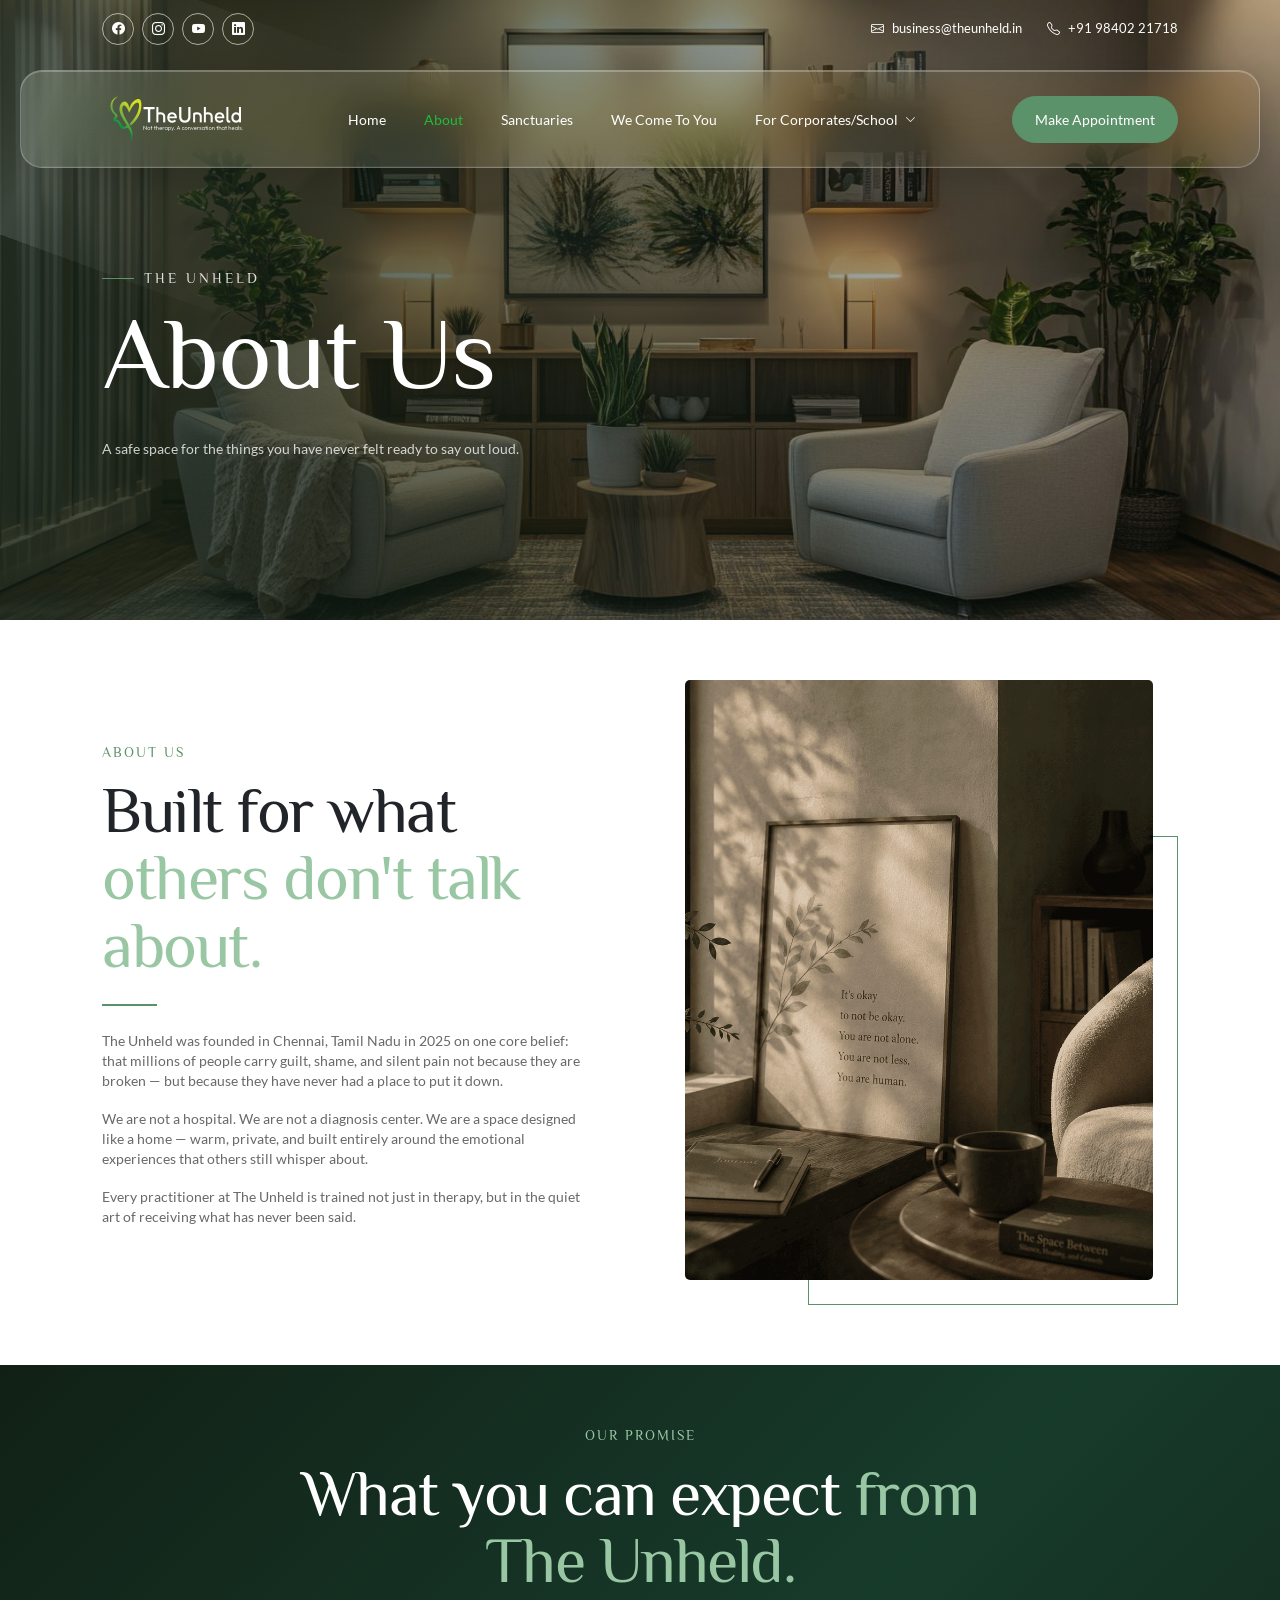
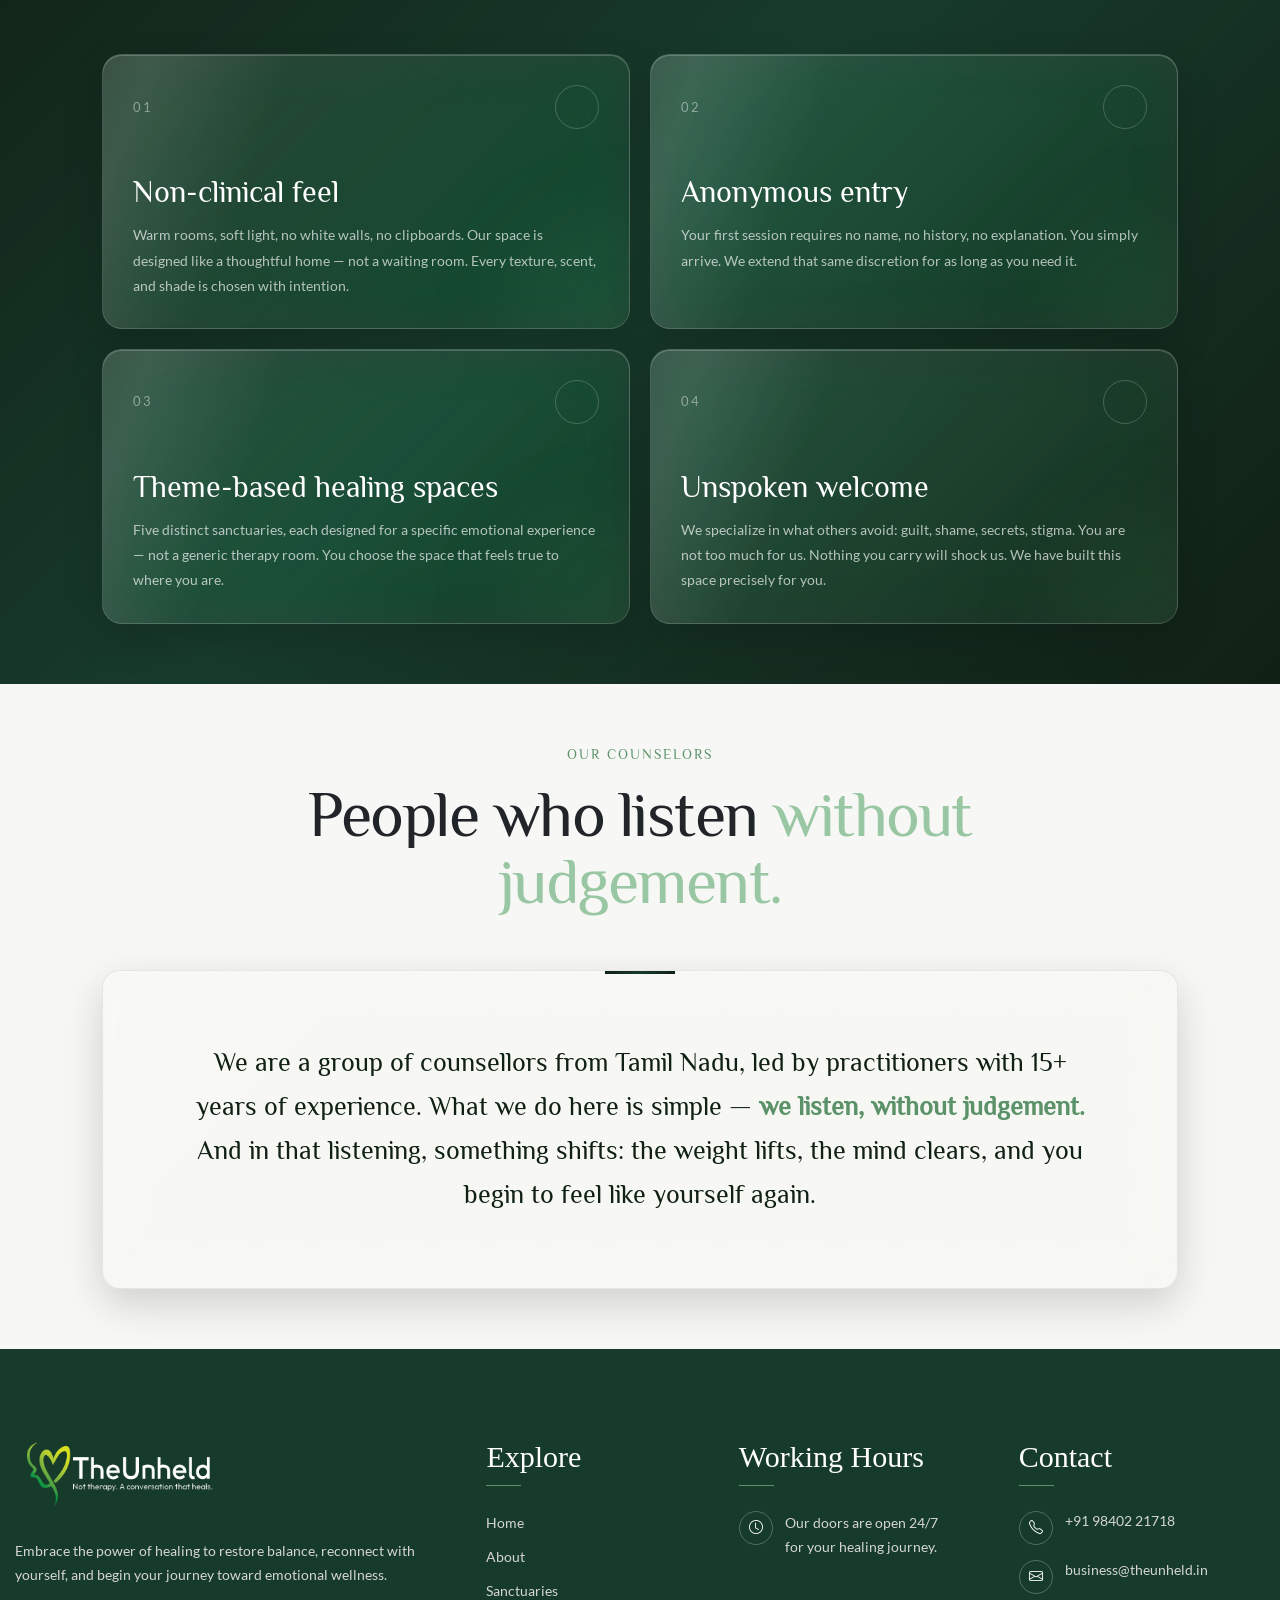
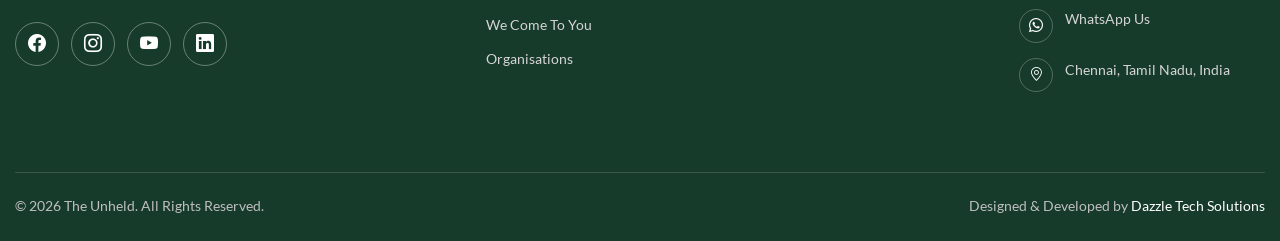
==== commit ce46e3e6: "changes in js file & styles" ====
--- a/about.html
+++ b/about.html
@@ -40,7 +40,7 @@
   </head>
 
   <body>
-   <!-- Header -->
+    <!-- Header -->
     <header class="site-header">
       <div class="header-top d-none d-lg-block">
         <div class="container-xl header-top-inner">
@@ -92,7 +92,7 @@
           <div class="site-navigation">
             <ul class="navbar-nav site-nav-list">
               <li class="nav-item">
-                <a class="nav-link " href="index.html"> Home </a>
+                <a class="nav-link" href="index.html"> Home </a>
               </li>
 
               <li class="nav-item">
@@ -181,7 +181,7 @@
         <div class="site-mobile-menu-body">
           <ul class="site-mobile-nav-list">
             <li>
-              <a href="index.html" > Home </a>
+              <a href="index.html"> Home </a>
             </li>
 
             <li>
@@ -516,7 +516,9 @@
                   <i class="bi bi-envelope"></i>
                 </span>
 
-                <a href="mailto:business@theunheld.in"> business@theunheld.in </a>
+                <a href="mailto:business@theunheld.in">
+                  business@theunheld.in
+                </a>
               </li>
 
               <!-- WhatsApp -->
@@ -548,7 +550,11 @@
 
           <div class="footer-credit">
             Designed &amp; Developed by
-            <a href="https://dazzletechsolutions.com/" target="_blank" rel="noopener">
+            <a
+              href="https://dazzletechsolutions.com/"
+              target="_blank"
+              rel="noopener"
+            >
               Dazzle Tech Solutions
             </a>
           </div>
@@ -564,102 +570,5 @@
     <script src="lib/js/bootstrap.bundle.min.js"></script>
     <script src="lib/js/swiper-bundle.min.js"></script>
     <script src="js/index.js"></script>
-
-    <script>
-      document.addEventListener("DOMContentLoaded", function () {
-        const menuToggle = document.getElementById("siteMenuToggle");
-
-        const menu = document.getElementById("siteMobileMenu");
-
-        const menuClose = document.getElementById("siteMenuClose");
-
-        const backdrop = document.getElementById("siteMenuBackdrop");
-
-        if (!menuToggle || !menu || !menuClose || !backdrop) {
-          console.warn("Mobile navigation elements not found.");
-
-          return;
-        }
-
-        function openMenu() {
-          menu.classList.add("show");
-
-          backdrop.classList.add("show");
-
-          menuToggle.classList.add("active");
-
-          menuToggle.setAttribute("aria-expanded", "true");
-
-          menu.setAttribute("aria-hidden", "false");
-
-          menuToggle.setAttribute("aria-label", "Close navigation");
-
-          document.body.classList.add("site-menu-open");
-        }
-
-        function closeMenu() {
-          menu.classList.remove("show");
-
-          backdrop.classList.remove("show");
-
-          menuToggle.classList.remove("active");
-
-          menuToggle.setAttribute("aria-expanded", "false");
-
-          menu.setAttribute("aria-hidden", "true");
-
-          menuToggle.setAttribute("aria-label", "Open navigation");
-
-          document.body.classList.remove("site-menu-open");
-        }
-
-        menuToggle.addEventListener("click", function (event) {
-          event.preventDefault();
-
-          event.stopPropagation();
-
-          if (menu.classList.contains("show")) {
-            closeMenu();
-          } else {
-            openMenu();
-          }
-        });
-
-        menuClose.addEventListener("click", function (event) {
-          event.preventDefault();
-
-          closeMenu();
-        });
-
-        backdrop.addEventListener("click", function () {
-          closeMenu();
-        });
-
-        const menuLinks = menu.querySelectorAll(".site-mobile-nav-list a");
-
-        menuLinks.forEach(function (link) {
-          link.addEventListener("click", function () {
-            closeMenu();
-          });
-        });
-
-        document.addEventListener("keydown", function (event) {
-          if (event.key === "Escape" && menu.classList.contains("show")) {
-            closeMenu();
-          }
-        });
-
-        window.addEventListener("resize", function () {
-          /*
-        When returning to desktop,
-        always close mobile menu.
-      */
-
-          if (window.innerWidth >= 992) {
-            closeMenu();
-          }
-        });
-      });
-    </script>
   </body>
 </html>
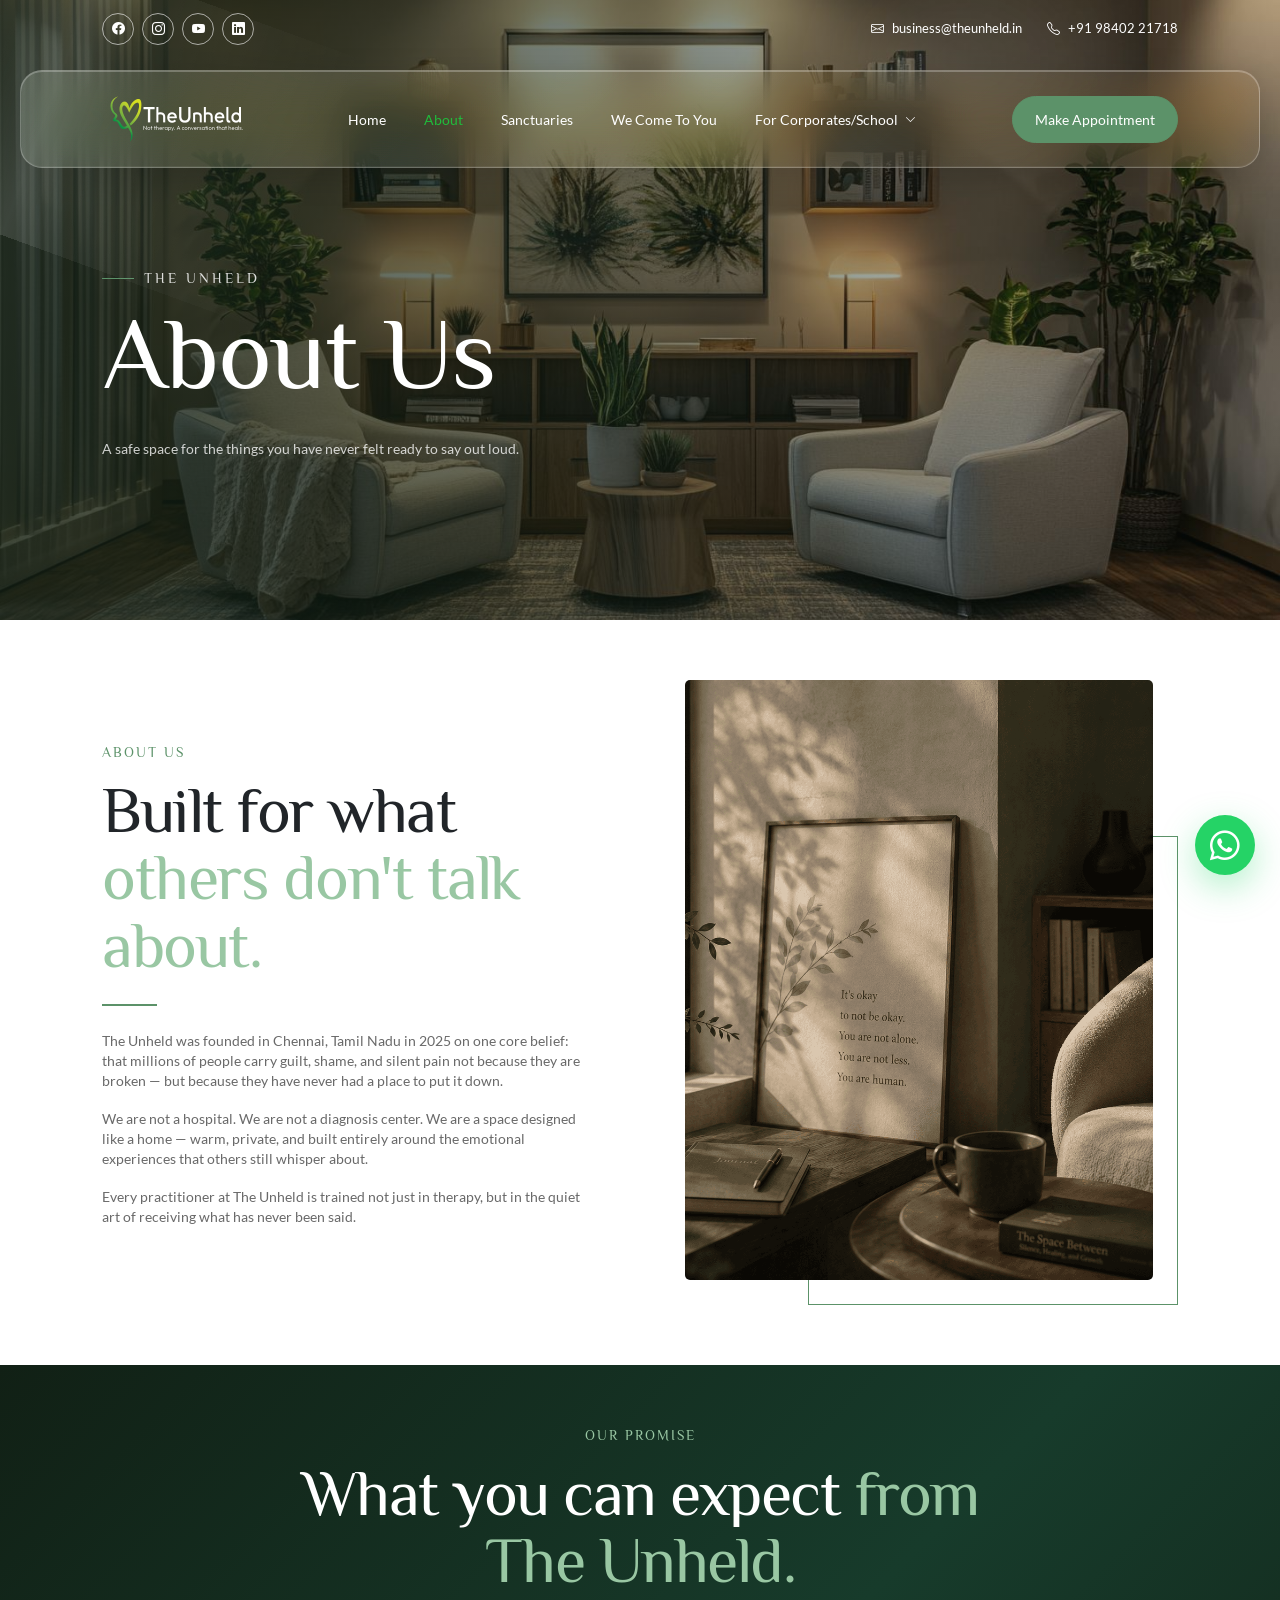
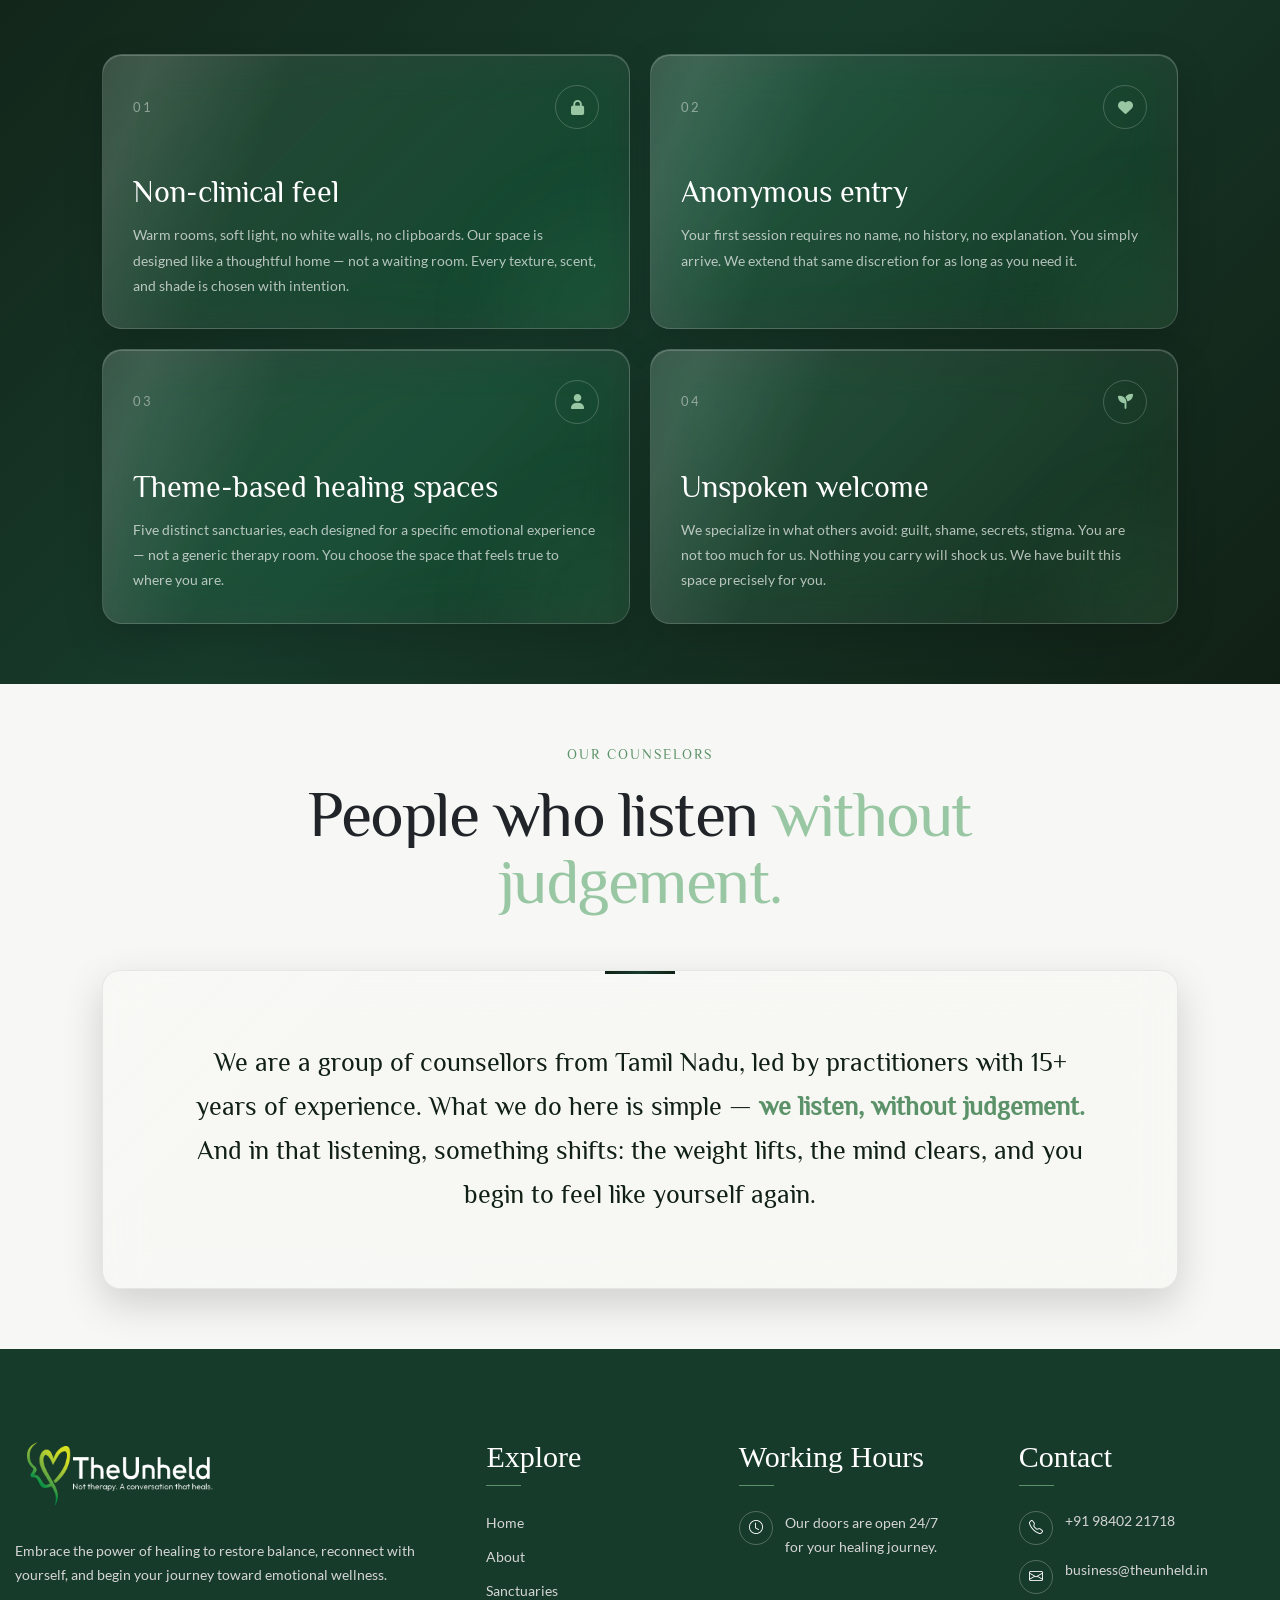
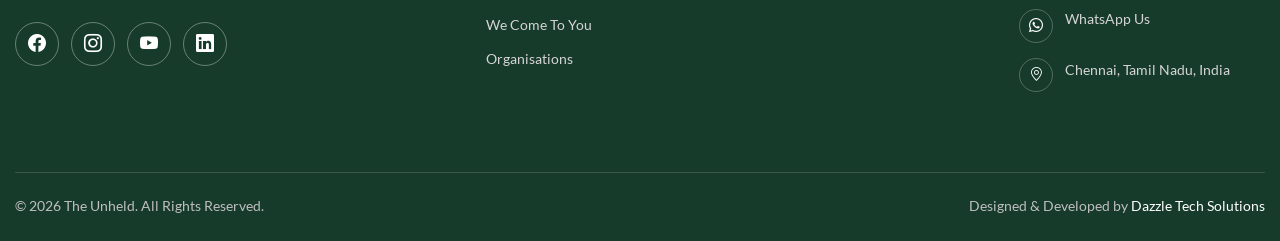
==== commit 7d2efc37: "changes in all pages & styles" ====
--- a/about.html
+++ b/about.html
@@ -45,7 +45,7 @@
       <div class="header-top d-none d-lg-block">
         <div class="container-xl header-top-inner">
           <div class="header-socials">
-            <a href="#" class="header-social-icon" aria-label="Facebook">
+            <a href="https://www.facebook.com/people/The-Unheld/61594140883202/" class="header-social-icon" aria-label="Facebook">
               <i class="bi bi-facebook"></i>
             </a>
 
@@ -438,7 +438,7 @@
             </p>
 
             <div class="footer-social-icons">
-              <a href="#" aria-label="Facebook">
+              <a href="https://www.facebook.com/people/The-Unheld/61594140883202/" aria-label="Facebook">
                 <i class="bi bi-facebook"></i>
               </a>
 
@@ -561,6 +561,19 @@
         </div>
       </div>
     </footer>
+
+    <!-- WhatsApp Floating Buttons -->
+    <div class="whatsapp-floating">
+      <!-- Left WhatsApp -->
+      <a
+        href="https://wa.me/919840221718?text=Hello%20Unheld%2C%20I%27m%20looking%20for%20a%20safe%20space%20to%20talk%20and%20would%20like%20to%20know%20more%20about%20your%20support.%20Can%20we%20talk%3F"
+        class="whatsapp-btn whatsapp-left"
+        target="_blank"
+        aria-label="WhatsApp Contact 1"
+      >
+        <i class="fab fa-whatsapp"></i>
+      </a>
+    </div>
 
     <!-- Bootstrap Icons -->
     <link
--- a/css/style.css
+++ b/css/style.css
@@ -4306,3 +4306,60 @@
     line-height: 22px;
   }
 }
+
+
+/* WhatsApp Chat-btn*/
+.whatsapp-btn {
+  position: fixed;
+  bottom: 25px;
+  width: 60px;
+  height: 60px;
+  border-radius: 50%;
+  background: #25d366;
+  color: #fff;
+  display: flex;
+  align-items: center;
+  justify-content: center;
+  text-decoration: none;
+  font-size: 34px;
+  z-index: 9999;
+  box-shadow: 0 12px 35px rgba(37, 211, 102, 0.35);
+  animation: whatsappPulse 2s infinite;
+  transition: all 0.3s ease;
+}
+
+.whatsapp-btn:hover {
+  background: #1ebe5d;
+  color: #fff;
+  transform: scale(1.08);
+  text-decoration: none;
+}
+
+.whatsapp-left {
+  right: 25px;
+}
+
+@keyframes whatsappPulse {
+  0% {
+    transform: scale(1);
+  }
+  50% {
+    transform: scale(1.06);
+  }
+  100% {
+    transform: scale(1);
+  }
+}
+
+@media (max-width: 767px) {
+  .whatsapp-btn {
+    width: 55px;
+    height: 55px;
+    font-size: 30px;
+    bottom: 18px;
+  }
+
+  .whatsapp-left {
+    right: 18px;
+  }
+}
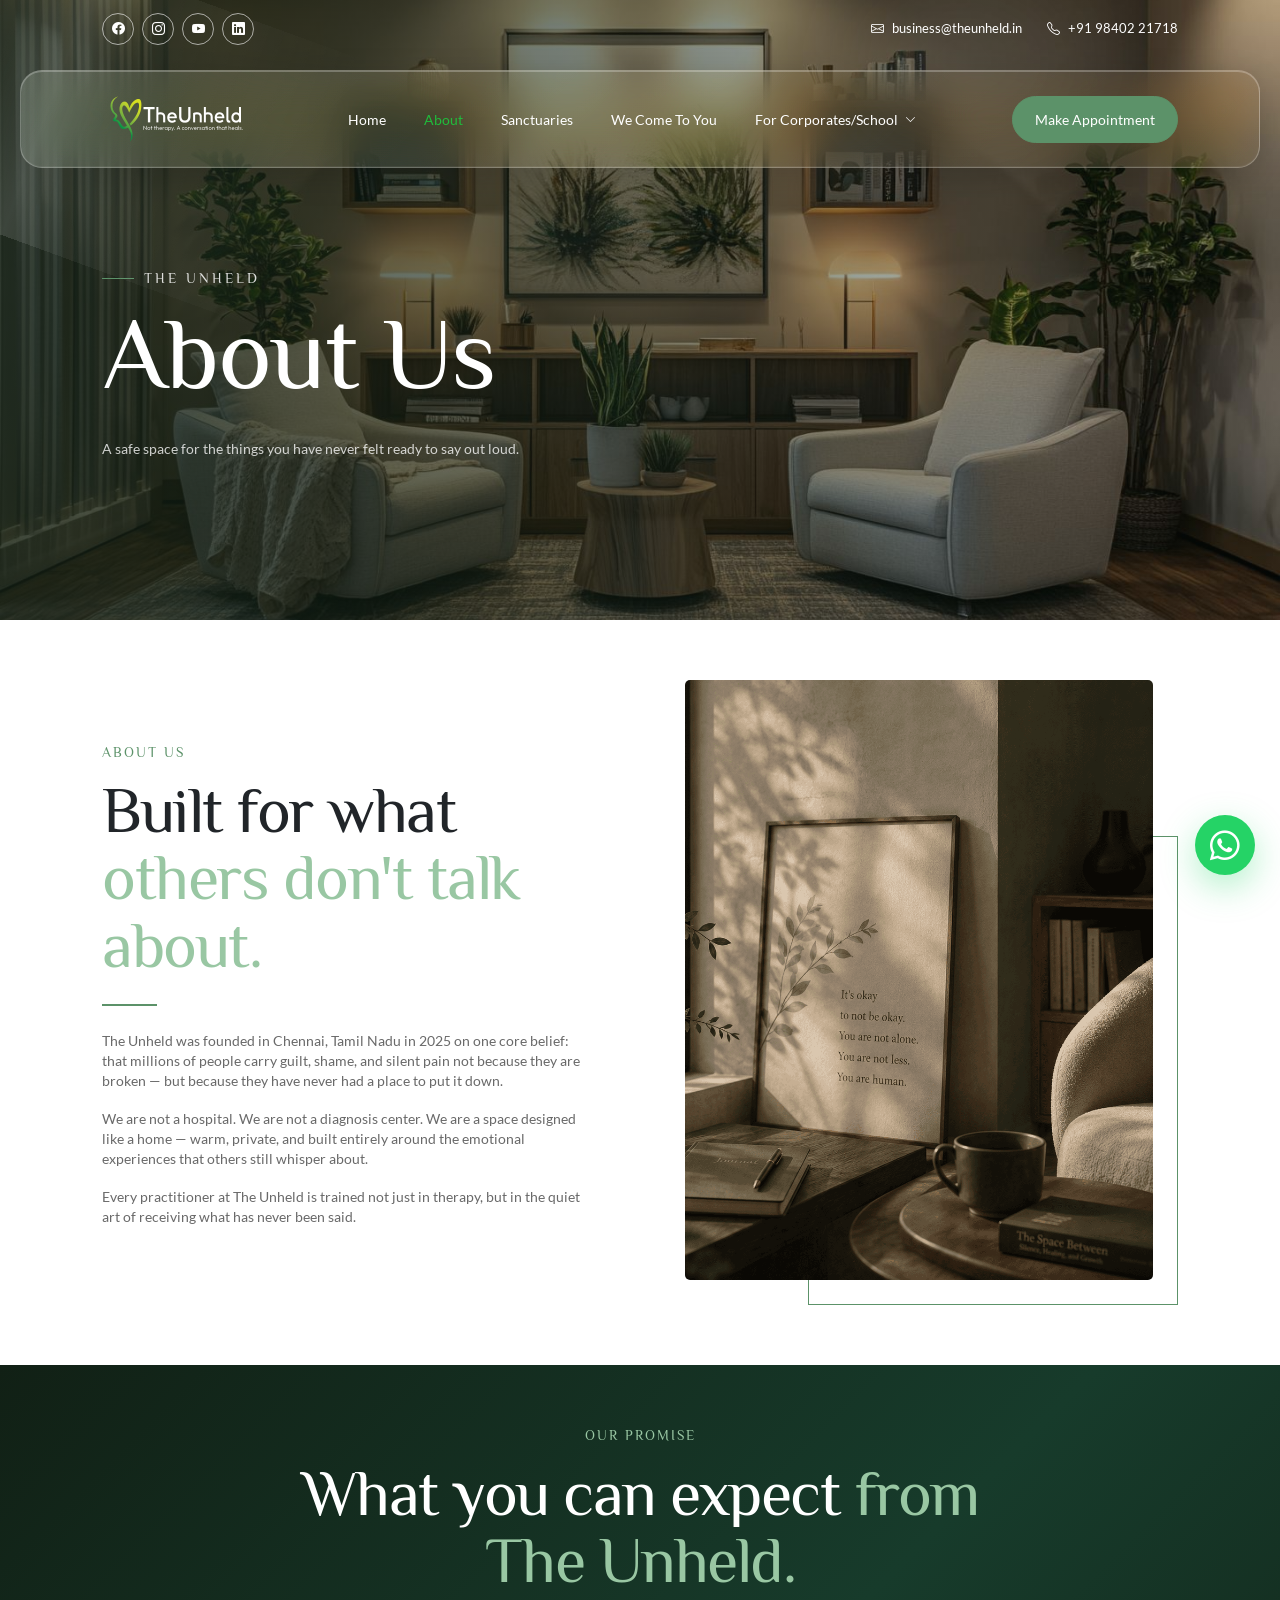
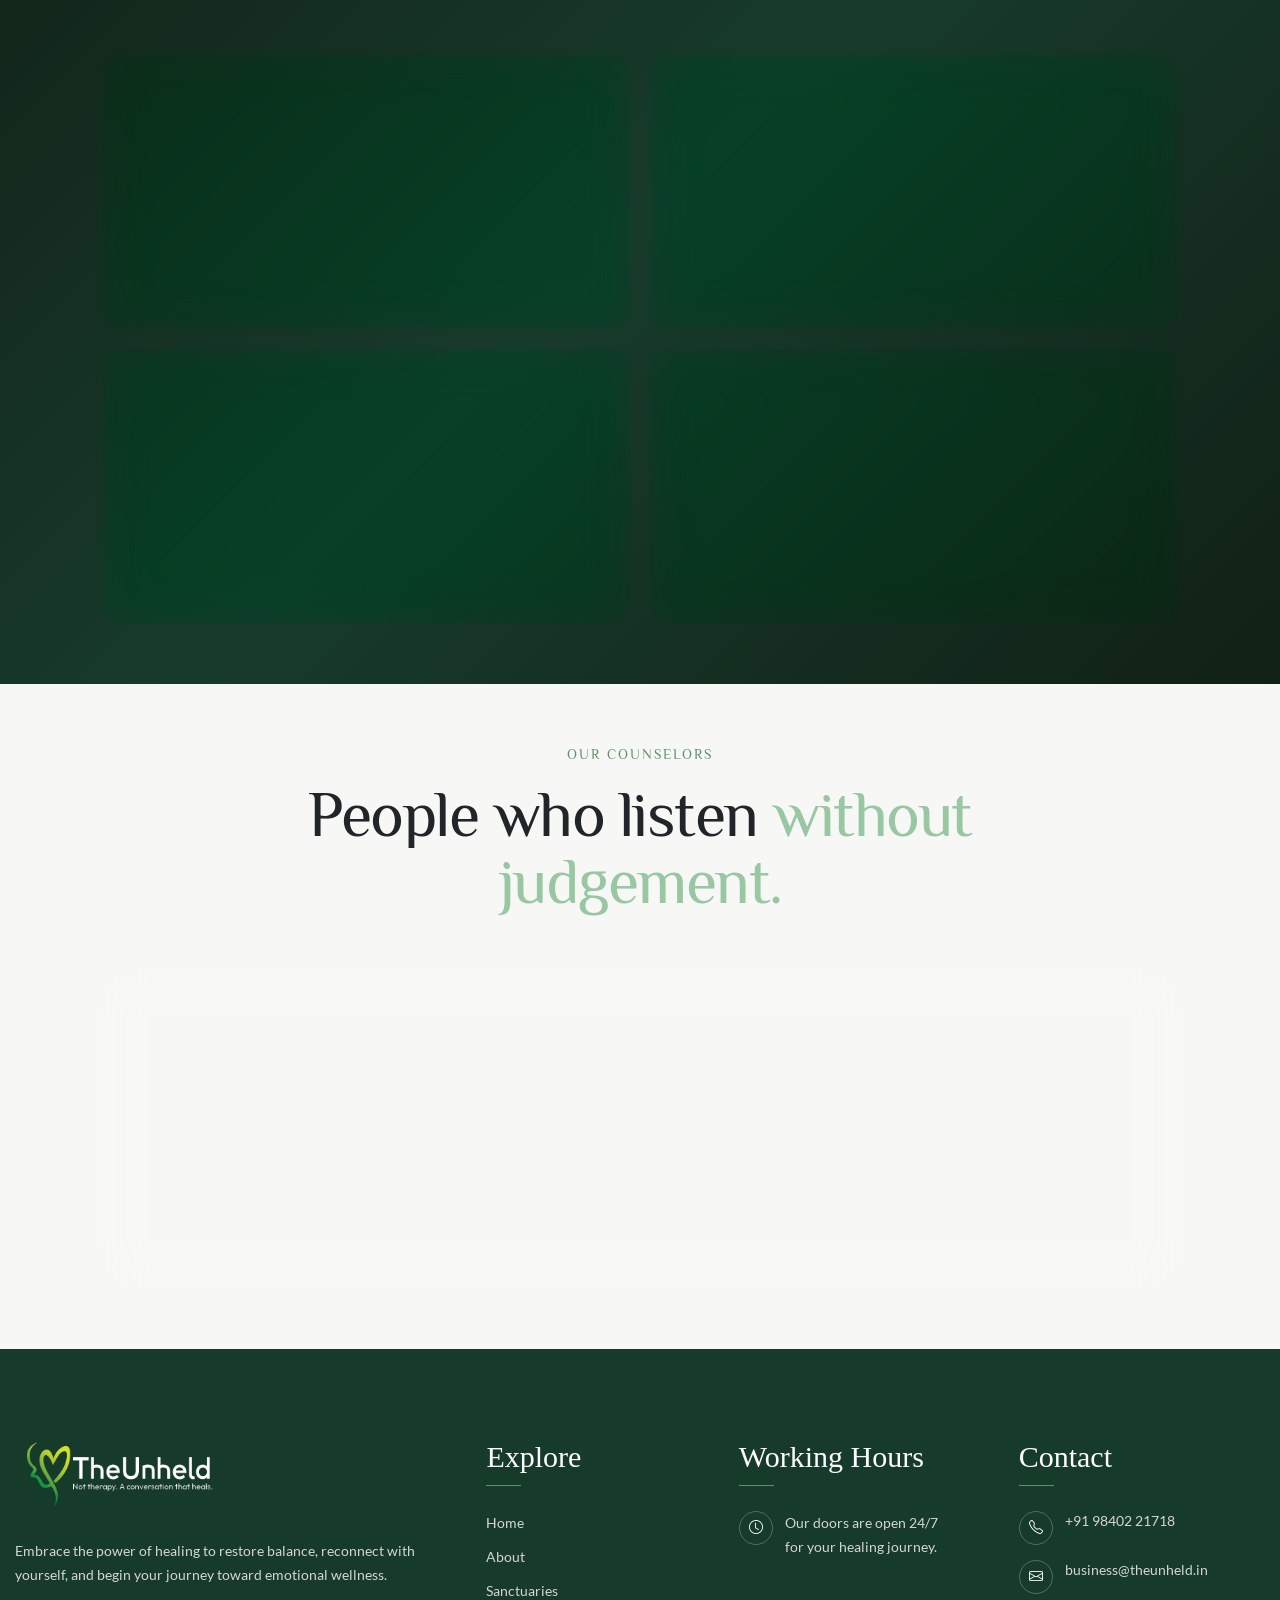
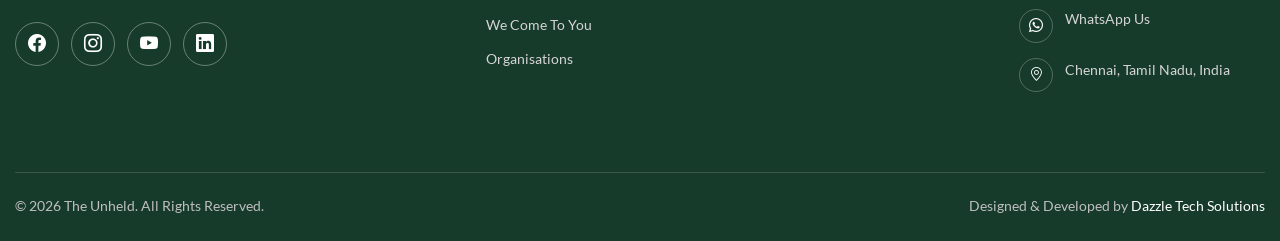
==== commit 3153fd10: "added navigations for button" ====
--- a/about.html
+++ b/about.html
@@ -143,7 +143,7 @@
           </div>
 
           <div class="header-action">
-            <a href="#unheardBooking" class="btn-light"> Make Appointment </a>
+            <a href="index.html#unheardBooking" class="btn-light"> Make Appointment </a>
           </div>
 
           <button
@@ -218,7 +218,7 @@
           </ul>
 
           <div class="mobile-menu-action">
-            <a href="#unheardBooking" class="mobile-menu-button">
+            <a href="index.html#unheardBooking" class="mobile-menu-button">
               Make Appointment
               <i class="bi bi-arrow-up-right"></i>
             </a>
